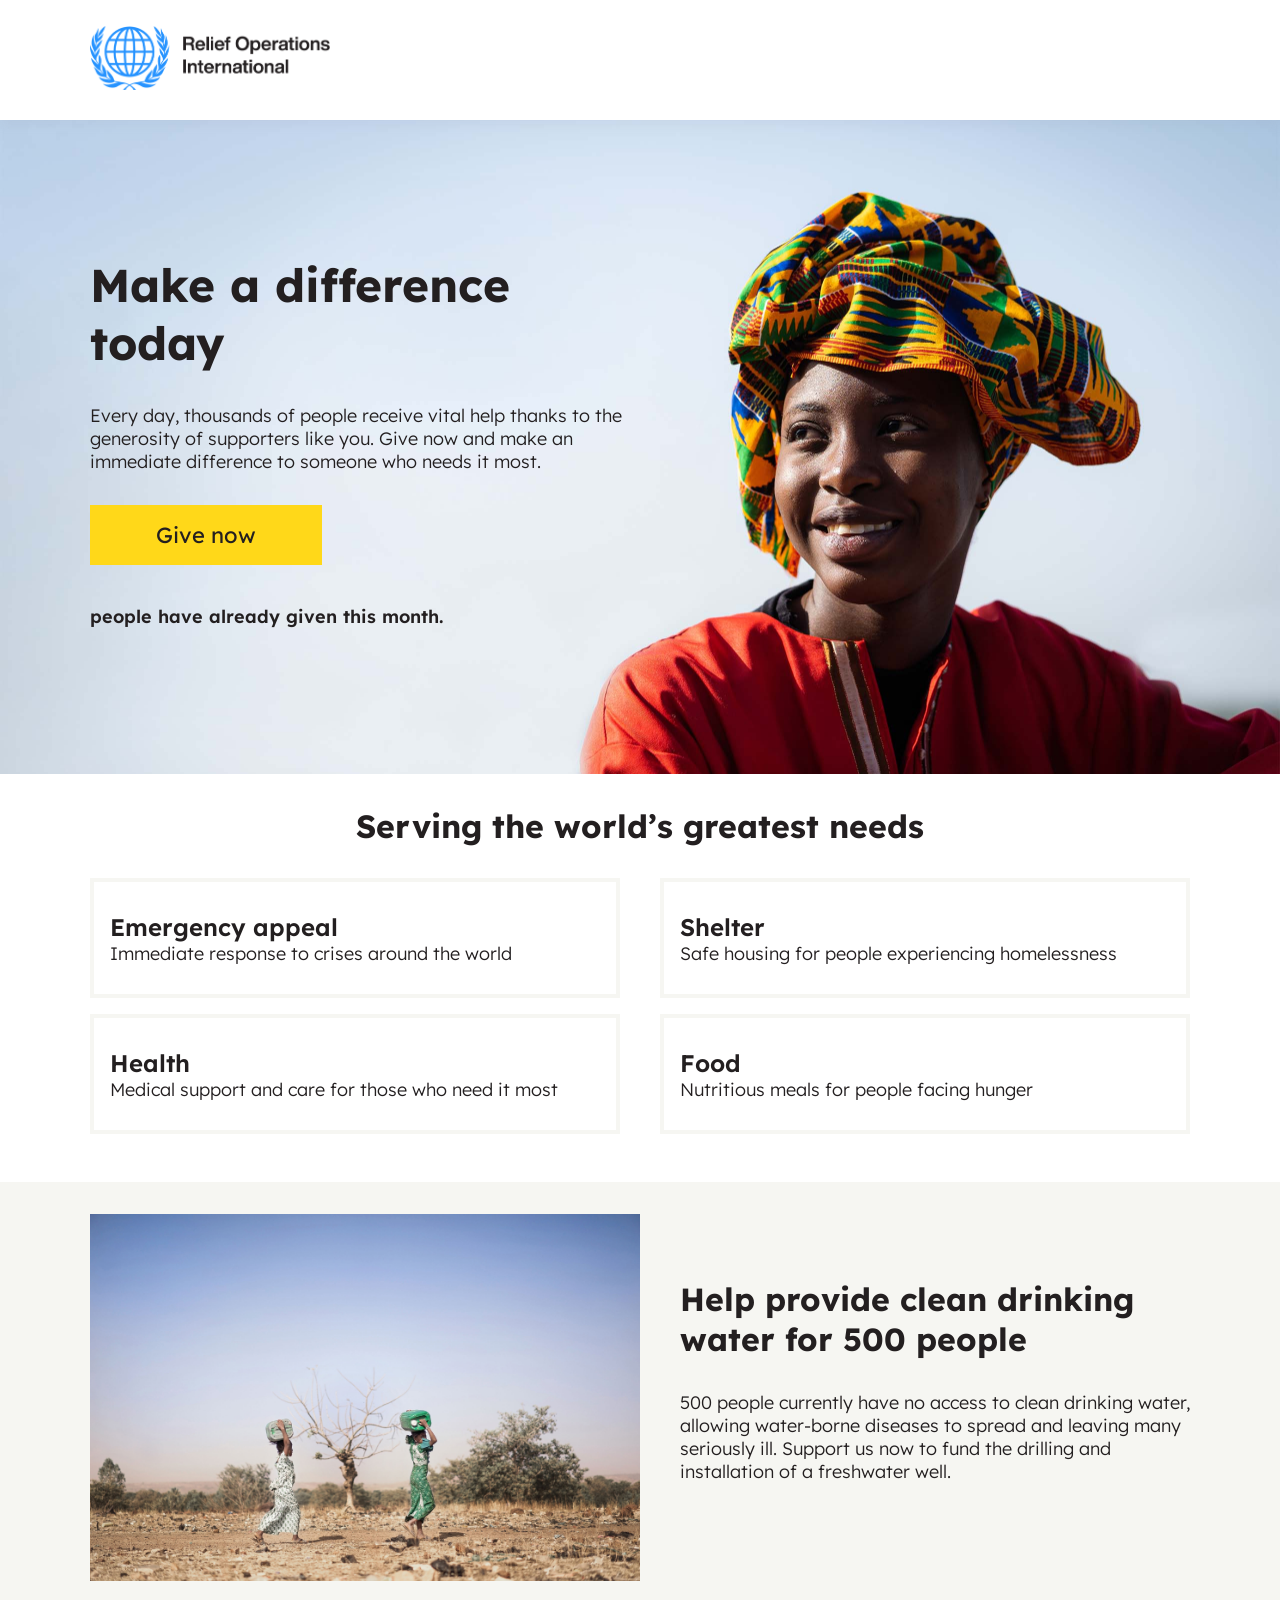
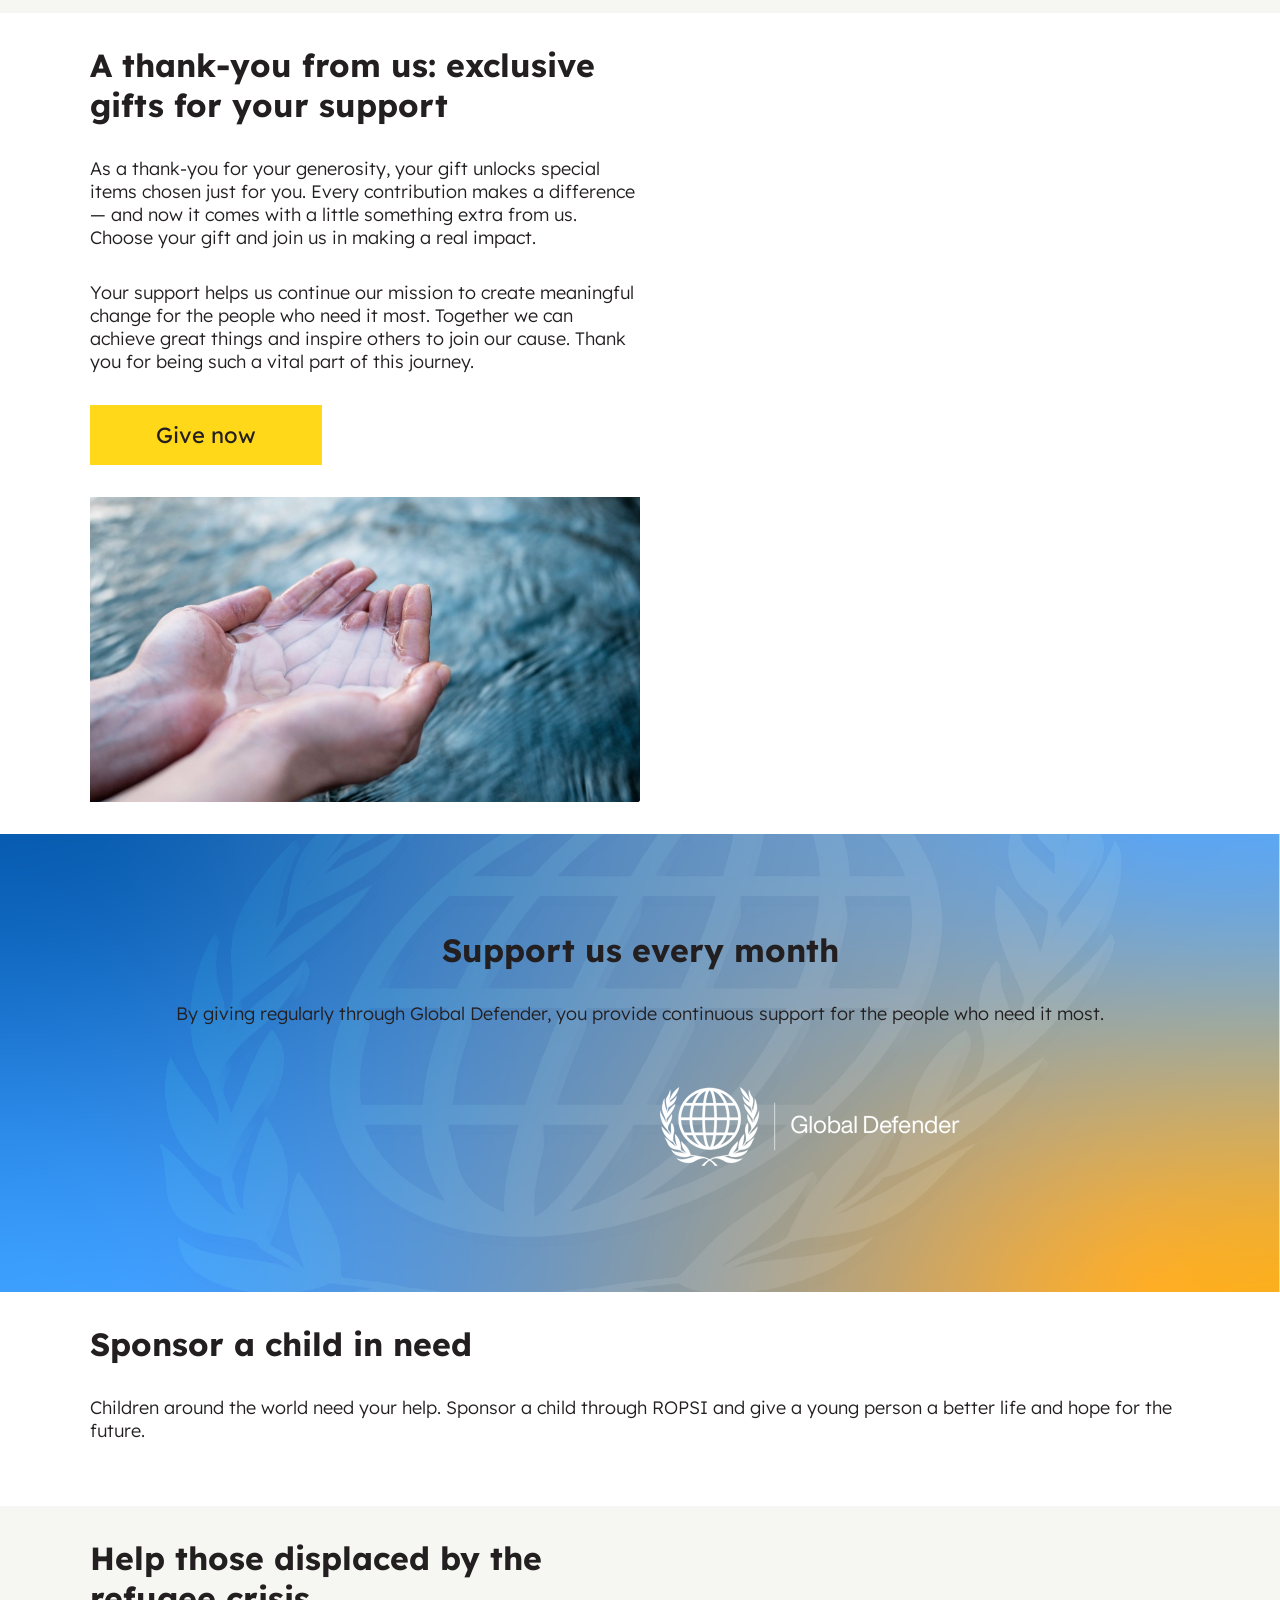
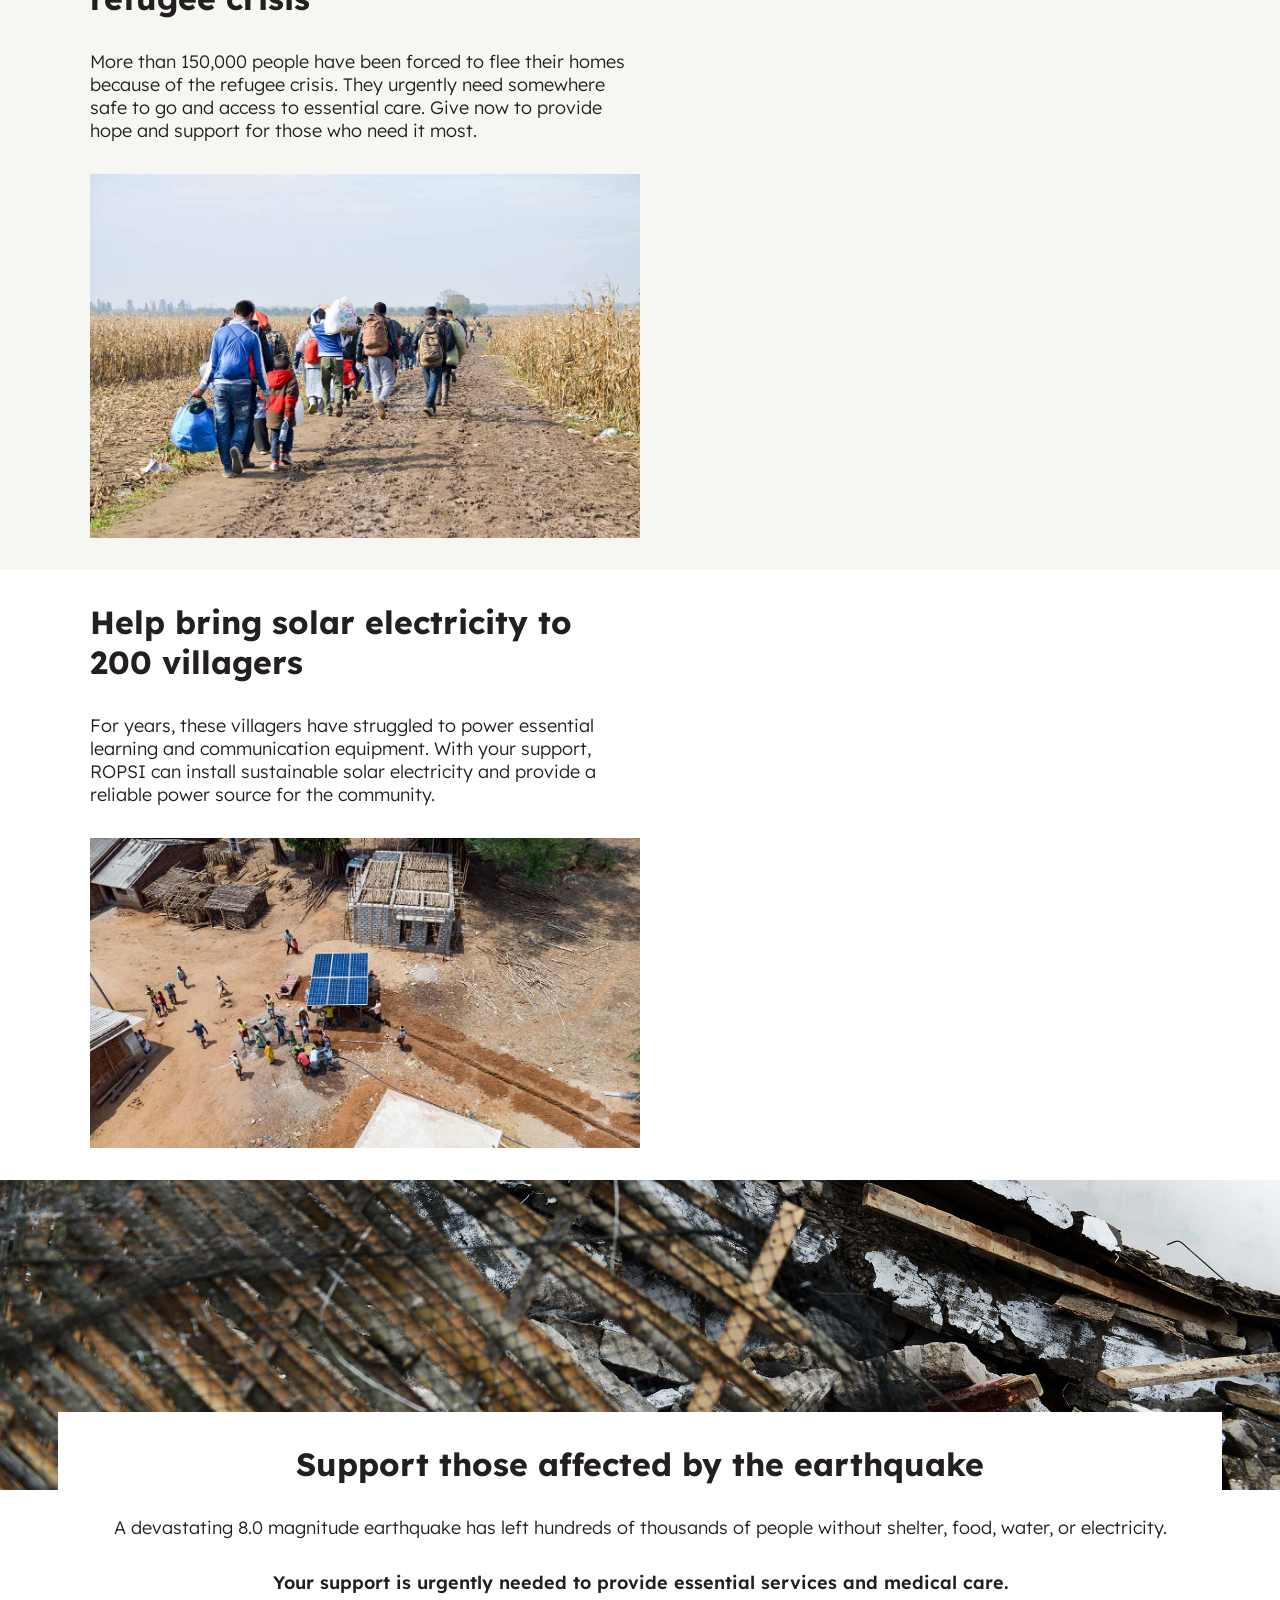
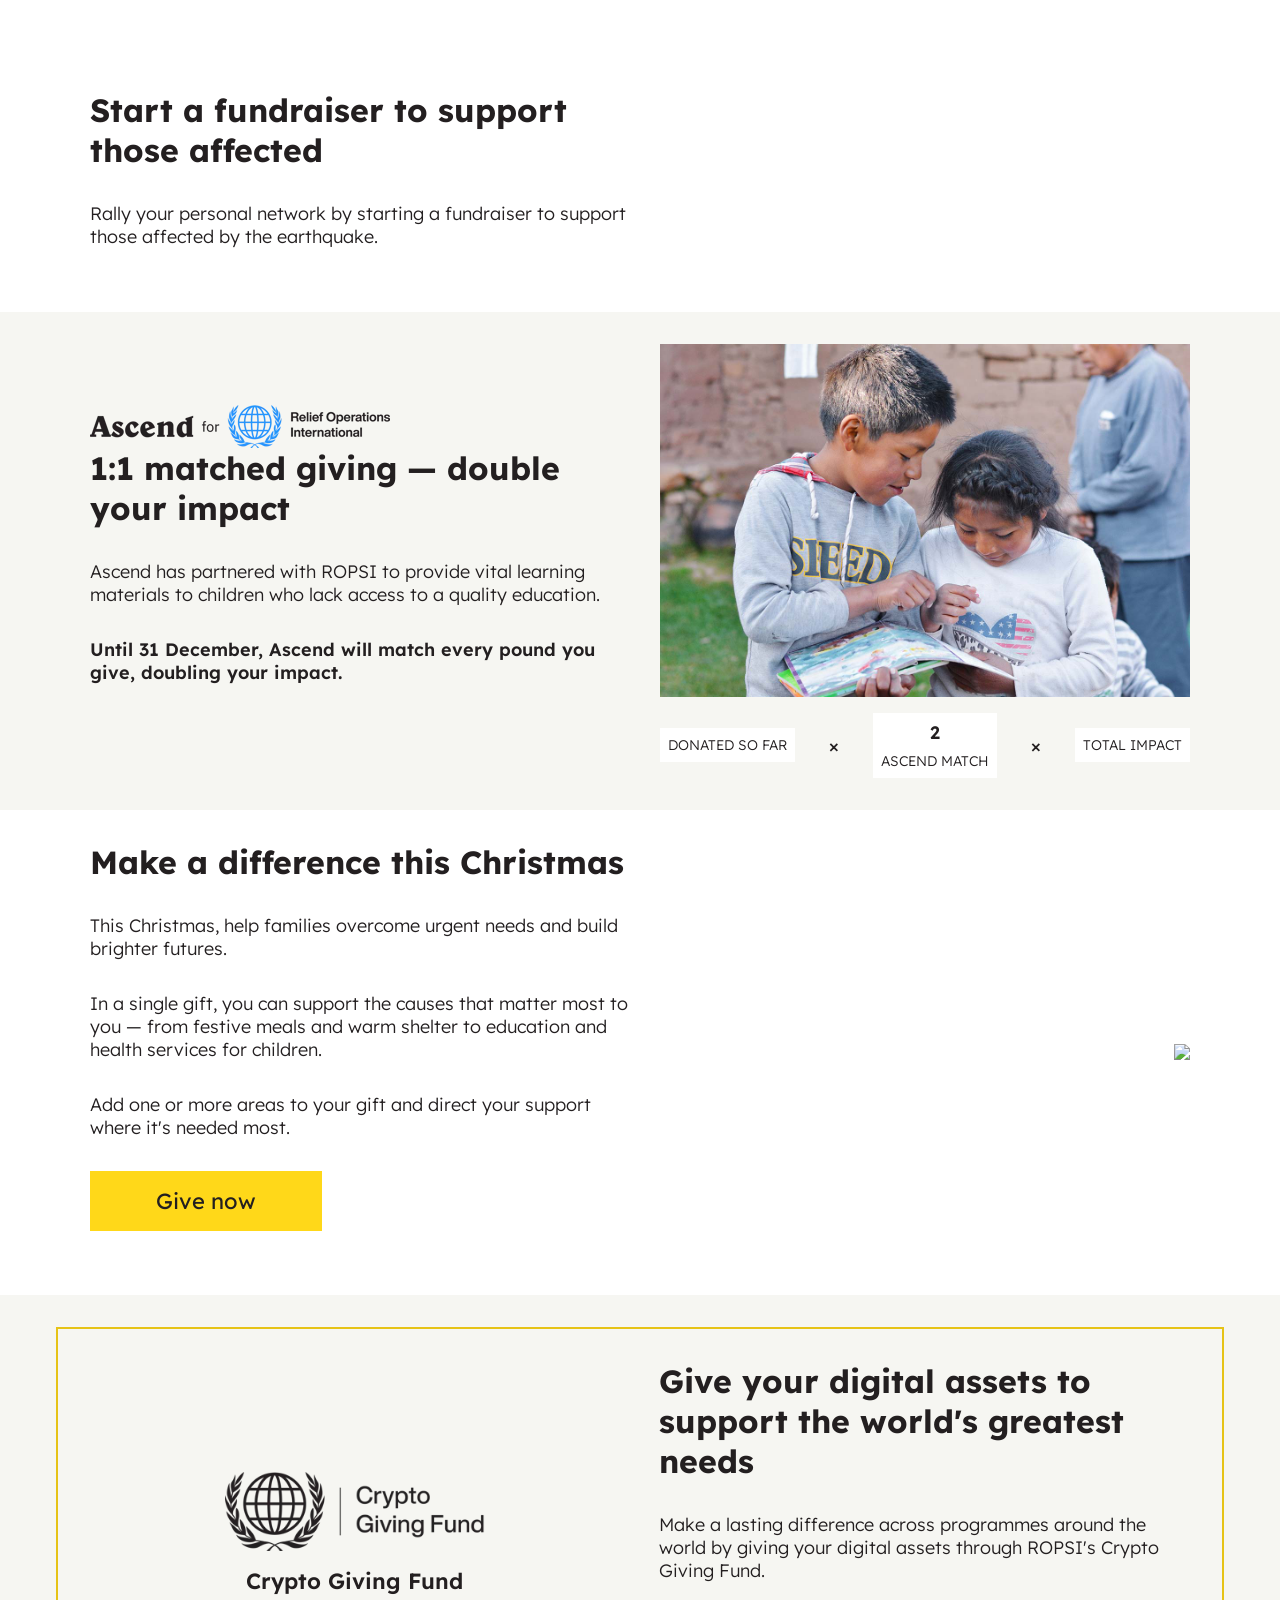
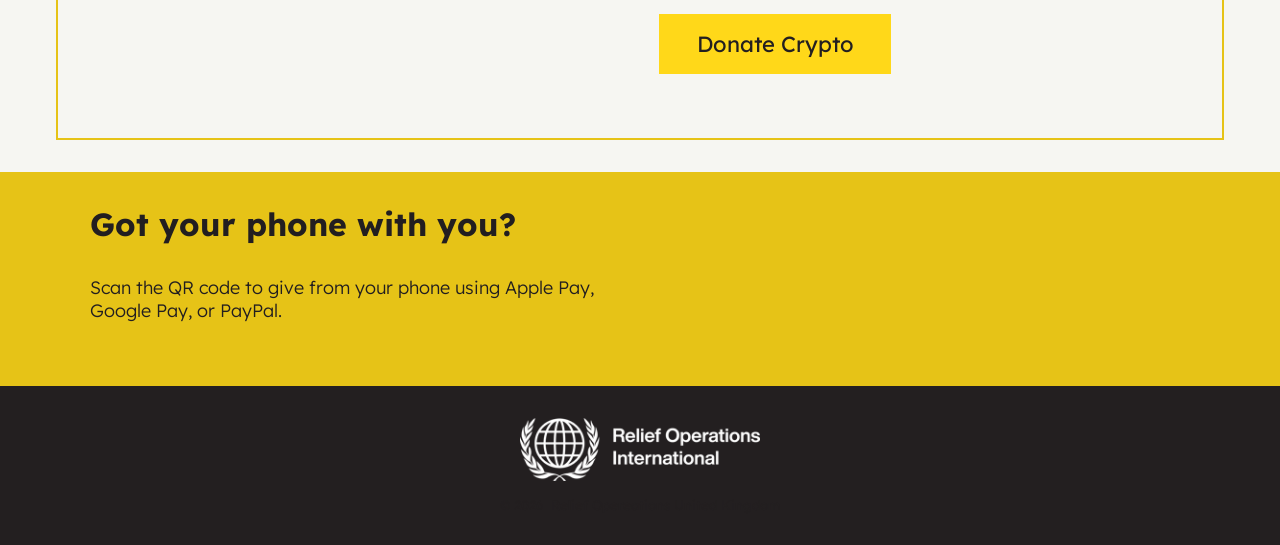
==== index.html @ fe958f26 "Update - changed links to UK" ====
<!DOCTYPE html>
<html lang="en">

<head>
    <meta charset="UTF-8">
    <meta name="viewport" content="width=device-width, initial-scale=1.0">
    <link rel="apple-touch-icon" sizes="180x180" href="assets/img/apple-touch-icon.png">
    <link rel="icon" type="image/png" sizes="32x32" href="assets/img/favicon-32x32.png">
    <link rel="icon" type="image/png" sizes="16x16" href="assets/img/favicon-16x16.png">
    <link rel="manifest" href="site.webmanifest">
    <!-- Fundraise Up: the new standard for online giving -->
    <script>
        (function (w, d, s, n, a) {
            if (!w[n]) {
                var l = 'call,catch,on,once,set,then,track,openCheckout'
                    .split(','), i, o = function (n) {
                        return 'function' == typeof n ? o.l.push([arguments]) && o
                            : function () { return o.l.push([n, arguments]) && o }
                    }, t = d.getElementsByTagName(s)[0],
                    j = d.createElement(s); j.async = !0; j.src = 'https://cdn.fundraiseup.com/widget/' + a + '';
                t.parentNode.insertBefore(j, t); o.s = Date.now(); o.v = 5; o.h = w.location.href; o.l = [];
                for (i = 0; i < 8; i++)o[l[i]] = o(l[i]); w[n] = o
            }
        })(window, document, 'script', 'FundraiseUp', 'ASHPENZB');
        window.fundraiseup_livemode = false;
    </script>
    <link rel="stylesheet" href="assets/css/style.css">
    <!-- End Fundraise Up -->
    <title>Relief Operations UK</title>
</head>

<body>
    <header>
        <div class="container">
            <nav>
                <a href="index.html">
                    <img src="assets/img/logo_ropsi_v2@2x.png" alt="Relief Operations UK">
                </a>
                <a href="#XBXUYYGQ" style="display: none"></a>
            </nav>
        </div>
    </header>
    <main>
        <section id="hero">
            <div class="container">
                <div class="two-columns">
                    <div class="column">
                        <h1>Make a difference today</h1>
                        <p>Every day, thousands of people receive vital help thanks to the generosity of supporters like
                            you. Give now and make an immediate difference to someone who needs it most.</p>
                        <div class="two-columns">
                            <div class="column">
                                <a href="https://ropsi-uk.donorsupport.co/page/Donate-UK?fundraiseupLivemode=no"
                                    class="button" id="hero-donate">Give now</a>
                            </div>
                            <div class="column">
                                <a href="#XHHETBQG" style="display: none"></a>
                            </div>
                        </div>
                        <br>
                        <br>
                        <strong>
                            <a href="#XLWZENLC" style="display: none"></a> people have already given this month.

                        </strong>
                    </div>
                    <div class="column">&nbsp;</div>
                </div>
            </div>
        </section>
        <section id="programs">
            <div class="container">
                <center>
                    <h1>Serving the world’s greatest needs</h1>
                </center>
                <div class="two-columns">
                    <div class="column full">
                        <div class="program-tile">
                            <a href="https://ropsi-uk.donorsupport.co/-/XXRBUQAJ">
                                <strong>Emergency appeal</strong>
                                <p>Immediate response to crises around the world</p>
                            </a>
                        </div>
                        <div class="program-tile">
                            <a href="https://ropsi-uk.donorsupport.co/-/XRPSVTBP">
                                <strong>Health</strong>
                                <p>Medical support and care for those who need it most</p>
                            </a>
                        </div>
                    </div>
                    <div class="column full">
                        <div class="program-tile">
                            <a href="https://ropsi-uk.donorsupport.co/-/XZAPGLJK">
                                <strong>Shelter</strong>
                                <p>Safe housing for people experiencing homelessness</p>
                            </a>
                        </div>
                        <div class="program-tile">
                            <a href="https://ropsi-uk.donorsupport.co/page/FUNUJDUELES?fundraiseupLivemode=no">
                                <strong>Food</strong>
                                <p>Nutritious meals for people facing hunger</p>
                            </a>
                        </div>
                    </div>
                </div>
            </div>
        </section>
        <section id="featured-program" class="gray-section">
            <div class="container">
                <div class="two-columns">
                    <div class="column">
                        <img src="assets/img/AdobeStock_321763942.jpeg" alt="">
                    </div>
                    <div class="column">
                        <h1>Help provide clean drinking water for 500 people</h1>
                        <p>500 people currently have no access to clean drinking water, allowing
                            water-borne diseases to spread and leaving many seriously ill. Support us now
                            to fund the drilling and installation of a freshwater well.</p>
                        <a href="#XWBSPHQD" style="display: none"></a>
                    </div>
                </div>
            </div>
        </section>
        <section id="premiums">
            <div class="container">
                <div class="two-columns">
                    <div class="column">
                        <h1>A thank-you from us: exclusive gifts for your support</h1>
                        <p>As a thank-you for your generosity, your gift unlocks special items chosen
                            just for you. Every contribution makes a difference — and now it comes with a
                            little something extra from us. Choose your gift and join us in making a real
                            impact.</p>
                        <p>Your support helps us continue our mission to create meaningful change for
                            the people who need it most. Together we can achieve great things and inspire
                            others to join our cause. Thank you for being such a vital part of this
                            journey.</p>
                        <a href="https://ropsi-uk.donorsupport.co/page/FUNHZWPEKZX?fundraiseupLivemode=no"
                            class="button">Give now</a>
                        <img src="assets/img/29070FA3-7C76-4D49-9300-60B43E67D48A.jpg" alt="">
                    </div>
                    <div class="column full end">
                        <a href="#XZTVSDKW" style="display: none"></a>
                    </div>
                </div>
            </div>
        </section>
        <section id="recurring" class="gray-section">
            <div class="container">
                <center>
                    <h1>Support us every month</h1>
                    <p>By giving regularly through Global Defender, you provide continuous
                        support for the people who need it most.</p>
                    <div class="two-columns">
                        <div class="column full end">
                            <a href="#XSEZQXHM" style="display: none"></a>
                        </div>
                        <div class="column full">
                            <img src="assets/img/logo_ropsi_global-defender@2x.webp" alt="">
                        </div>
                    </div>
                </center>
            </div>
            </div>
        </section>
        <section id="child-sponsorship">
            <div class="container">
                <h1>Sponsor a child in need</h1>
                <p>Children around the world need your help. Sponsor a child through ROPSI
                    and give a young person a better life and hope for the future.</p>
                <div class="list">
                    <div class="sponsor-item">
                        <a href="#XAULAFEZ" style="display: none"></a>
                    </div>
                    <div class="sponsor-item">
                        <a href="#XTBNJGBE" style="display: none"></a>
                    </div>
                    <div class="sponsor-item">
                        <a href="#XLRUDMSW" style="display: none"></a>
                    </div>
                </div>
            </div>
        </section>
        <section id="displaced" class="gray-section">
            <div class="container">
                <div class="two-columns">
                    <div class="column">
                        <h1>Help those displaced by the refugee crisis</h1>
                        <p>More than 150,000 people have been forced to flee their homes because of
                            the refugee crisis. They urgently need somewhere safe to go and access to
                            essential care. Give now to provide hope and support for those who need it
                            most.</p>
                        <img src="assets/img/AdobeStock_355273103.jpg" alt="">
                        <a href="#XRRHACKV" style="display: none"></a>
                    </div>
                    <div class="column full end">
                        <a href="#XKPYPJUG" style="display: none"></a>
                    </div>
                </div>

            </div>
        </section>
        <section id="illuminate">
            <div class="container">
                <div class="two-columns">
                    <div class="column">
                        <h1>Help bring solar electricity to 200 villagers</h1>

                        <p>For years, these villagers have struggled to power essential learning and
                            communication equipment. With your support, ROPSI can install sustainable
                            solar electricity and provide a reliable power source for the community.</p>
                        <img src="assets/img/AdobeStock_338657993.jpg" alt="">
                    </div>
                    <div class="column end">
                        <a href="#XMPEQCRZ" style="display: none"></a>
                    </div>
                </div>
            </div>
        </section>
        <section id="earthquake" class="gray-section">
            <div class="container">
                <center>
                    <h1>Support those affected by the earthquake</h1>
                    <p>A devastating 8.0 magnitude earthquake has left hundreds of thousands of
                        people without shelter, food, water, or electricity. </p>
                    <p><strong>Your support is urgently
                            needed to provide essential services and medical care.</strong>
                    </p>
                    <a href="#XLSKKCCR" style="display: none"></a>
                </center>
            </div>
        </section>
        <section id="fundraiser">
            <div class="container">
                <div class="two-columns">
                    <div class="column">
                        <h1>Start a fundraiser to support those affected</h1>
                        <p>
                            Rally your personal network by starting a fundraiser to support those
                            affected by the earthquake.
                        </p>
                        <a href="#XCHJQWPL" style="display: none"></a>
                    </div>
                    <div class="column">
                        <a href="#XHEAFMRX" style="display: none"></a>
                    </div>
                </div>
            </div>
        </section>
        <section id="match" class="gray-section">
            <div class="container">
                <div class="two-columns">
                    <div class="column full">
                        <img src="assets/img/logo_lockup_ropsi-ascend_v2@2x.webp" alt="">
                        <h1>1:1 matched giving &mdash; double your impact</h1>
                        <p>Ascend has partnered with ROPSI to provide vital learning materials to
                            children who lack access to a quality education. </p>
                        <p>
                            <strong>
                                Until 31 December, Ascend
                                will match every pound you give, doubling your impact.
                            </strong>
                        </p>
                        <a href="#XGTFJAZA" style="display: none"></a>
                    </div>
                    <div class="column full">
                        <img src="assets/img/AdobeStock_296883343.jpg" alt="">
                        <div class="matching-stats">
                            <div class="stat"><a href="#XALPWZZW" style="display: none"></a><small>DONATED SO FAR</small></div> &times; <div
                                class="stat"><span>2</span><small>ASCEND MATCH</small> </div> &times; <div class="stat"><a href="#XMGNRDQY"
                                    style="display: none"></a> <small>TOTAL IMPACT</small> </div>
                        </div>
                    </div>
                </div>
            </div>
        </section>
        <section id="multi-designation">
            <div class="container">
                <div class="two-columns">
                    <div class="column">
                        <h1>Make a difference this Christmas</h1>
                        <p>This Christmas, help families overcome urgent needs and build brighter
                            futures.</p>
                        <p>In a single gift, you can support the causes that matter most to you
                            — from festive meals and warm shelter to education and health services for
                            children.</p>
                        <p>Add one or more areas to your gift and direct your support where
                            it's needed most.</p>
                        <a href="https://ropsi-uk.donorsupport.co/page/FUNRVYWACGF?fundraiseupLivemode=no"
                            class="button">Give now</a>
                    </div>
                    <div class="column">
                        <img src="assets/img/giving-season.png">
                    </div>
                </div>
            </div>
        </section>
        <section id="crypto" class="gray-section">
            <div class="container">
                <div class="two-columns">
                    <div class="column crypto">
                        <img src="assets/img/logo_ropsi_crypto-giving-fund_dark_1@4x.webp" alt="">
                        <strong>Crypto Giving Fund</strong>
                    </div>
                    <div class="column">
                        <h1>Give your digital assets to support the world's greatest needs</h1>
                        <p>Make a lasting difference across programmes around the world by giving
                            your digital assets through ROPSI's Crypto Giving Fund.</p>
                        <a href="https://donate.ropsi.org/page/CRYPTO-UK?fundraiseupLivemode=no" class="button">Donate
                            Crypto</a>
                    </div>
                </div>
            </div>
        </section>
        <section id="qr">
            <div class="container">
                <div class="two-columns">
                    <div class="column">
                        <h1>Got your phone with you?</h1>
                        <p>Scan the QR code to give from your phone using Apple Pay, Google Pay, or
                            PayPal.</p>
                    </div>
                    <div class="column">
                        <a href="#XUMSXPPW" style="display: none"></a>
                    </div>
                </div>
            </div>
        </section>
    </main>
    <footer>
        <img src="assets/img/logo_ropsi_white_1@2x.webp" alt="Relief Operations United Kingdom">
        <small>&copy; <span id="year"></span>&nbsp; Relief Opereations United Kingdom</small>
    </footer>
    <script src="assets/js/script.js"></script>
</body>

</html>
---- assets/css/style.css ----
@import url('https://fonts.googleapis.com/css2?family=Lexend:wght@100..900&display=swap');

:root {
    --uk-yellow: #ffd819;
    --uk-dark-yellow: #e6c317;
    --ramadan-gold: #D3AF37;
}

* {
    font-family: "Lexend", sans-serif;
    color: #231f20;
}

img {
    max-width: 100%;
}

body {
    margin: 0;
    min-height: 100vh;
}

header {
    box-shadow: rgba(154, 161, 177, 0.1) 0px 5px 10px;
    width: 100%;
    background-color: #fff;
    position: fixed;
}

nav {
    display: flex;
    height: 120px;
    justify-content: space-between;
    align-items: center;
}

nav img {
    max-width: 240px;
}

main {
    padding-top: 110px;
}

h1 {
    font-size: 32px;
    margin: 0;
    margin-bottom: 2rem;
}

p {
    font-size: 18px;
    font-weight: 300;
    margin: 0;
    margin-bottom: 2rem;
}

strong {
    font-size: 18px;
    font-weight: 600;
}

.container {
    max-width: 1100px;
    margin: 0 auto;
}

section {
    padding: 2rem;
}

.gray-section {
    background: linear-gradient(rgba(246, 246, 242, 1), rgba(246, 246, 242, 1));
}

.button {
    background-color: var(--uk-yellow);
    color: #231f20;
    min-width: 200px;
    text-align: center;
    text-decoration: none;
    padding: 1rem;
    margin-bottom: 2rem;
    font-size: 22px;
}

.button:hover {
    background-color: var(--uk-dark-yellow);
}

.two-columns {
    display: flex;
    flex-direction: row;
    justify-content: space-between;
    gap: 2.5rem;
}

.column {
    display: flex;
    flex-direction: column;
    justify-content: center;
    align-items: start;
    max-width: 50%;
}

.column.full {
    width: 100%;
}

.column.end {
    align-items: end;
}

#hero {
    background: url(../img/AdobeStock_499103072v2.jpg);
    background-repeat: no-repeat;
    background-size: cover;
    min-height: 600px;
    background-position-y: center;
    background-position-x: right;
    display: flex;
    flex-direction: column;
    justify-content: center;
    align-items: start;
}

#hero h1 {
    font-size: 46px;
}

#hero-donate {
    margin-bottom: 0;
}

/* Programs */
.program-tile {
    border: 4px solid #f6f6f2;
    width: 100%;
    display: flex;
    flex-direction: column;
    justify-content: center;
    align-items: start;
    margin-bottom: 1rem;
    min-height: 120px;
    padding: 1rem;
    box-sizing: border-box;
}

.program-tile:hover {
    border-color: var(--uk-yellow);
}

.program-tile a {
    text-decoration: none;
}

.program-tile a strong {
    font-size: 24px;
}

.program-tile a p {
    margin: 0;
}

#recurring {
    background: url(../img/ropsi_donor-portal_light_1@2x.png);
    background-repeat: no-repeat;
    background-size: cover;
    background-position: center;
}

#recurring .container {
    padding: 4rem 0;
}

#recurring img {
    margin: 30px 0;
}

/* Sponsor a child */
.list {
    display: flex;
    flex-direction: row;
    justify-content: space-between;
    align-items: start;
}

/* Earthquake */
#earthquake {
    background-image: url(../img/AdobeStock_74107816.jpg) !important;
    background-size: cover;
    background-repeat: no-repeat;
    background-position-x: center;
    background-position-y: 100%;
}

#earthquake .container {
    background-color: #fff;
    padding: 2rem;
    position: relative;
    top: 200px;
}

/* Fundraiser */
#fundraiser {
    padding-top: 200px;
}

/*  Matching  */
.matching-stats {
    margin-top: 1rem;
    width: 100%;
    display: flex;
    flex-direction: row;
    flex-wrap: nowrap;
    justify-content: space-between;
    align-items: center;
    font-size: 20px;
}

.stat {
    background-color: #ffffff;
    display: flex;    
    flex-direction: column;
    justify-content: center;
    align-items: center;
    padding: 0.5rem;
    text-align: center;    
    font-weight: 600;
    font-size: 18px;
    gap: 0.5rem;
}

.matching-stats small {
    font-weight: 300;
    font-size: 14px;
}

/* Crypto */
#crypto .container {
    padding: 2rem;
    border: 2px solid var(--uk-dark-yellow);
}


.crypto {
    display: flex;
    flex-direction: column;
    justify-content: center;
    align-items: center;
    width: 100%;
}

.crypto img {
    max-width: 260px;
    margin: 0 auto;
    margin-bottom: 1rem;
}

.crypto strong {
    font-size: 22px;
}

#qr {
    background-color: var(--uk-dark-yellow);
}

#qr h1,
#qr p {
    color: #221e20;
}

footer {
    padding: 2rem;    
    display: flex;
    flex-direction: column;
    justify-content: center;
    align-items: center;  
    background-image: linear-gradient(rgba(35, 31, 32, 1), rgba(35, 31, 32, 1)) !important;
    background-position: left top !important;
    background-size: auto !important;
    background-repeat: no-repeat !important;

}

footer img {
    max-width: 240px;
    margin-bottom: 1rem;
}

@media(max-width:767px) {
    section {
        padding: 2rem 1rem;
    }

    .two-columns {
        flex-direction: column;
    }

    .list {
        flex-direction: column;
    }

    .column {
        width: 100%;
        max-width: 100%;
    }
}
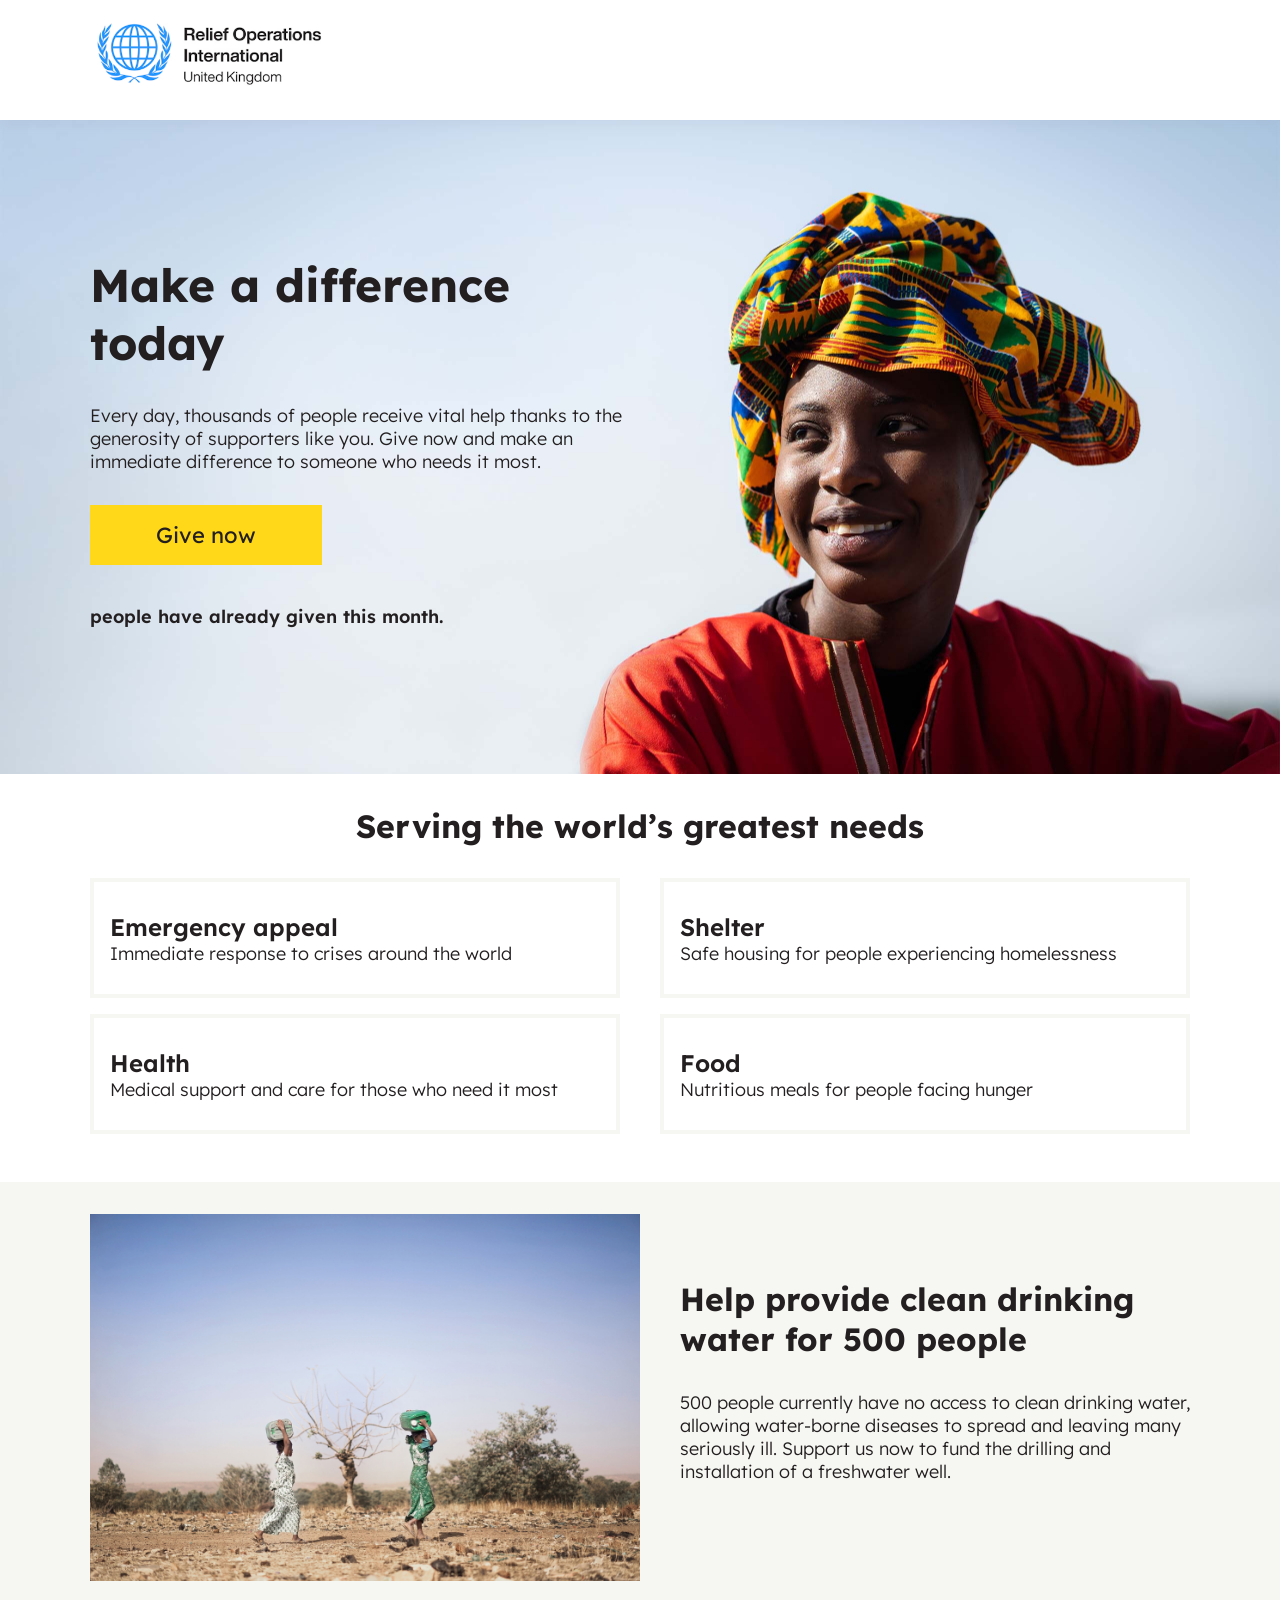
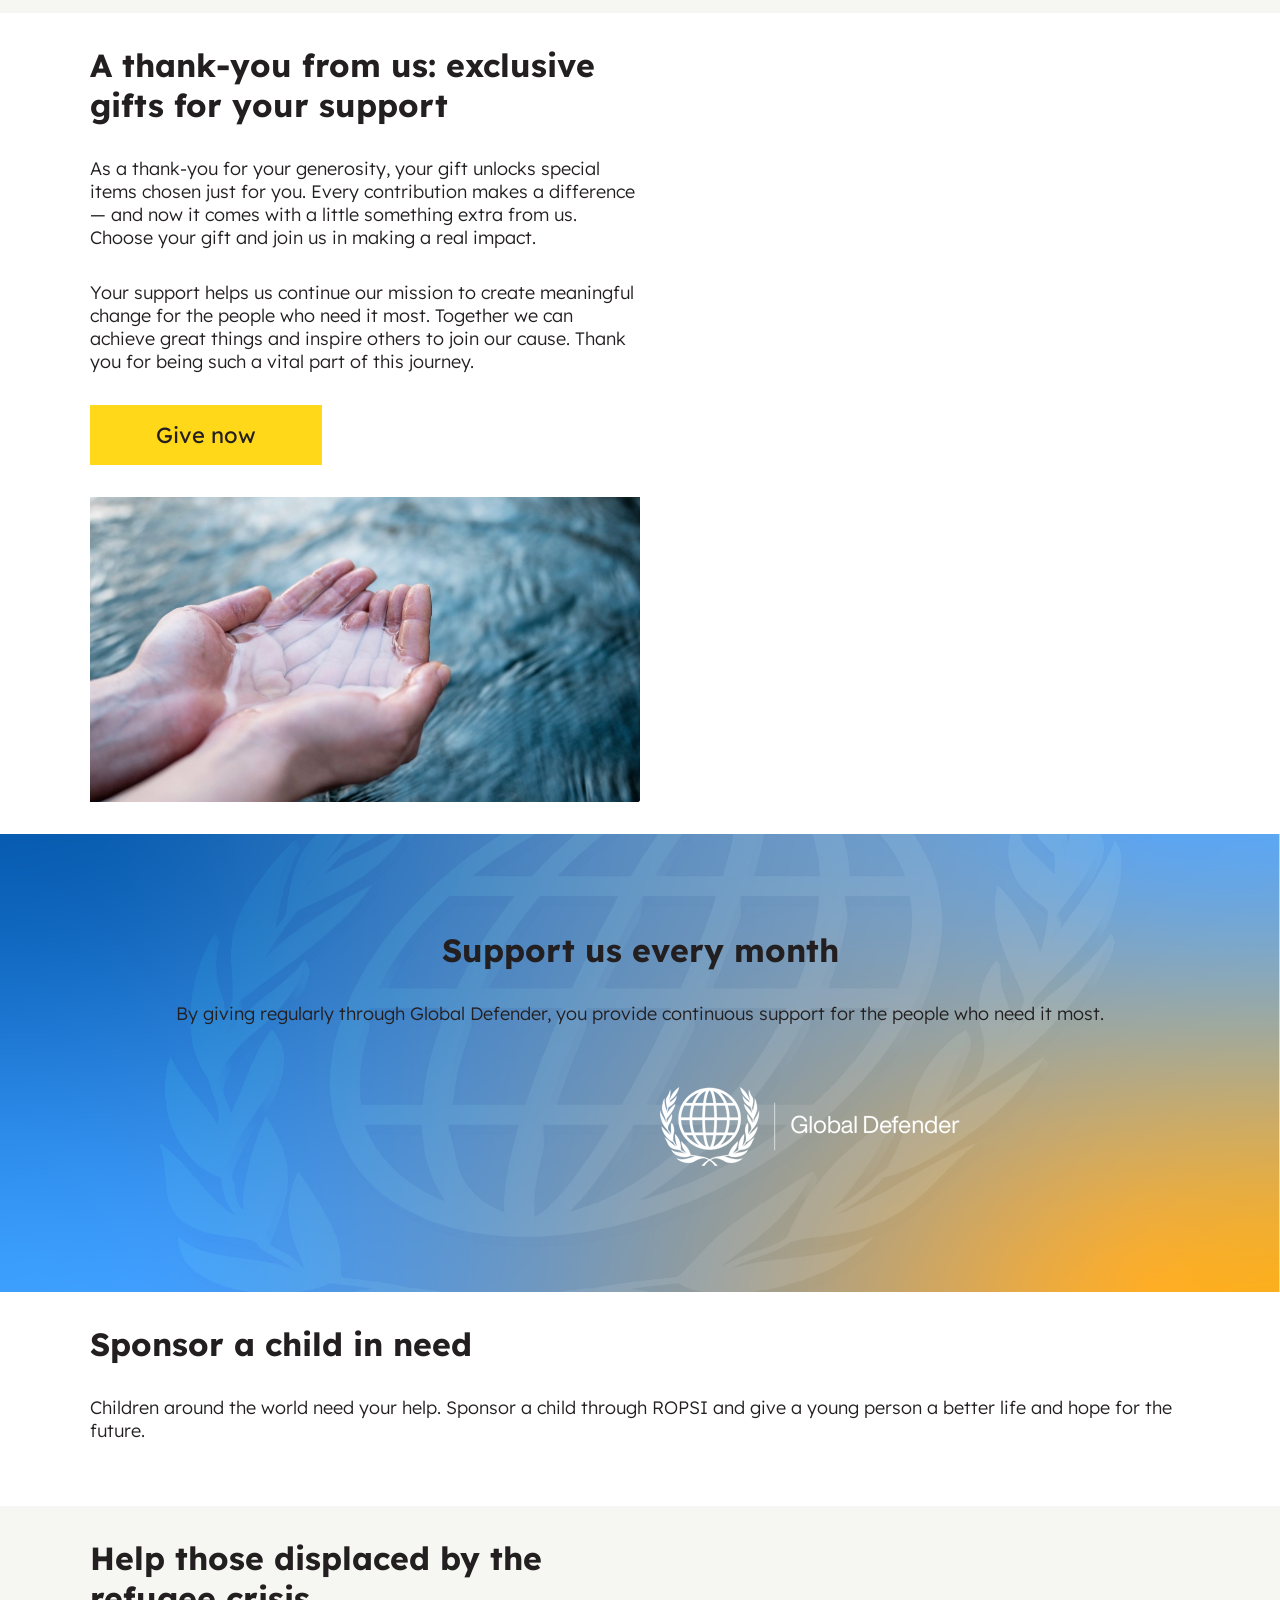
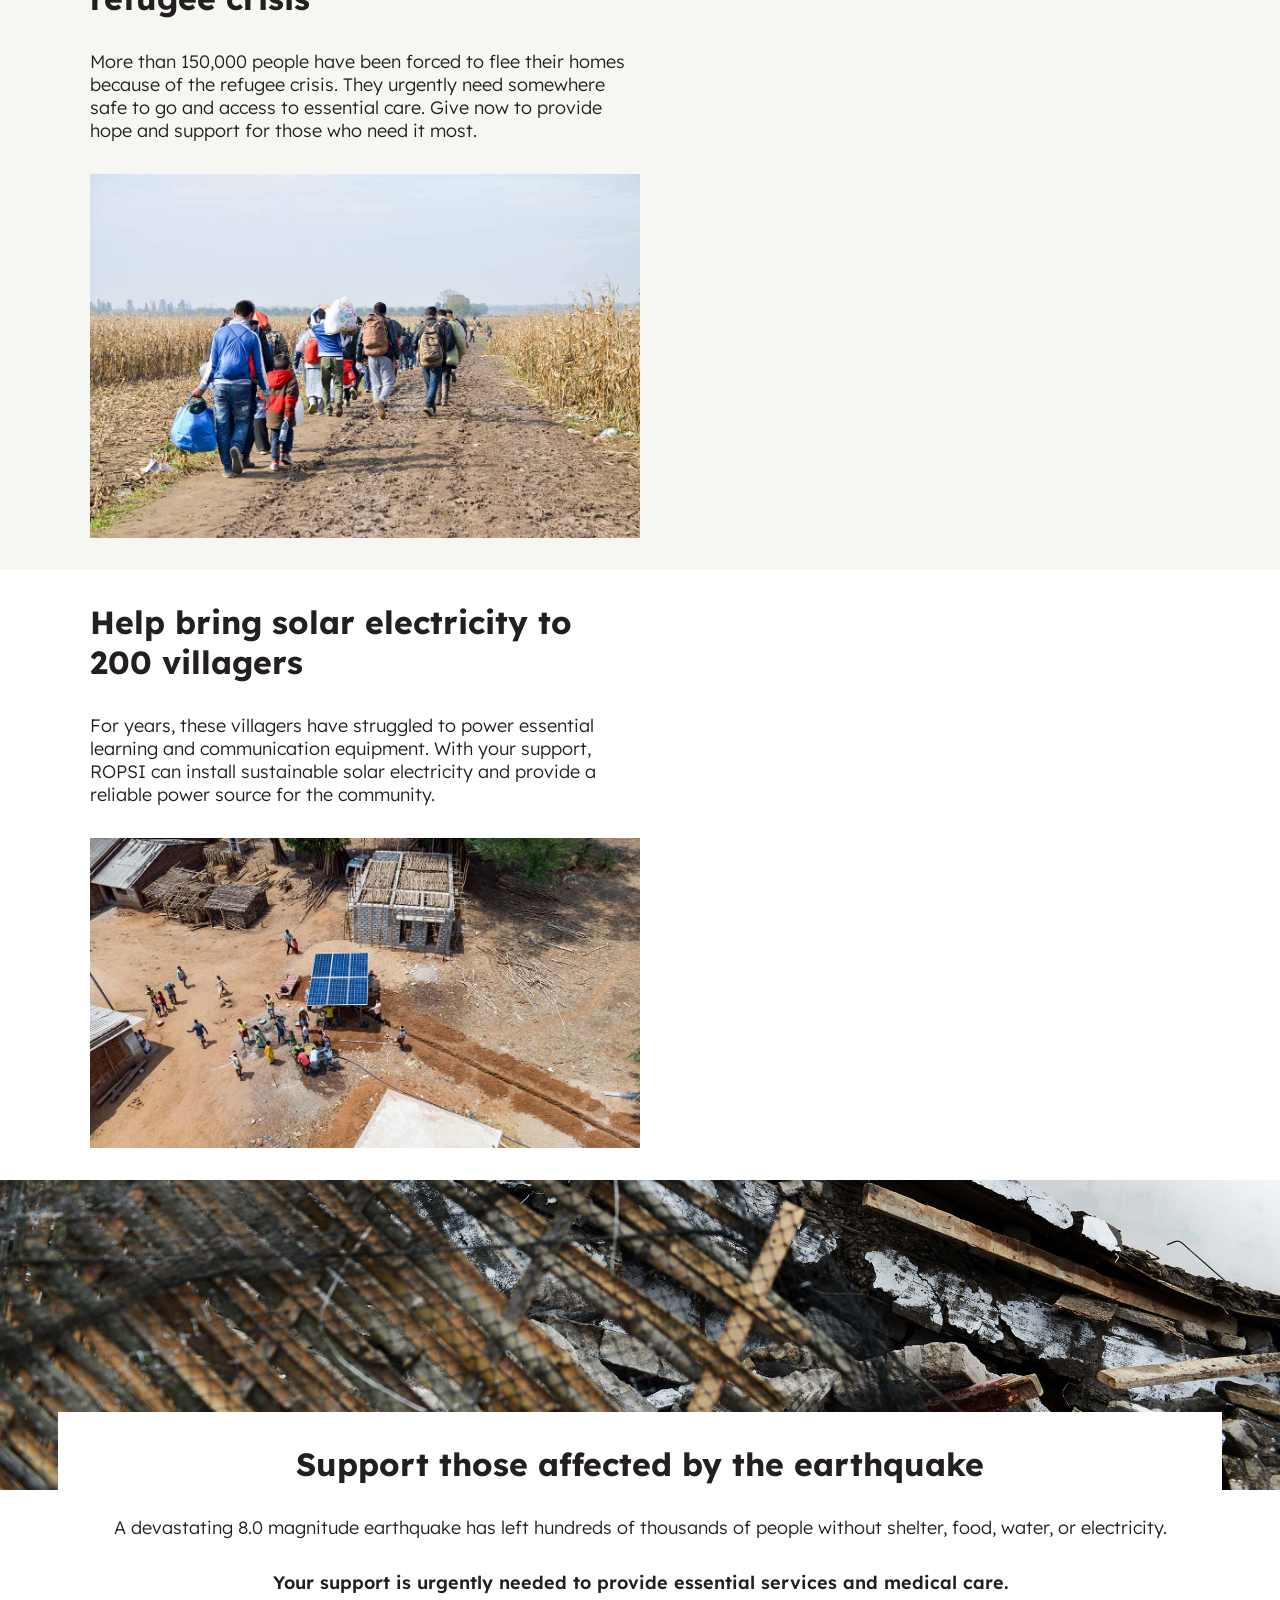
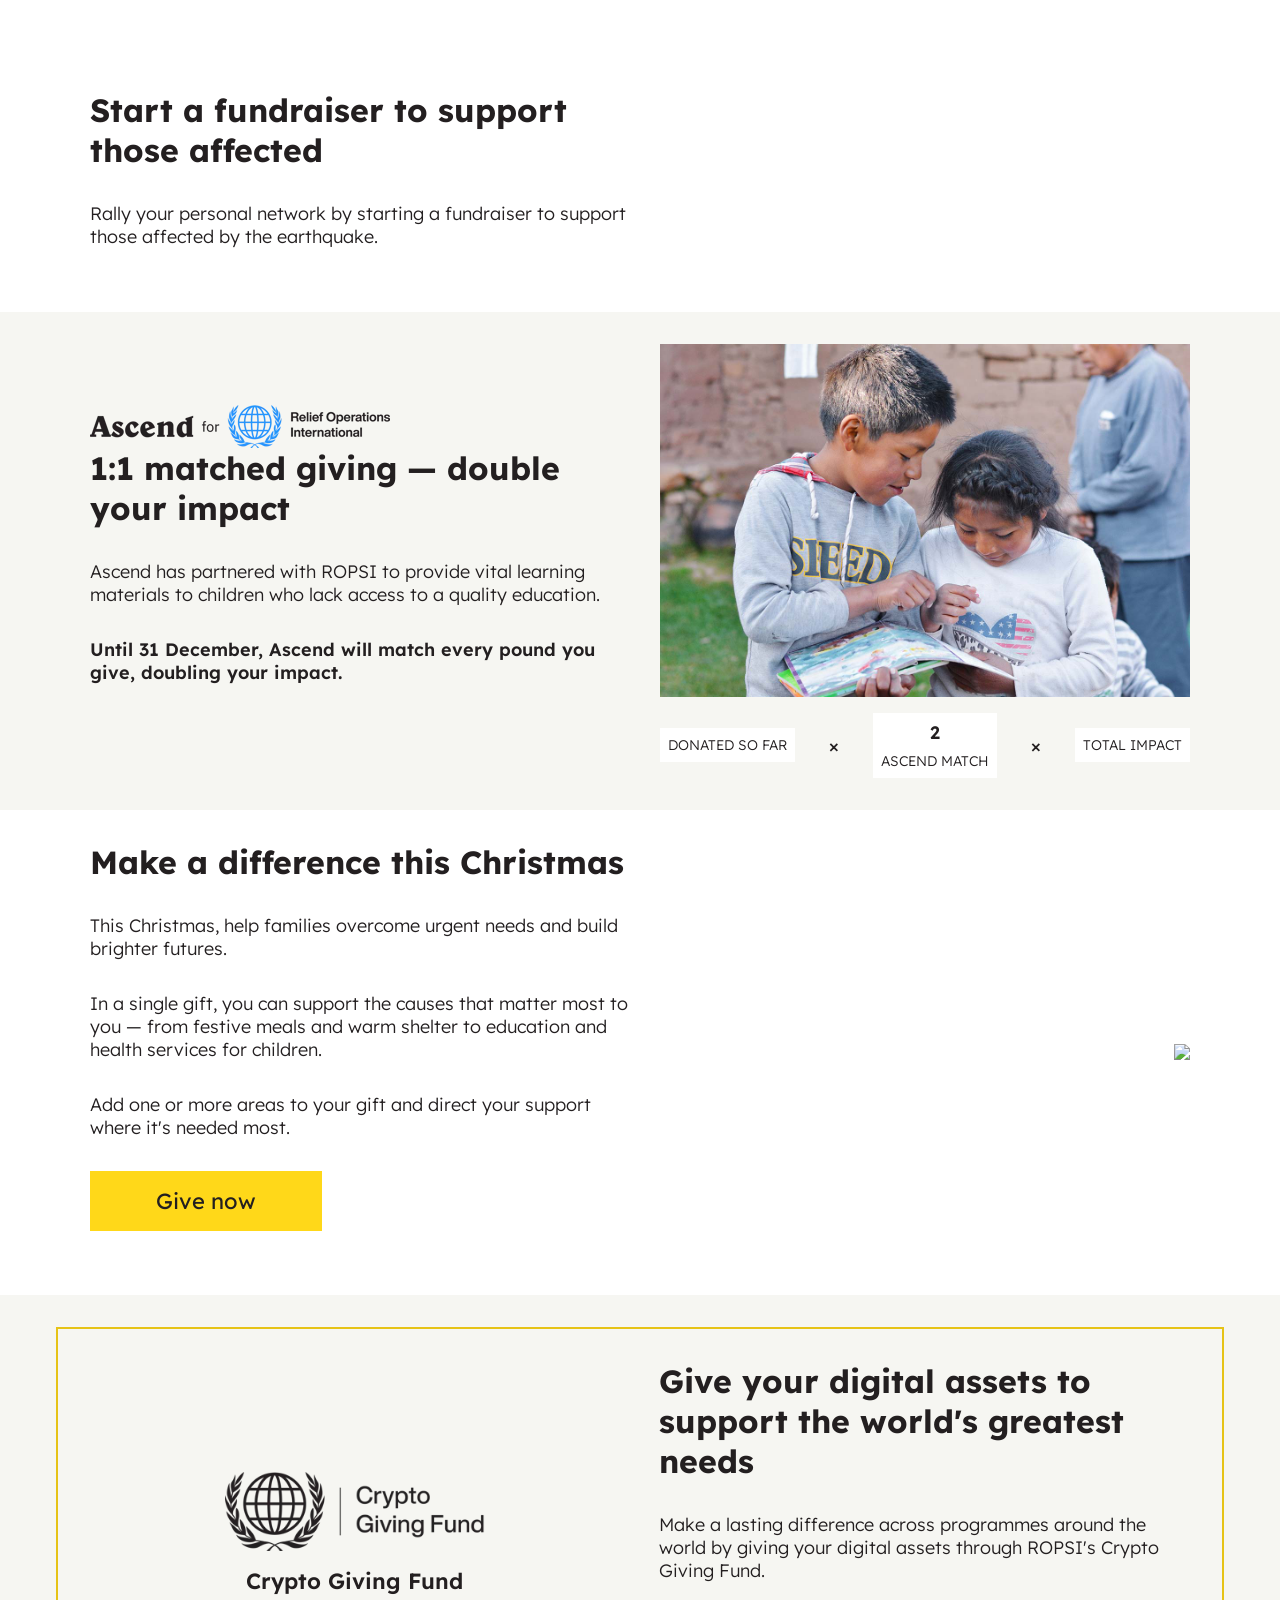
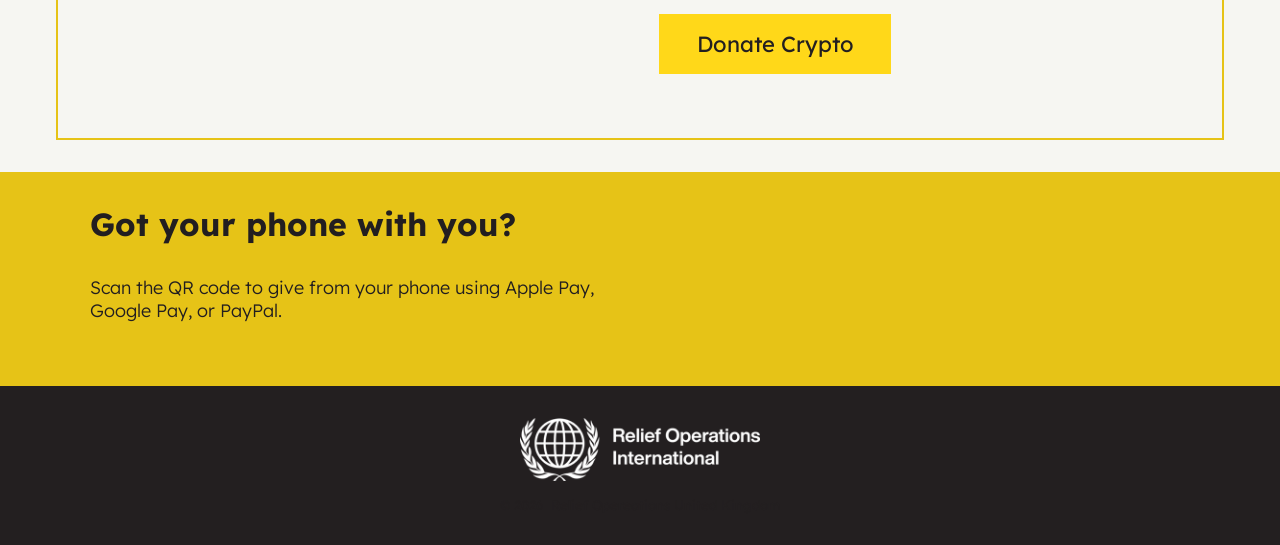
==== commit 6f81e209: "updated logo" ====
--- a/index.html
+++ b/index.html
@@ -34,7 +34,7 @@
         <div class="container">
             <nav>
                 <a href="index.html">
-                    <img src="assets/img/logo_ropsi_v2@2x.png" alt="Relief Operations UK">
+                    <img src="assets/img/logo_ropsiUK.png" alt="Relief Operations UK">
                 </a>
                 <a href="#XBXUYYGQ" style="display: none"></a>
             </nav>
@@ -50,7 +50,7 @@
                             you. Give now and make an immediate difference to someone who needs it most.</p>
                         <div class="two-columns">
                             <div class="column">
-                                <a href="https://ropsi-uk.donorsupport.co/page/Donate-UK?fundraiseupLivemode=no"
+                                <a href="https://ropsi-uk.donorsupport.co/-/XGFBLYLC"
                                     class="button" id="hero-donate">Give now</a>
                             </div>
                             <div class="column">
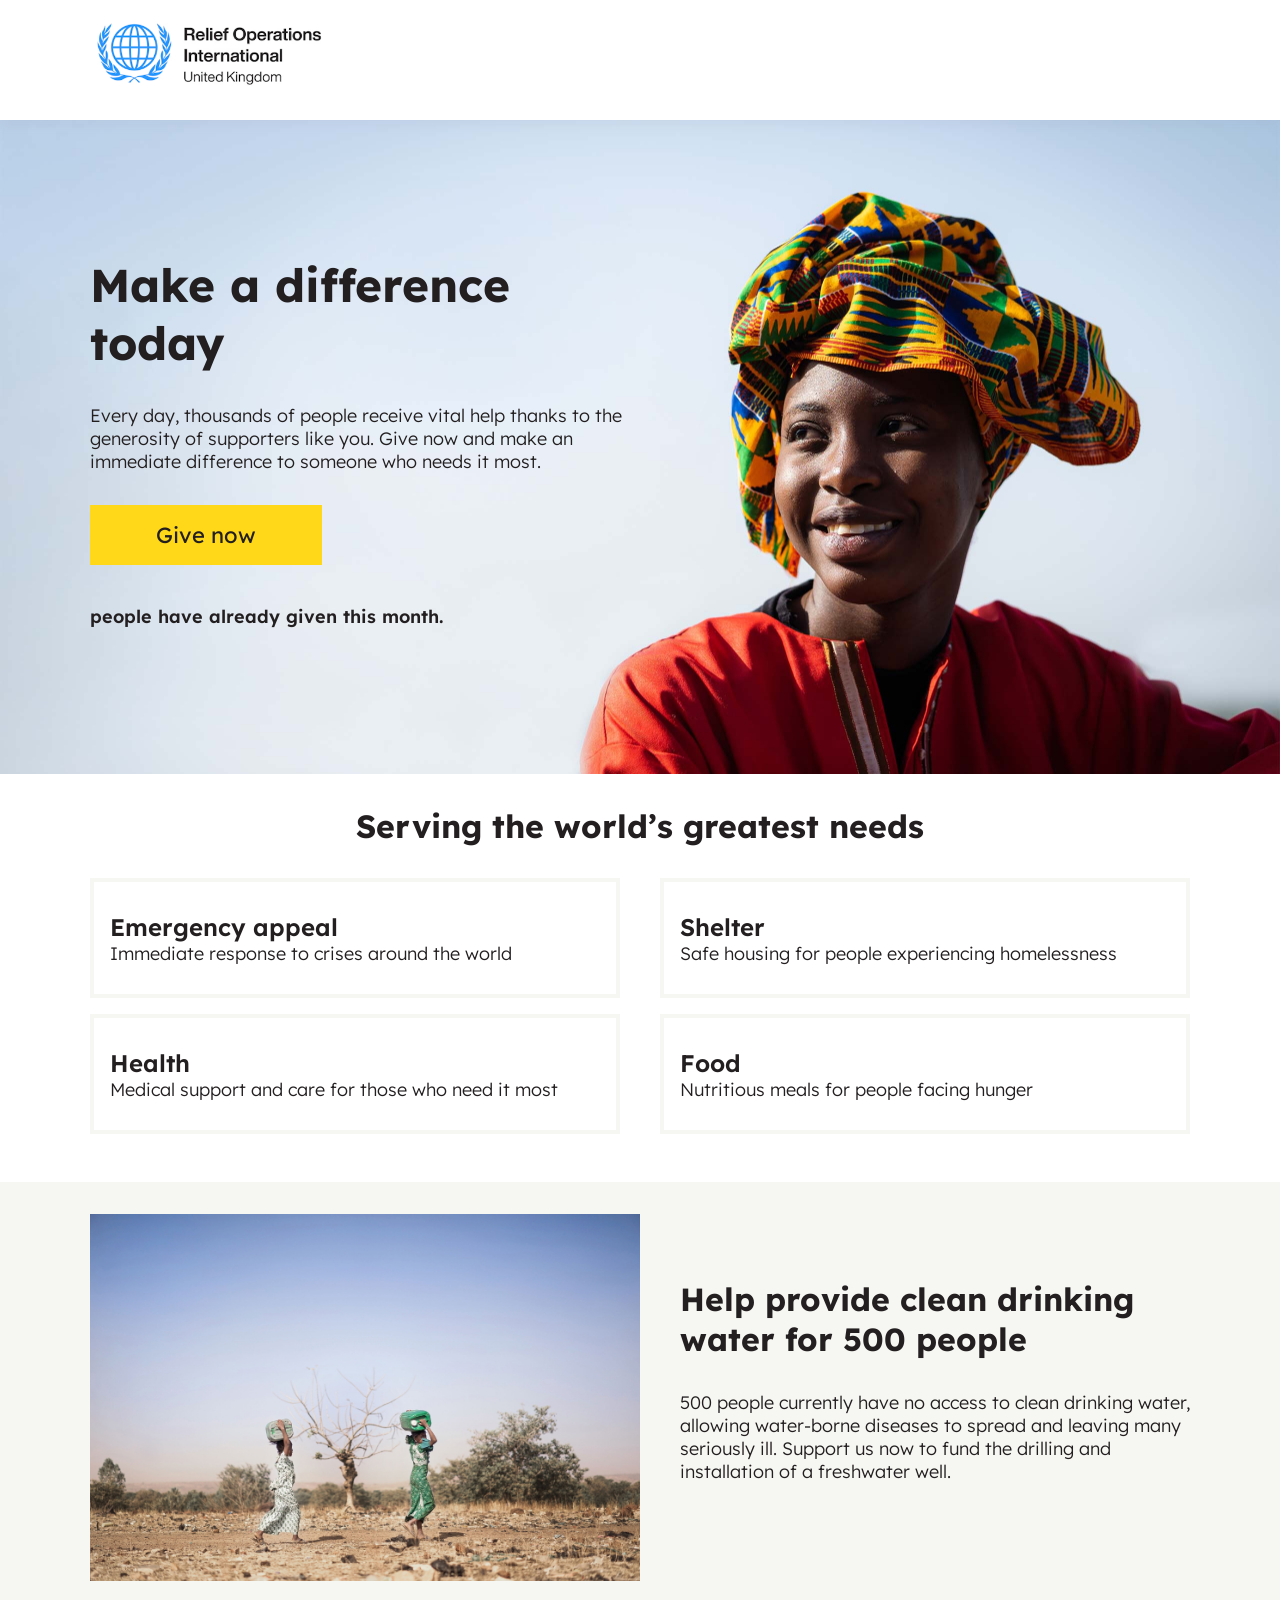
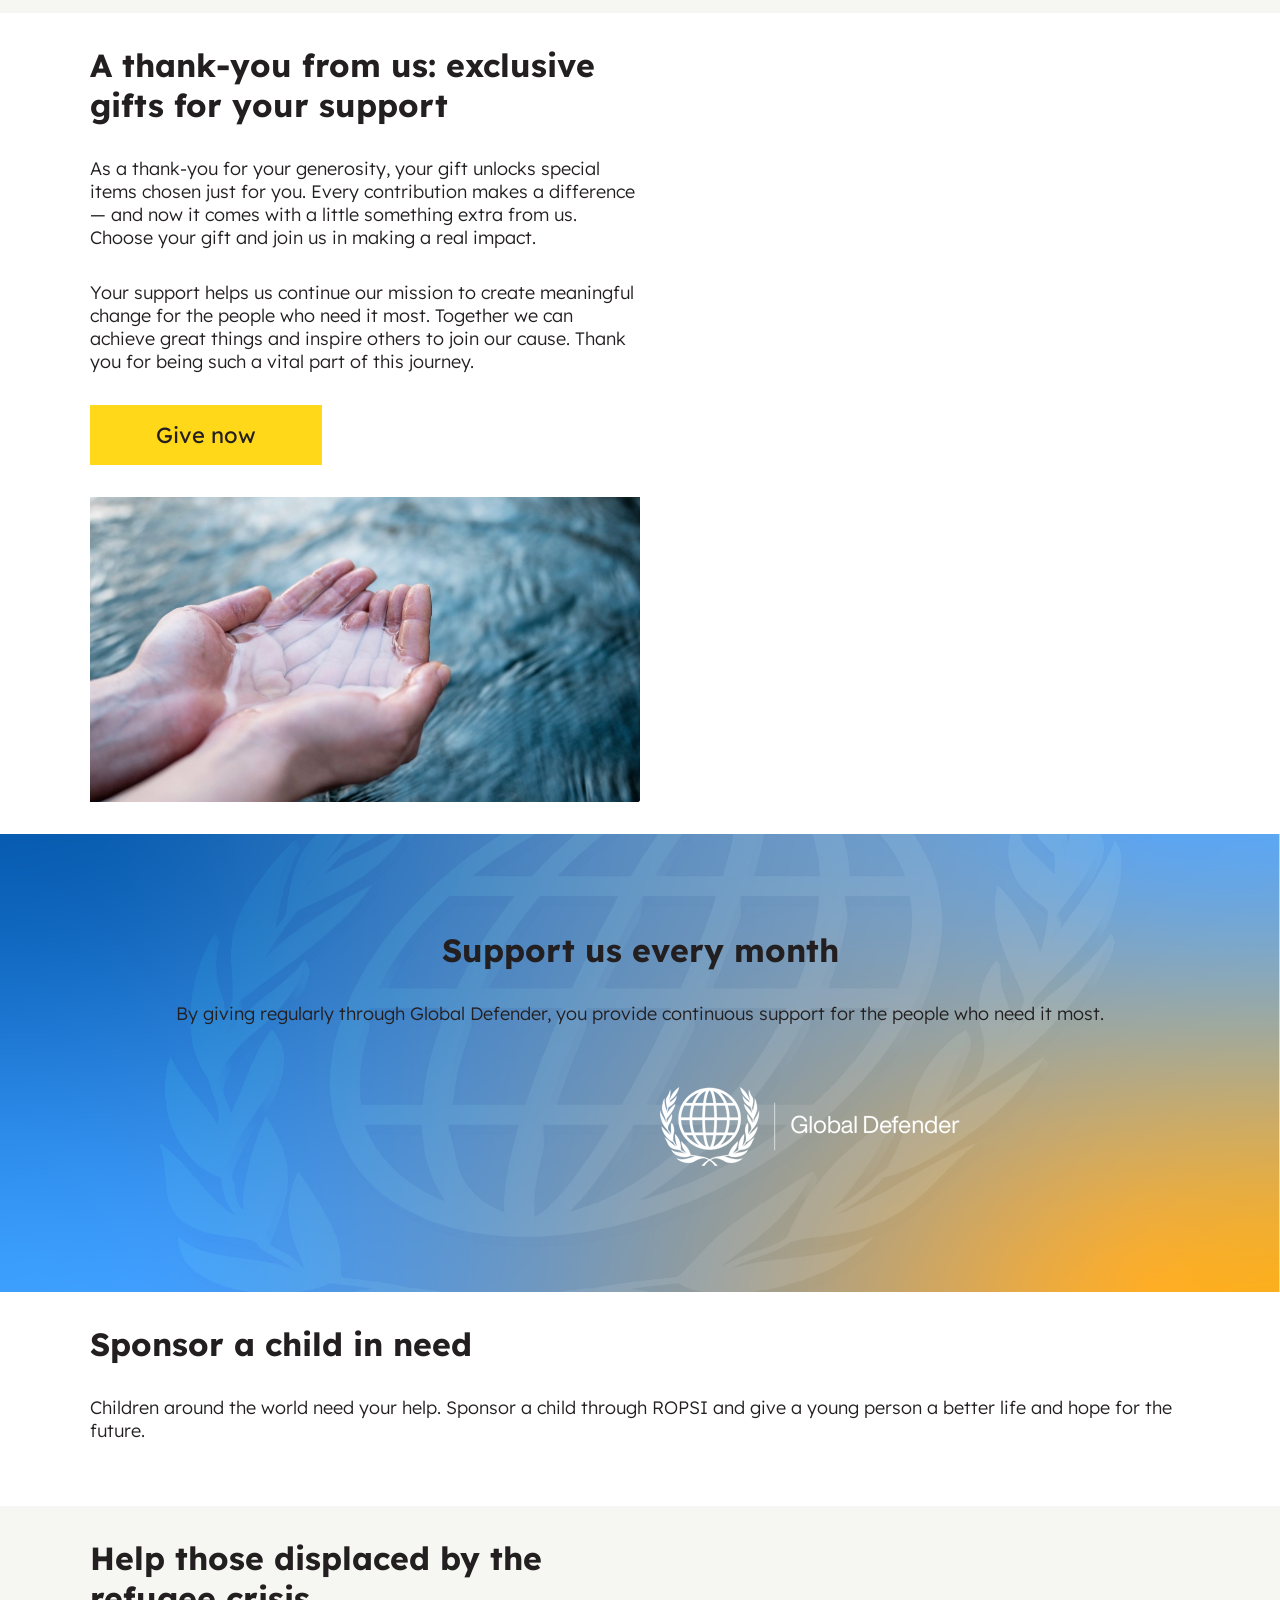
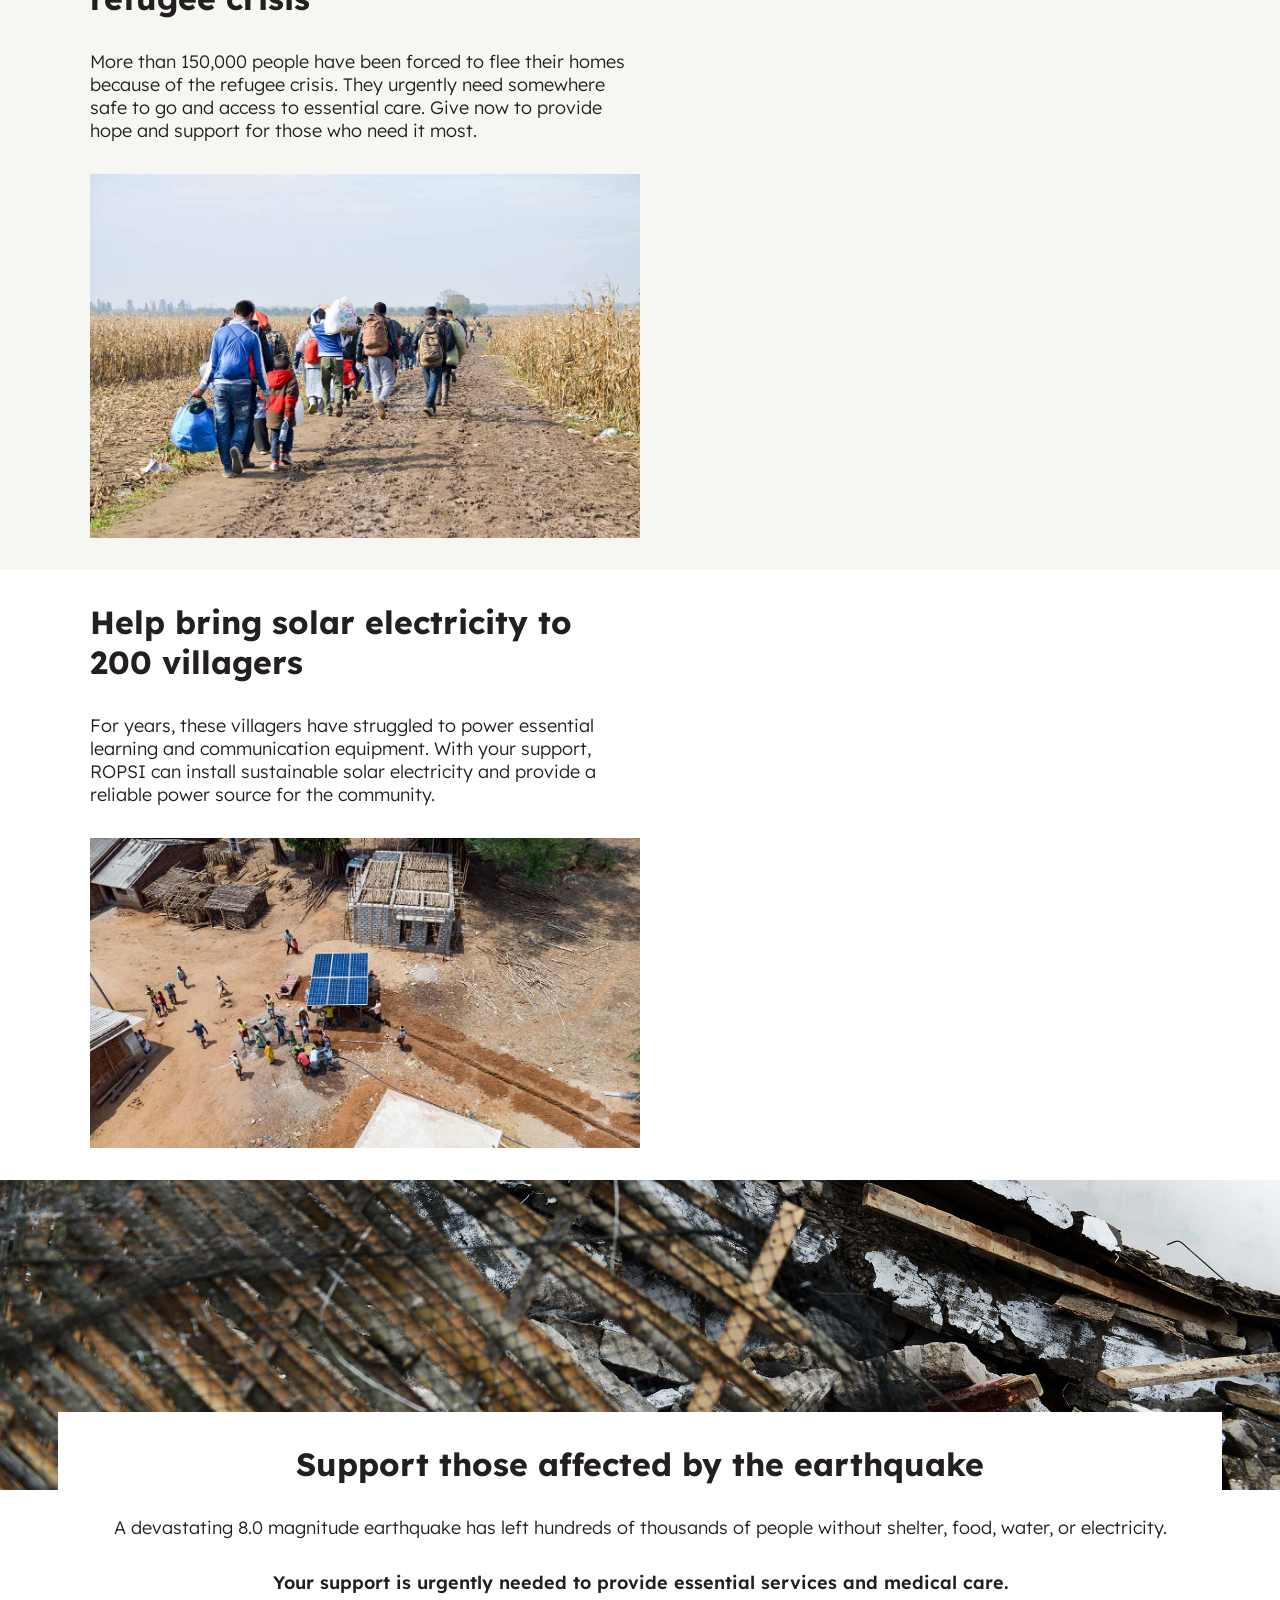
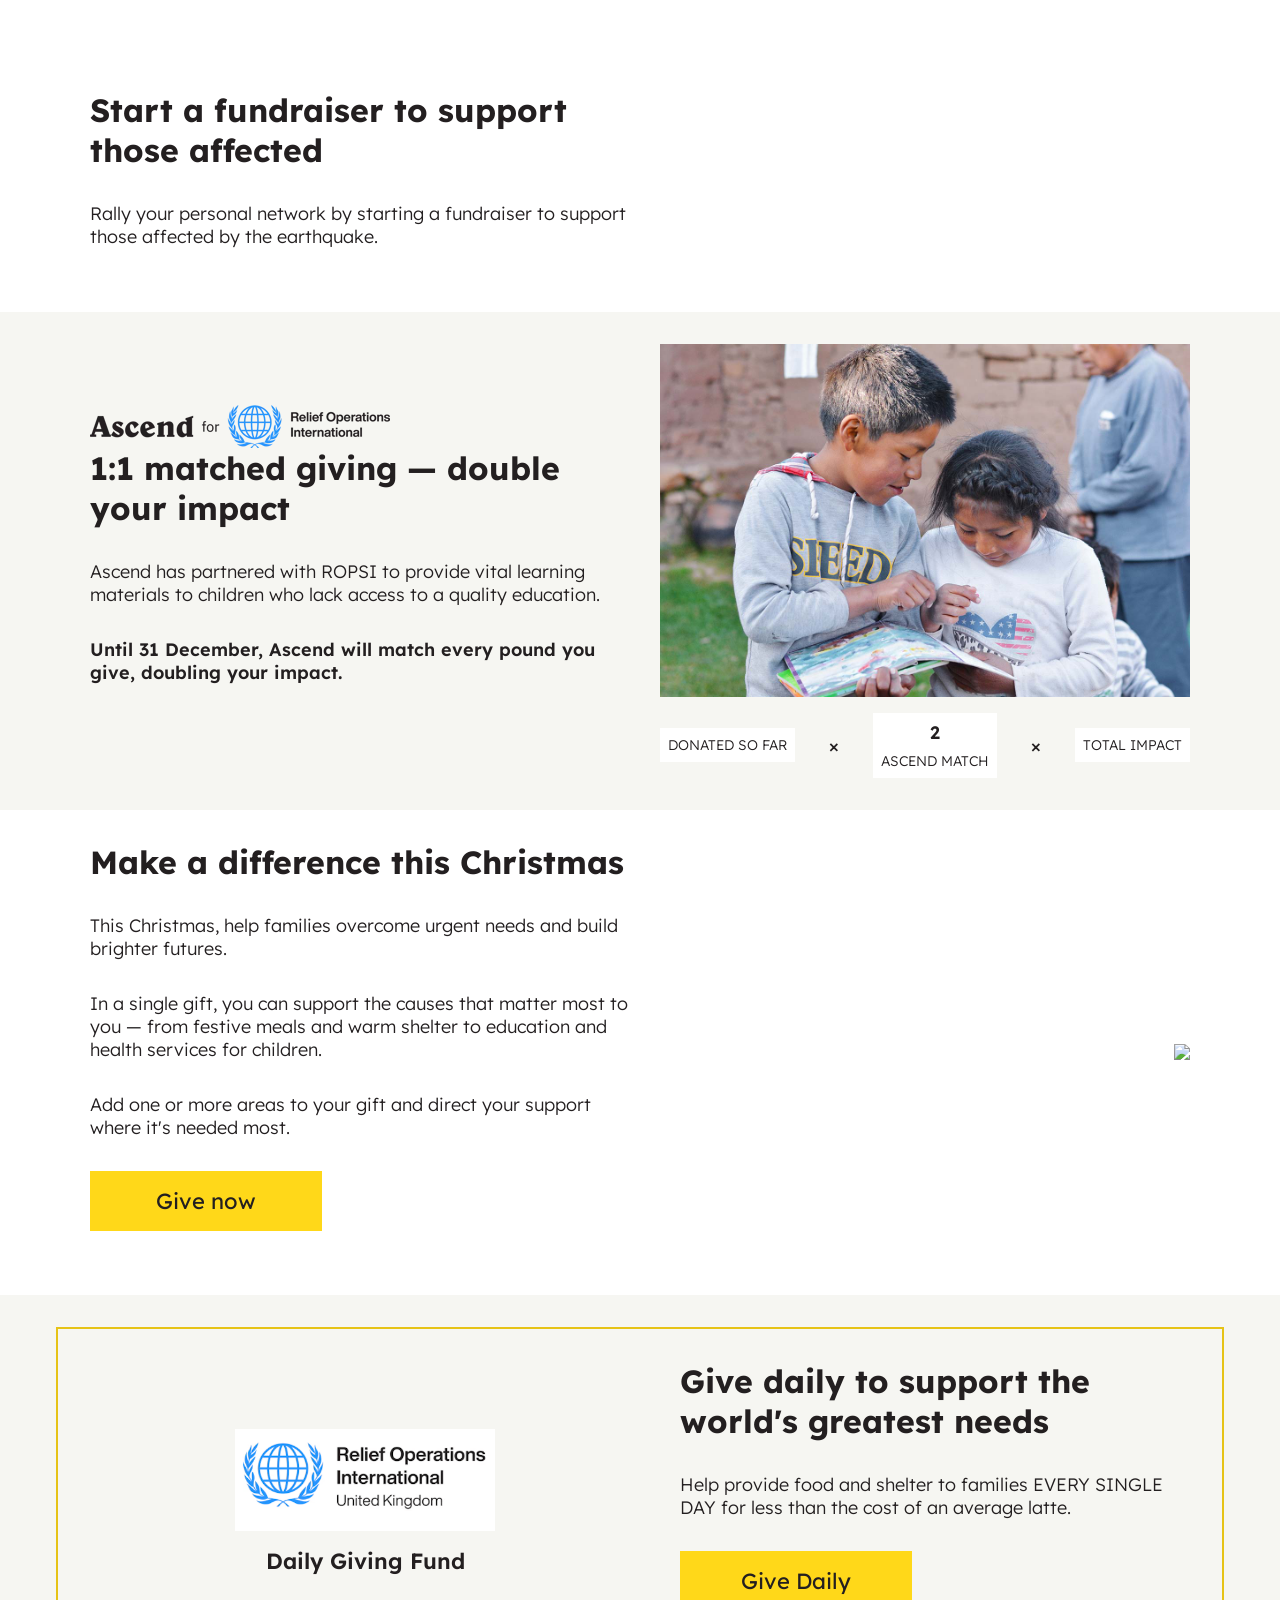
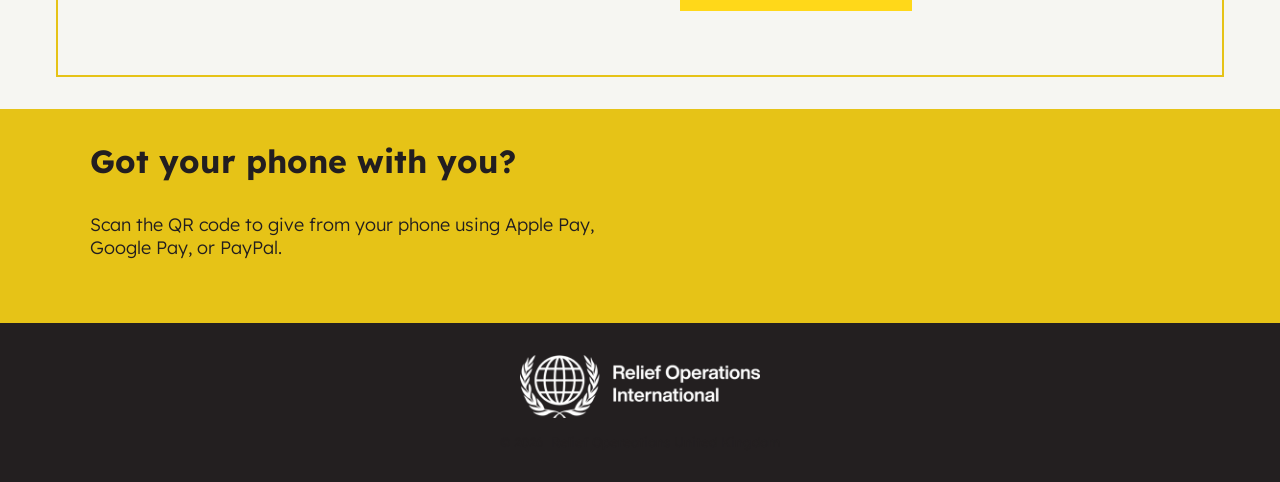
==== commit 6fec7ad0: "Removed Crypto from Rospi UK" ====
--- a/index.html
+++ b/index.html
@@ -298,15 +298,14 @@
             <div class="container">
                 <div class="two-columns">
                     <div class="column crypto">
-                        <img src="assets/img/logo_ropsi_crypto-giving-fund_dark_1@4x.webp" alt="">
-                        <strong>Crypto Giving Fund</strong>
-                    </div>
-                    <div class="column">
-                        <h1>Give your digital assets to support the world's greatest needs</h1>
-                        <p>Make a lasting difference across programmes around the world by giving
-                            your digital assets through ROPSI's Crypto Giving Fund.</p>
-                        <a href="https://donate.ropsi.org/page/CRYPTO-UK?fundraiseupLivemode=no" class="button">Donate
-                            Crypto</a>
+                        <img src="assets/img/logo_ropsiUK.png" alt="">
+                        <strong>Daily Giving Fund</strong>
+                    </div>
+                    <div class="column">
+                        <h1>Give daily to support the world's greatest needs</h1>
+                        <p>Help provide food and shelter to families EVERY SINGLE DAY for less than the cost of an average latte. </p>
+                        <a href="https://ropsi-uk.pages.dev/?form=daily_giving&fundraiseupLivemode=no" class="button">Give
+                            Daily</a>
                     </div>
                 </div>
             </div>
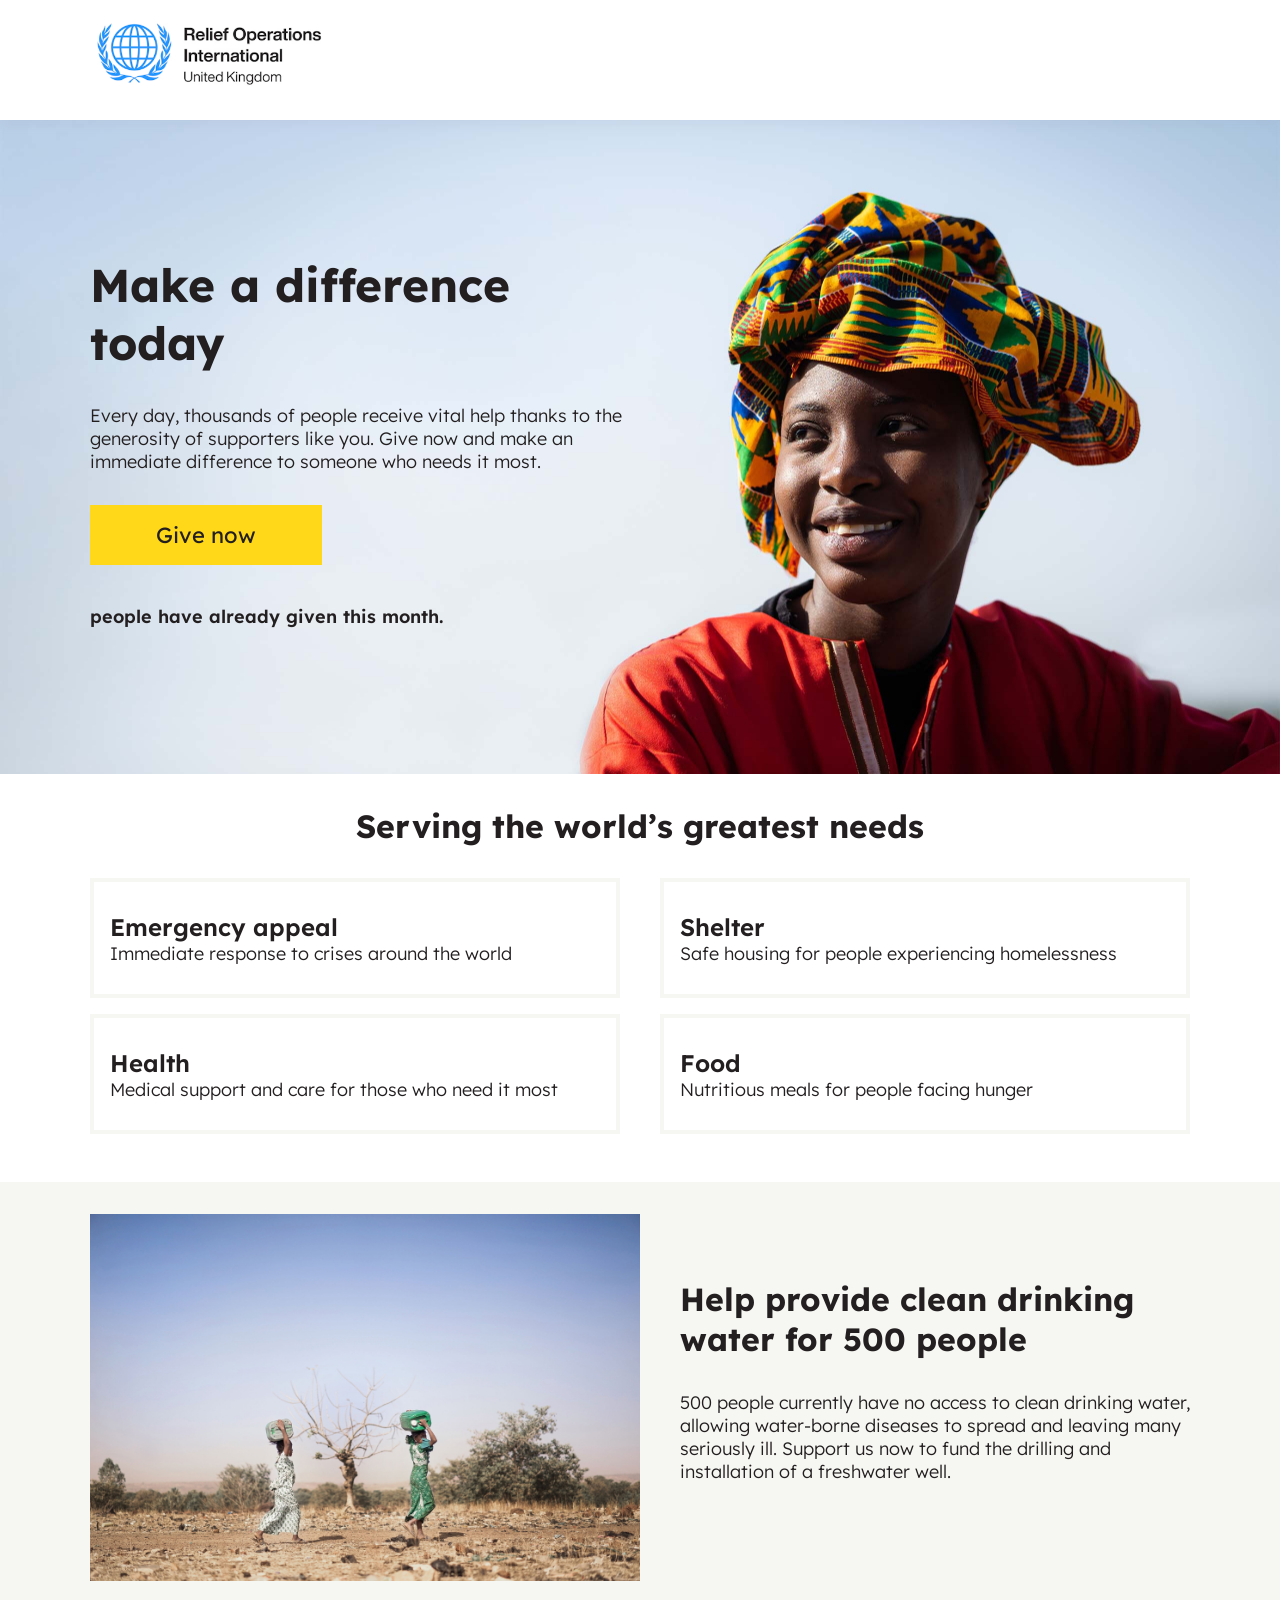
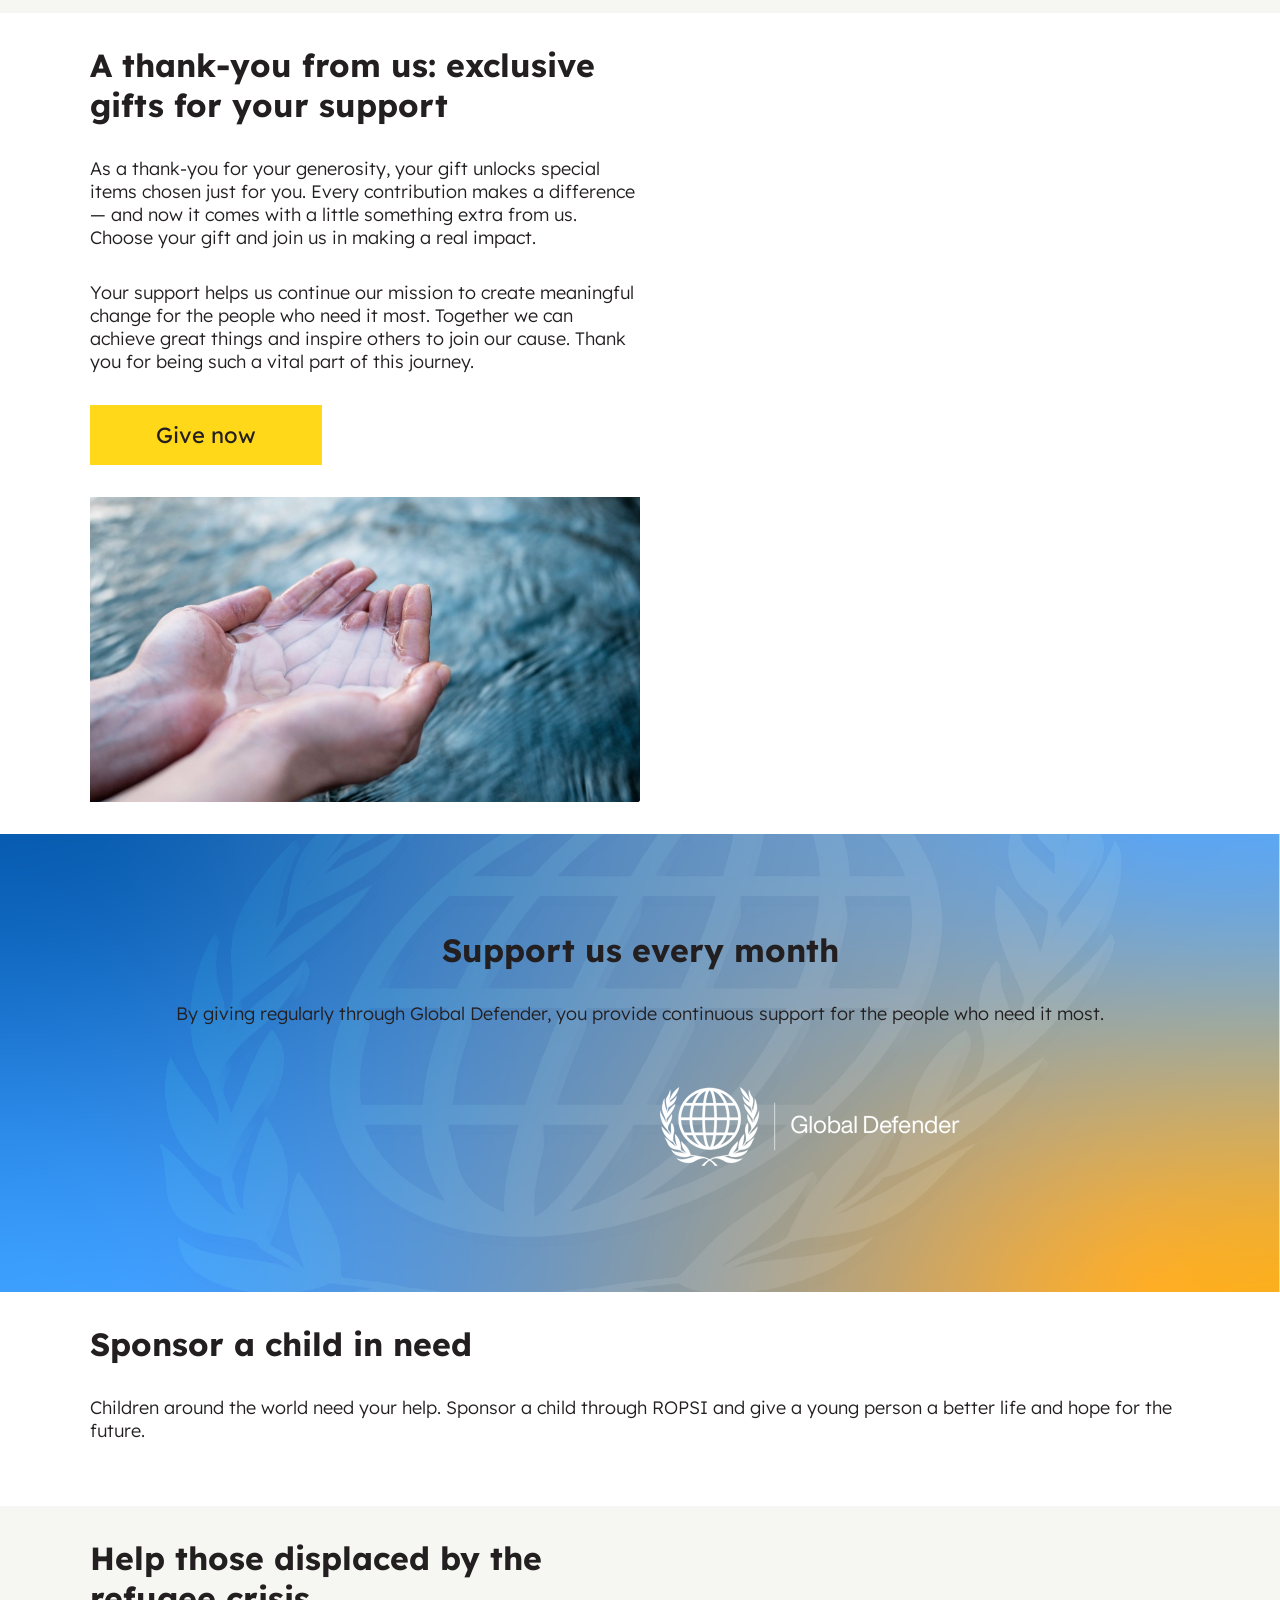
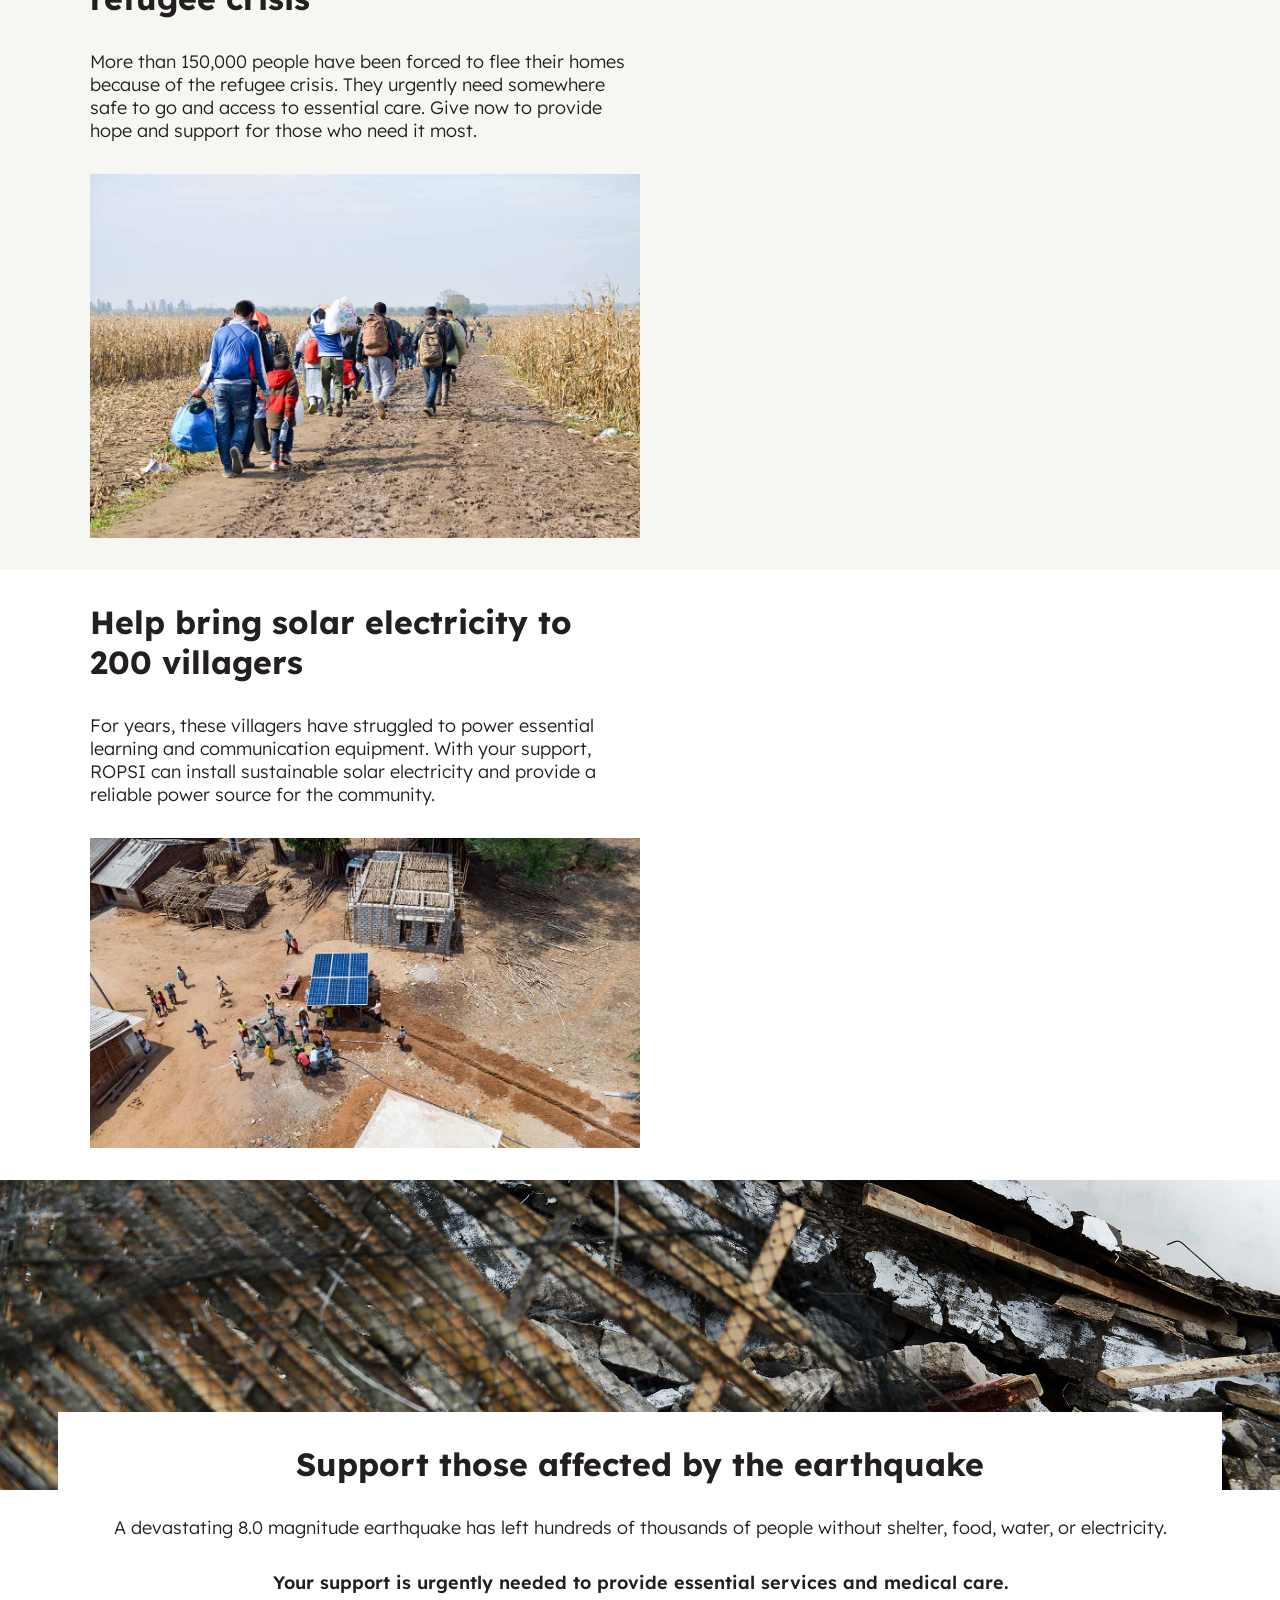
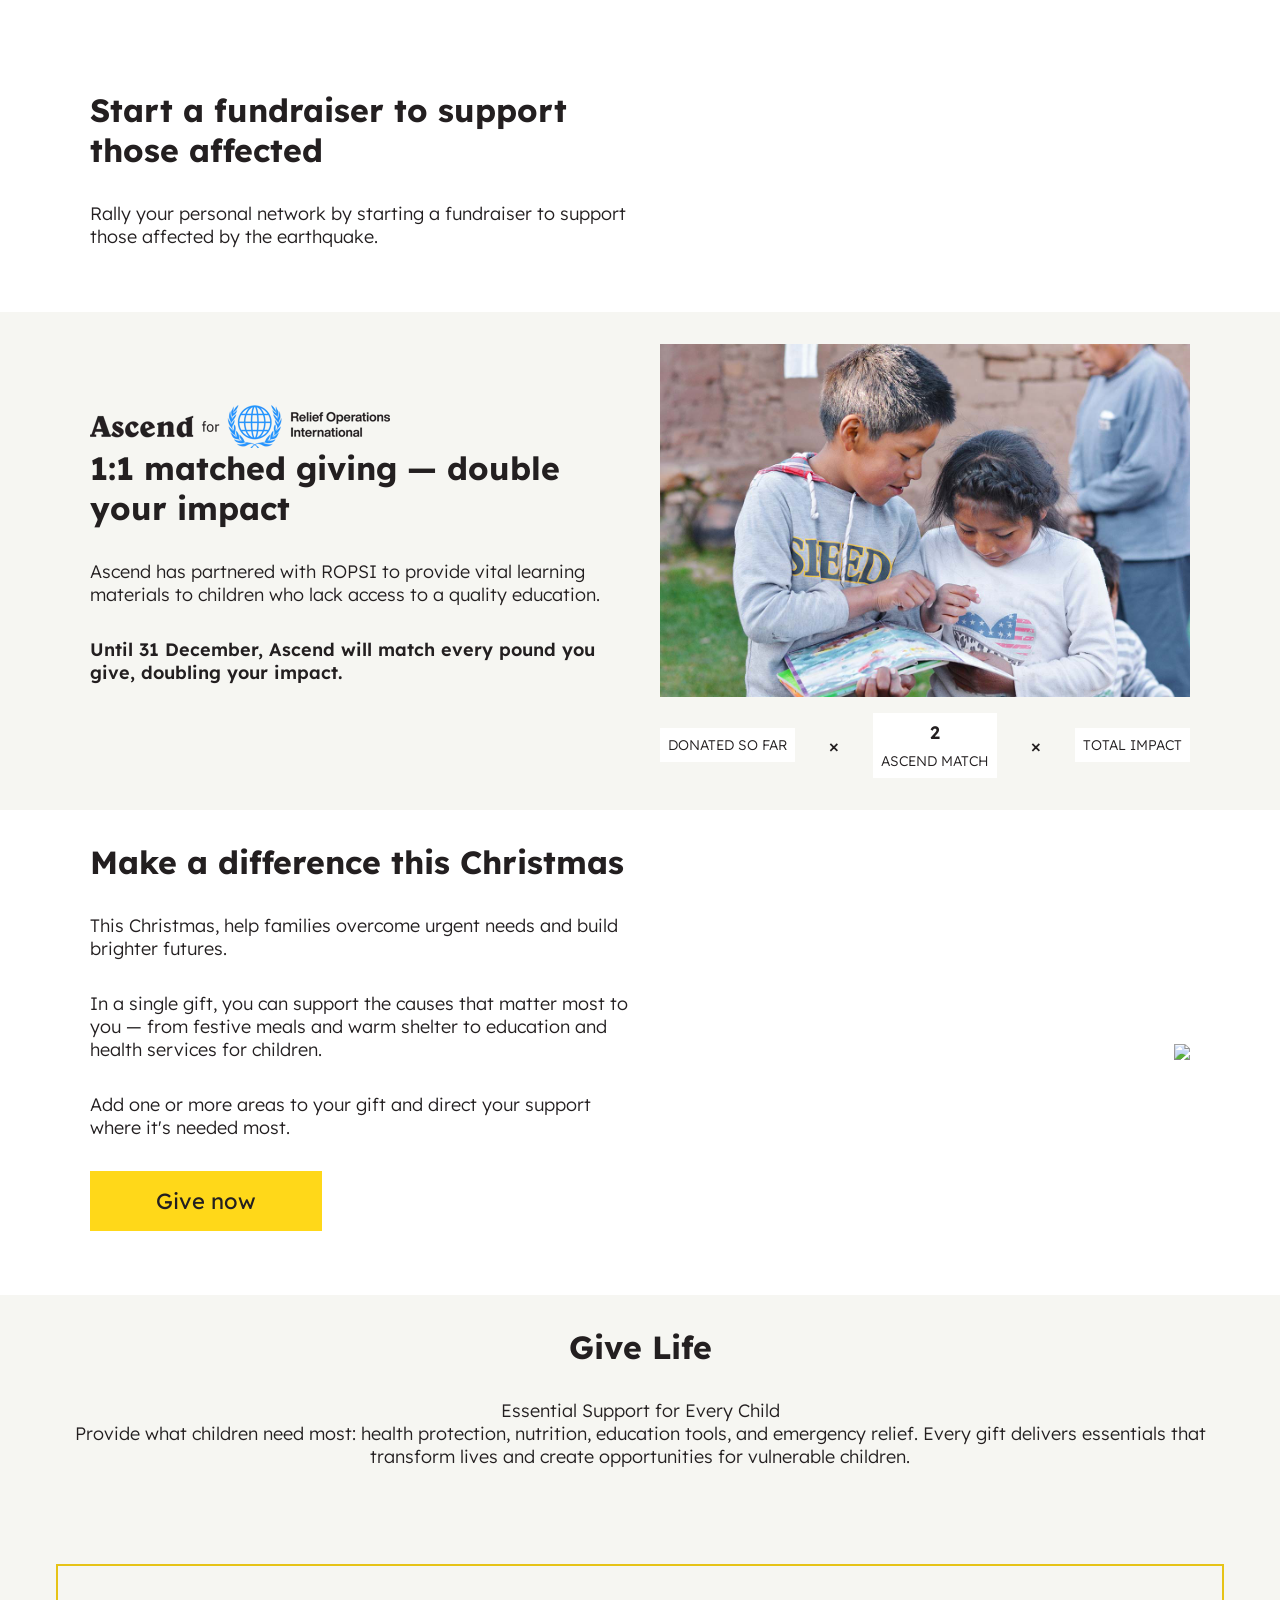
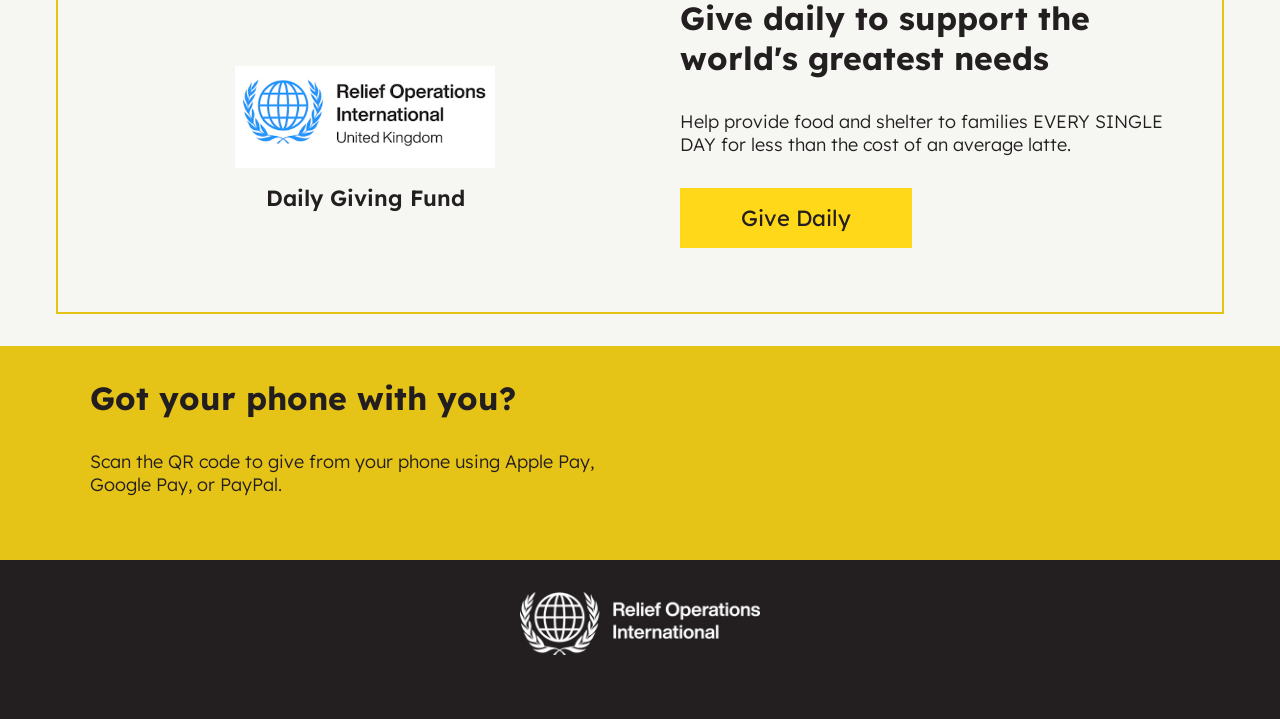
==== commit 2855357b: "updating giving cart" ====
--- a/index.html
+++ b/index.html
@@ -294,6 +294,12 @@
                 </div>
             </div>
         </section>
+        <section id="giving-cart" class="gray-section">
+            <h1 style="text-align:center;">Give Life</h1>
+            <p style="text-align:center; margin:0;">Essential Support for Every Child</p>
+            <p style="text-align:center; margin-top:0px;">Provide what children need most: health protection, nutrition, education tools, and emergency relief. Every gift delivers essentials that transform lives and create opportunities for vulnerable children.</p>
+            <a href="#FUNPGVYPGRZ" style="display: none"></a>
+        </section>
         <section id="crypto" class="gray-section">
             <div class="container">
                 <div class="two-columns">
--- a/assets/css/style.css
+++ b/assets/css/style.css
@@ -220,12 +220,12 @@
 
 .stat {
     background-color: #ffffff;
-    display: flex;    
+    display: flex;
     flex-direction: column;
     justify-content: center;
     align-items: center;
     padding: 0.5rem;
-    text-align: center;    
+    text-align: center;
     font-weight: 600;
     font-size: 18px;
     gap: 0.5rem;
@@ -271,11 +271,11 @@
 }
 
 footer {
-    padding: 2rem;    
-    display: flex;
-    flex-direction: column;
-    justify-content: center;
-    align-items: center;  
+    padding: 2rem;
+    display: flex;
+    flex-direction: column;
+    justify-content: center;
+    align-items: center;
     background-image: linear-gradient(rgba(35, 31, 32, 1), rgba(35, 31, 32, 1)) !important;
     background-position: left top !important;
     background-size: auto !important;
@@ -289,6 +289,10 @@
 }
 
 @media(max-width:767px) {
+    #hero {
+        background-position: left center
+    }
+
     section {
         padding: 2rem 1rem;
     }
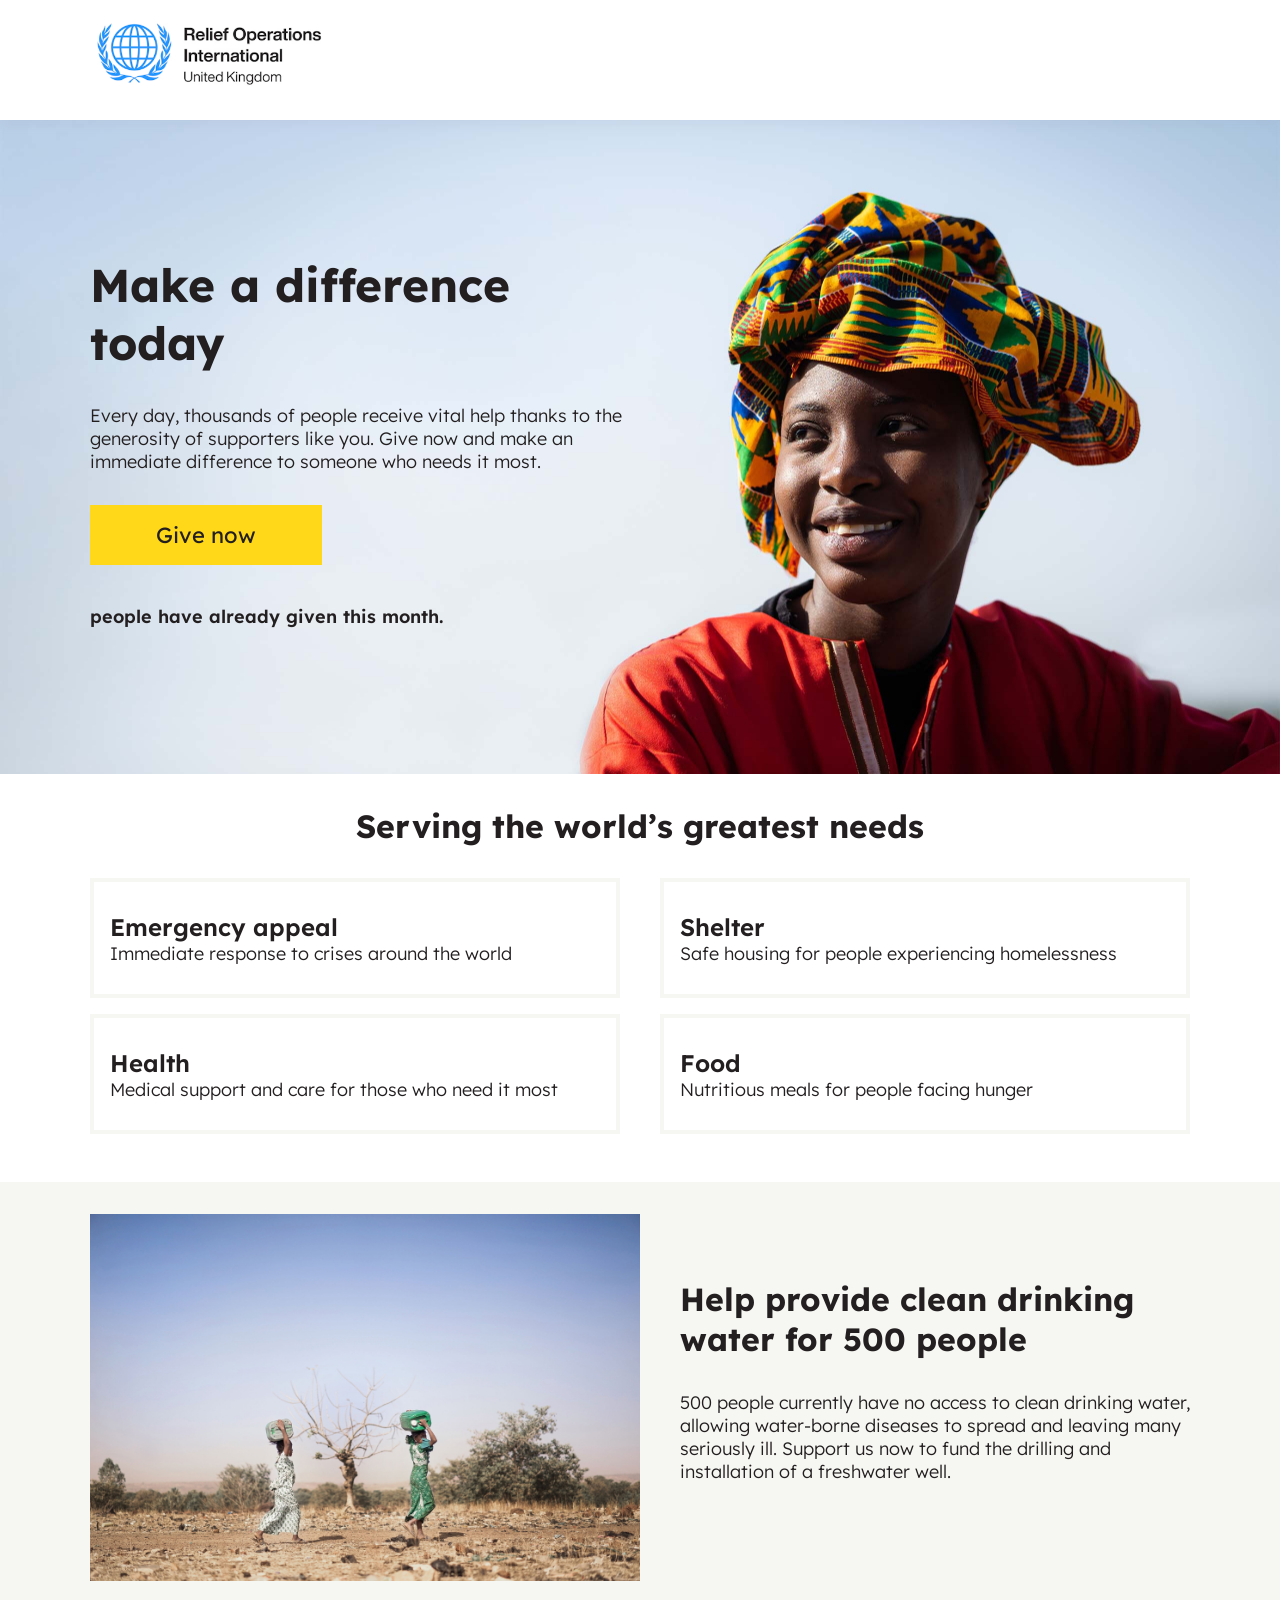
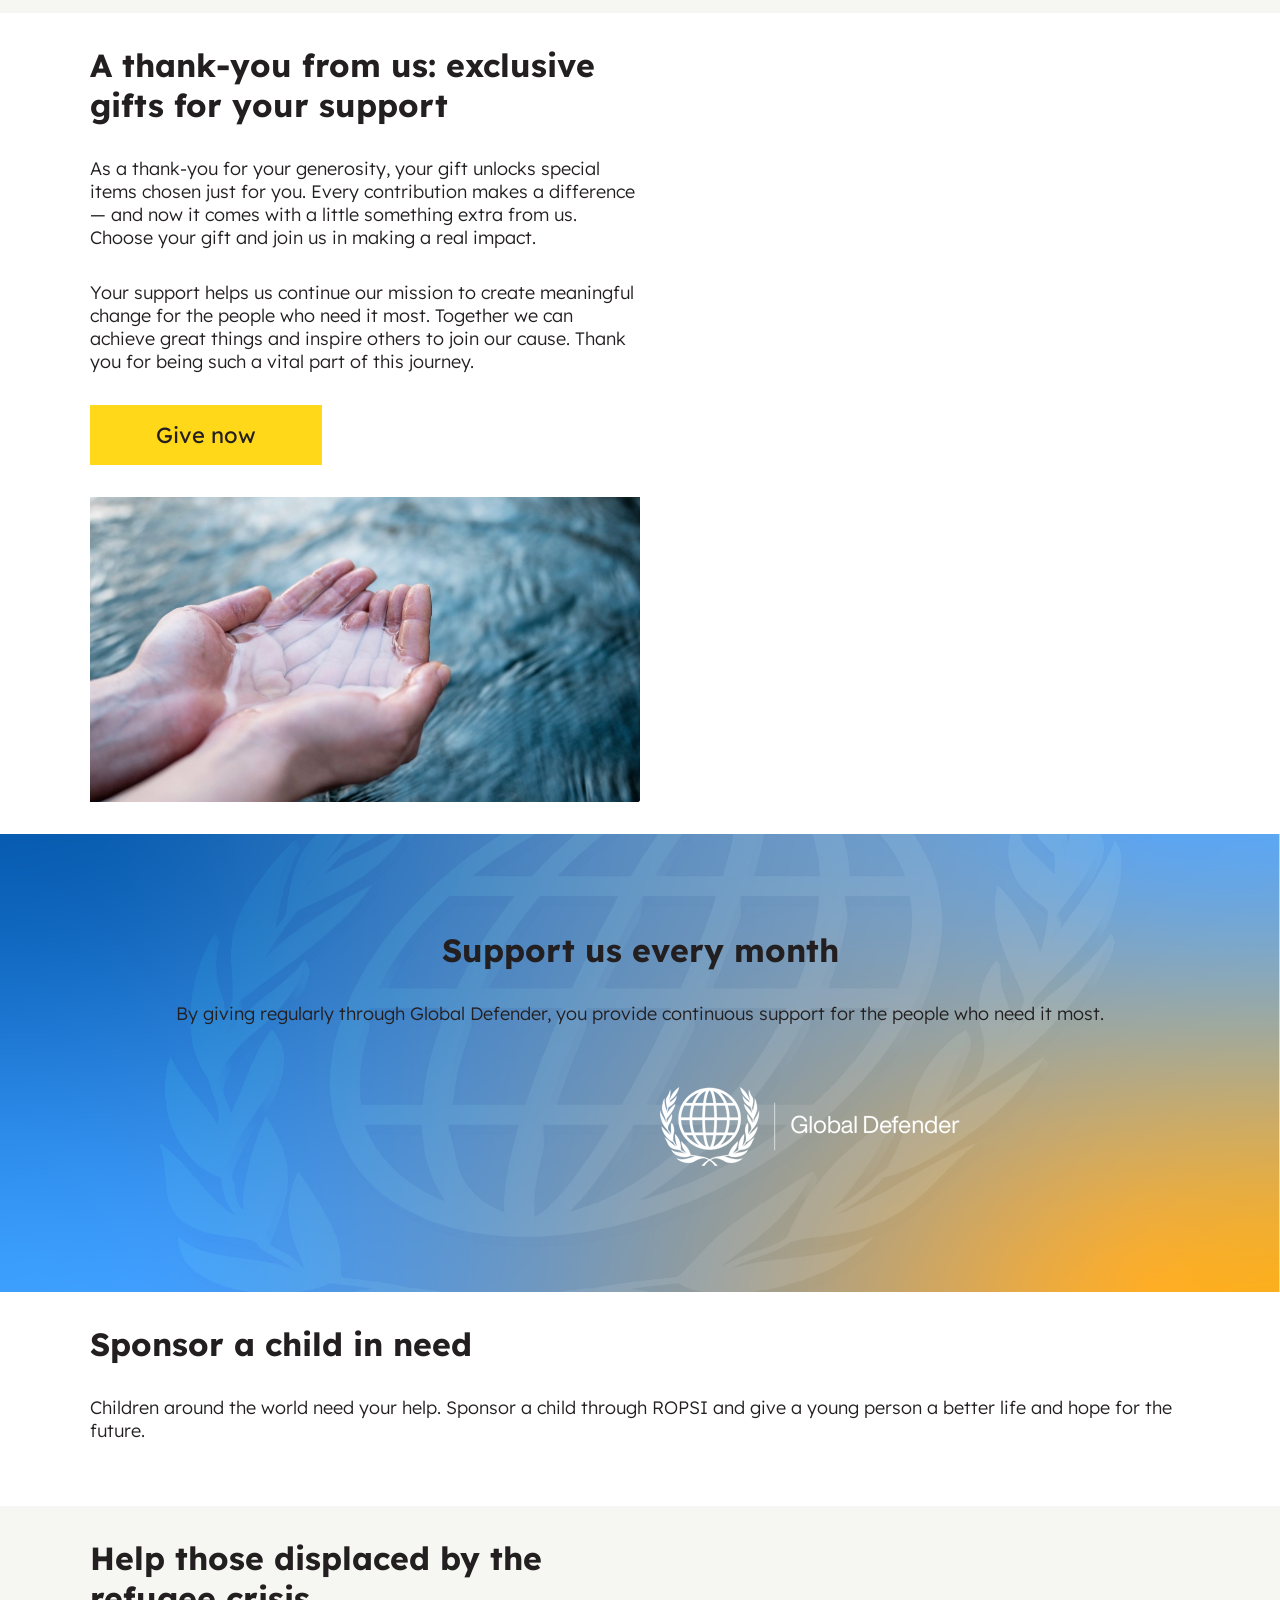
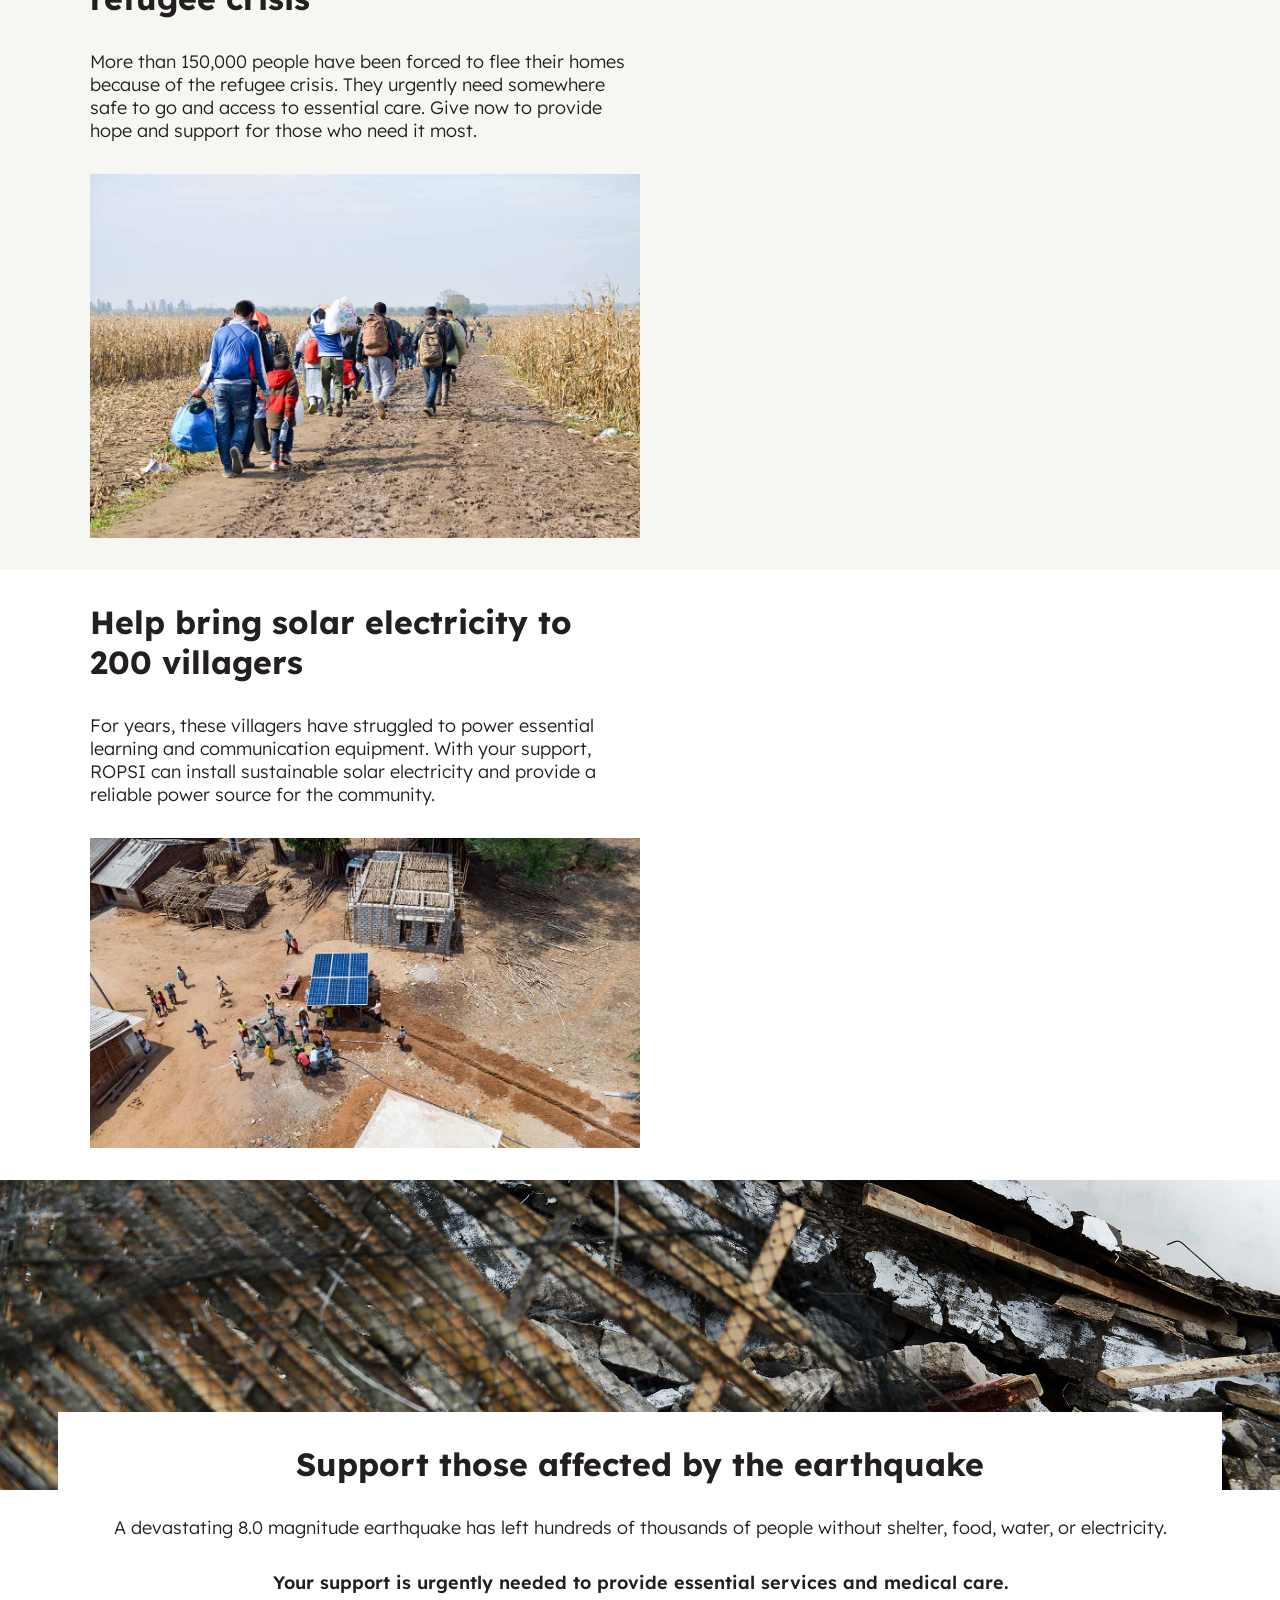
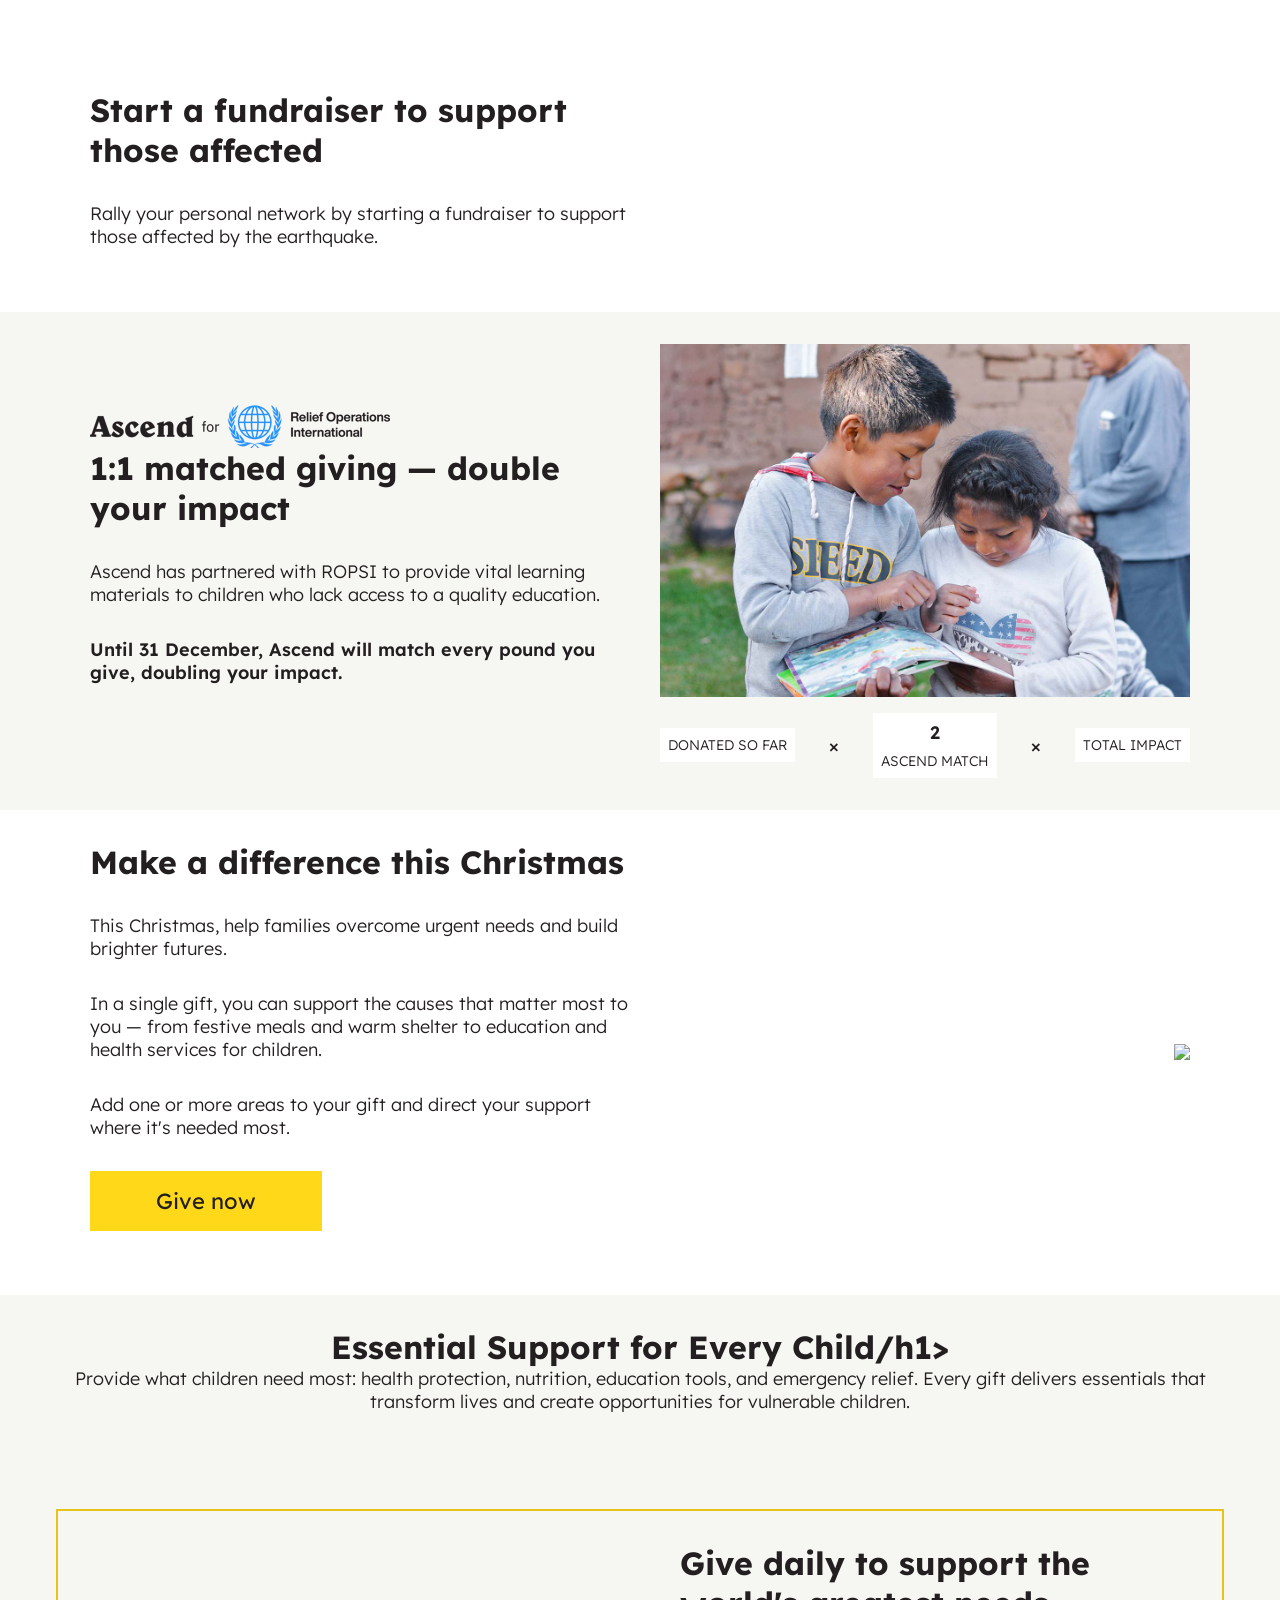
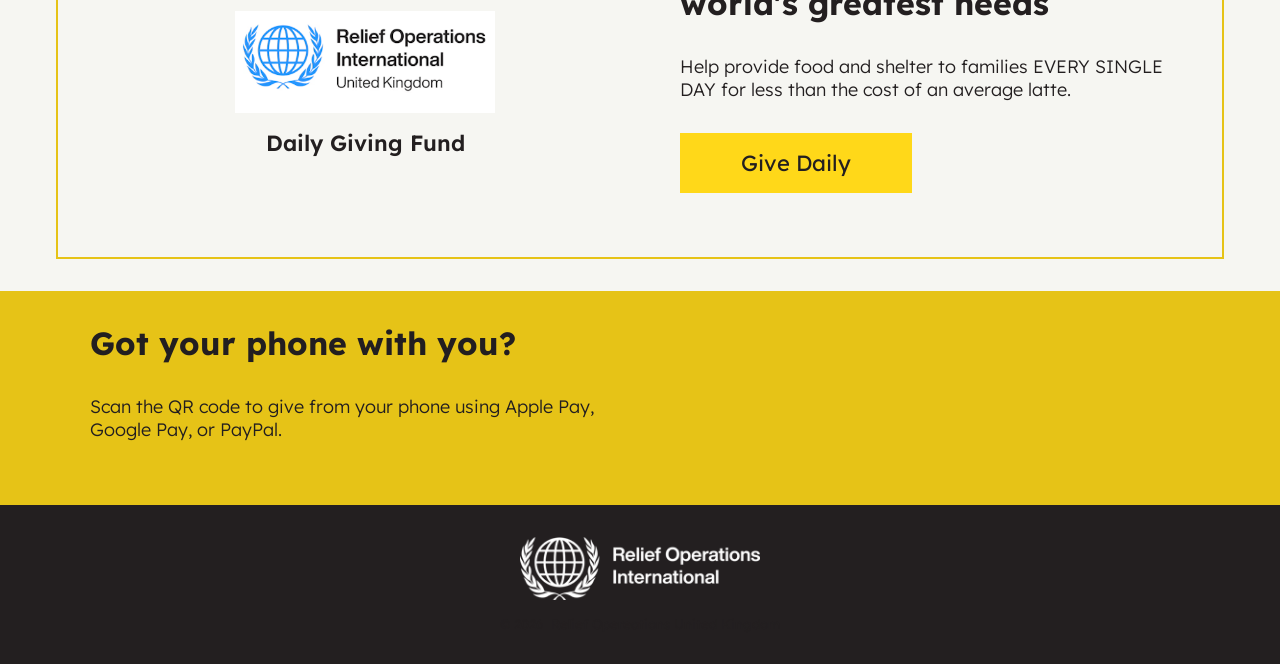
==== commit 91997826: "update gift cart" ====
--- a/index.html
+++ b/index.html
@@ -295,8 +295,8 @@
             </div>
         </section>
         <section id="giving-cart" class="gray-section">
-            <h1 style="text-align:center;">Give Life</h1>
-            <p style="text-align:center; margin:0;">Essential Support for Every Child</p>
+            <h1 style="text-align:center;">Essential Support for Every Child/h1>
+            
             <p style="text-align:center; margin-top:0px;">Provide what children need most: health protection, nutrition, education tools, and emergency relief. Every gift delivers essentials that transform lives and create opportunities for vulnerable children.</p>
             <a href="#FUNPGVYPGRZ" style="display: none"></a>
         </section>
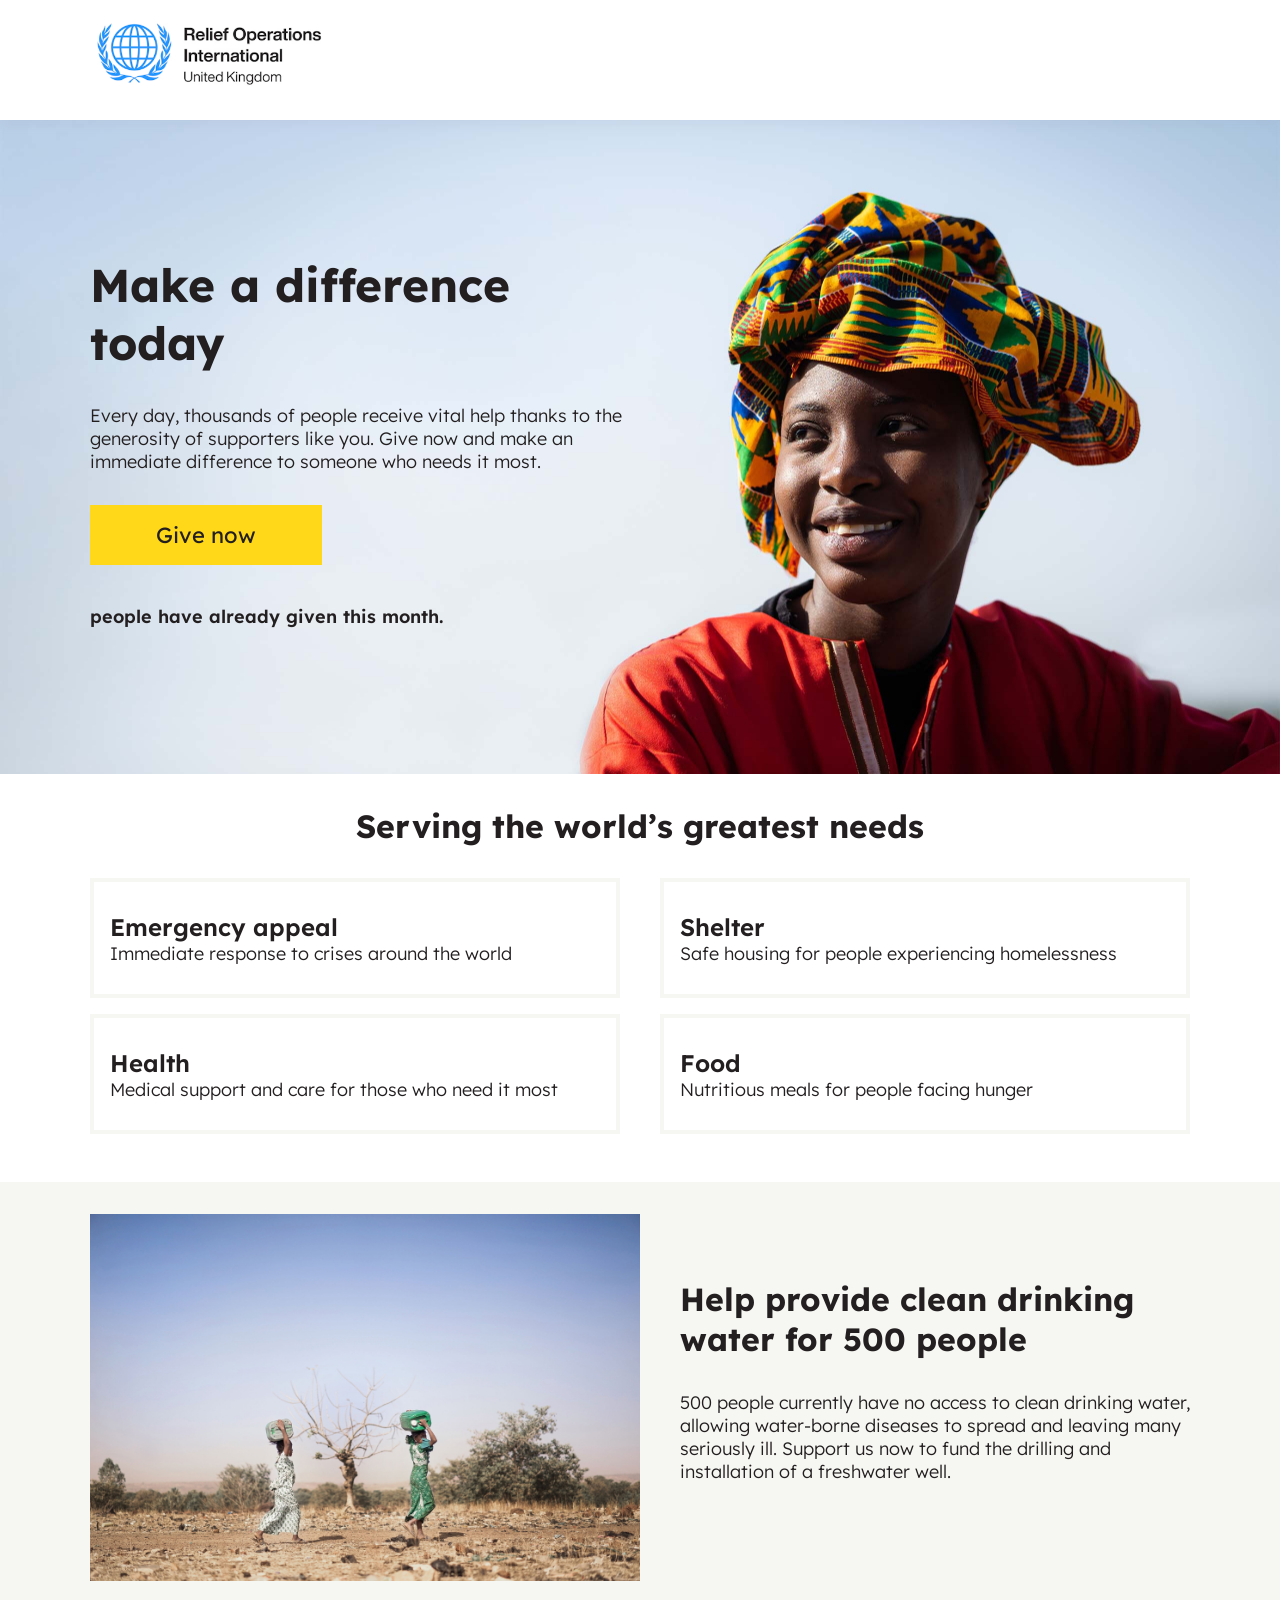
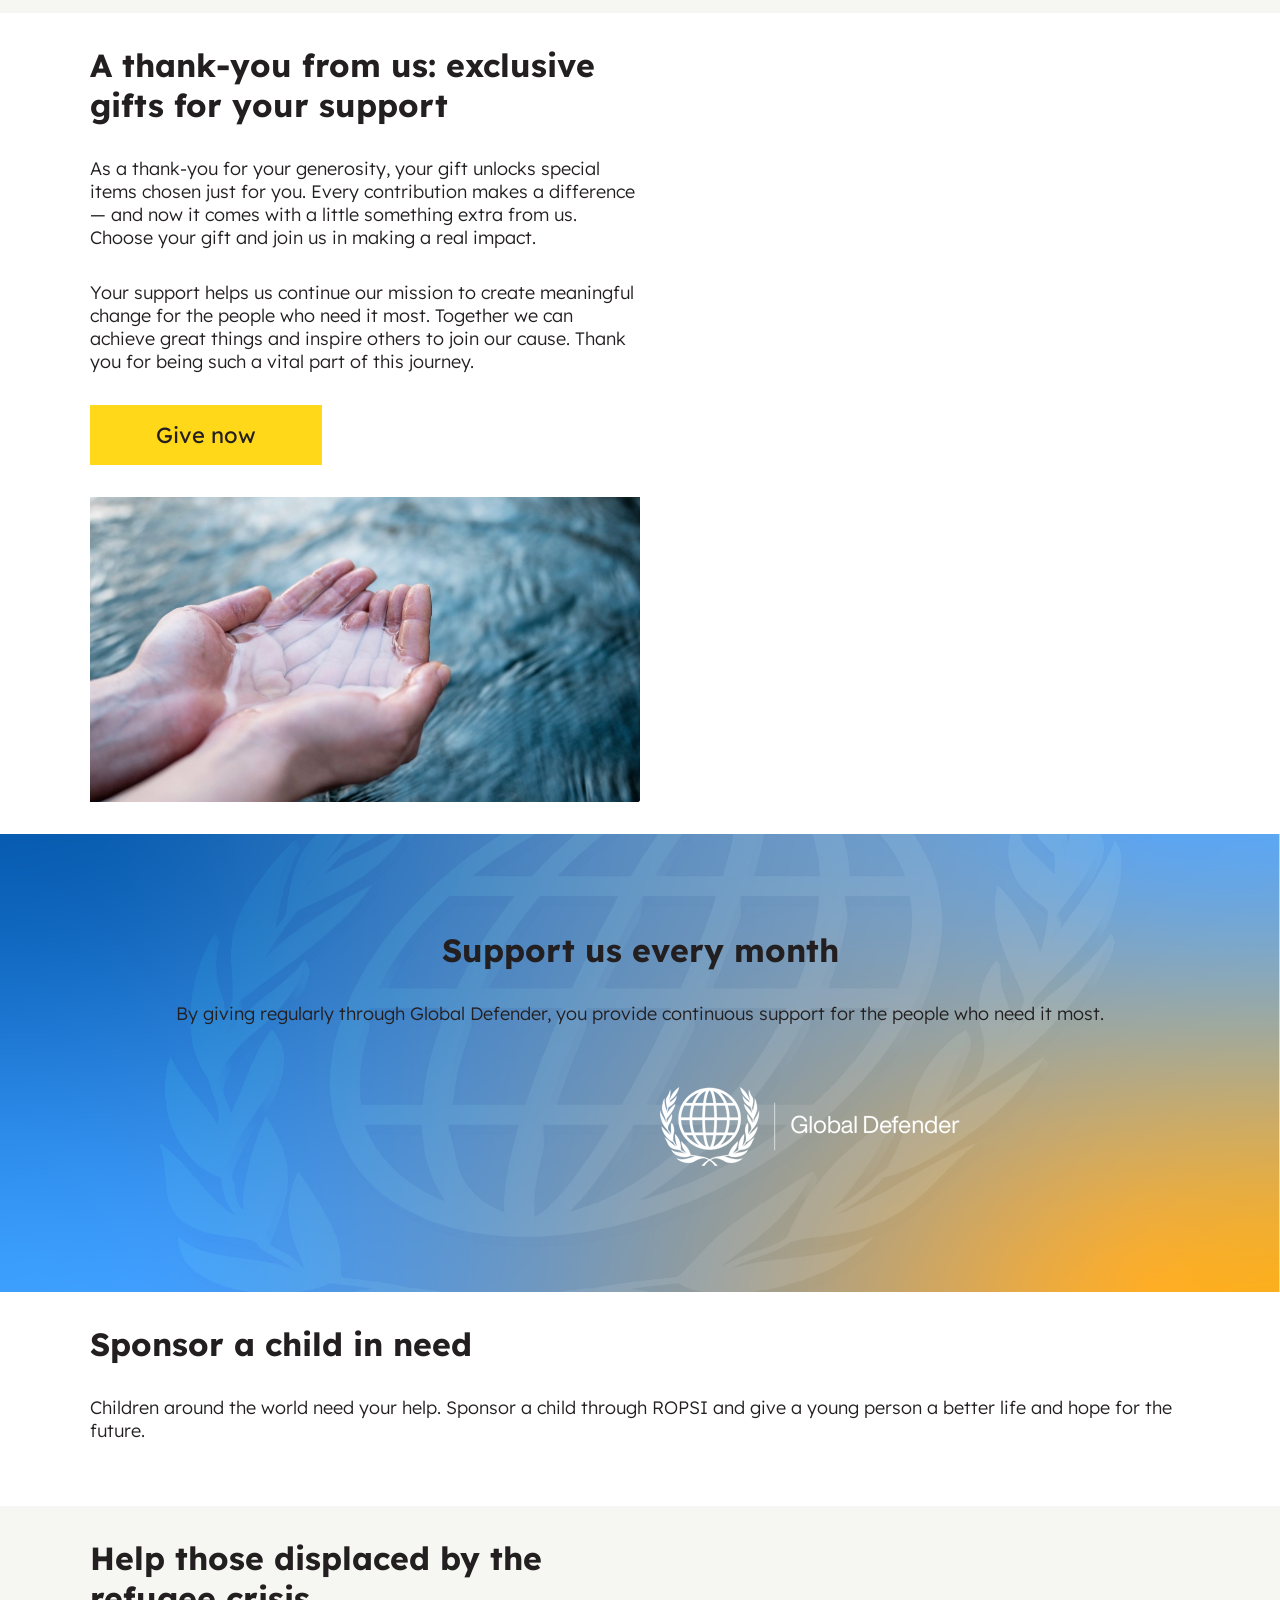
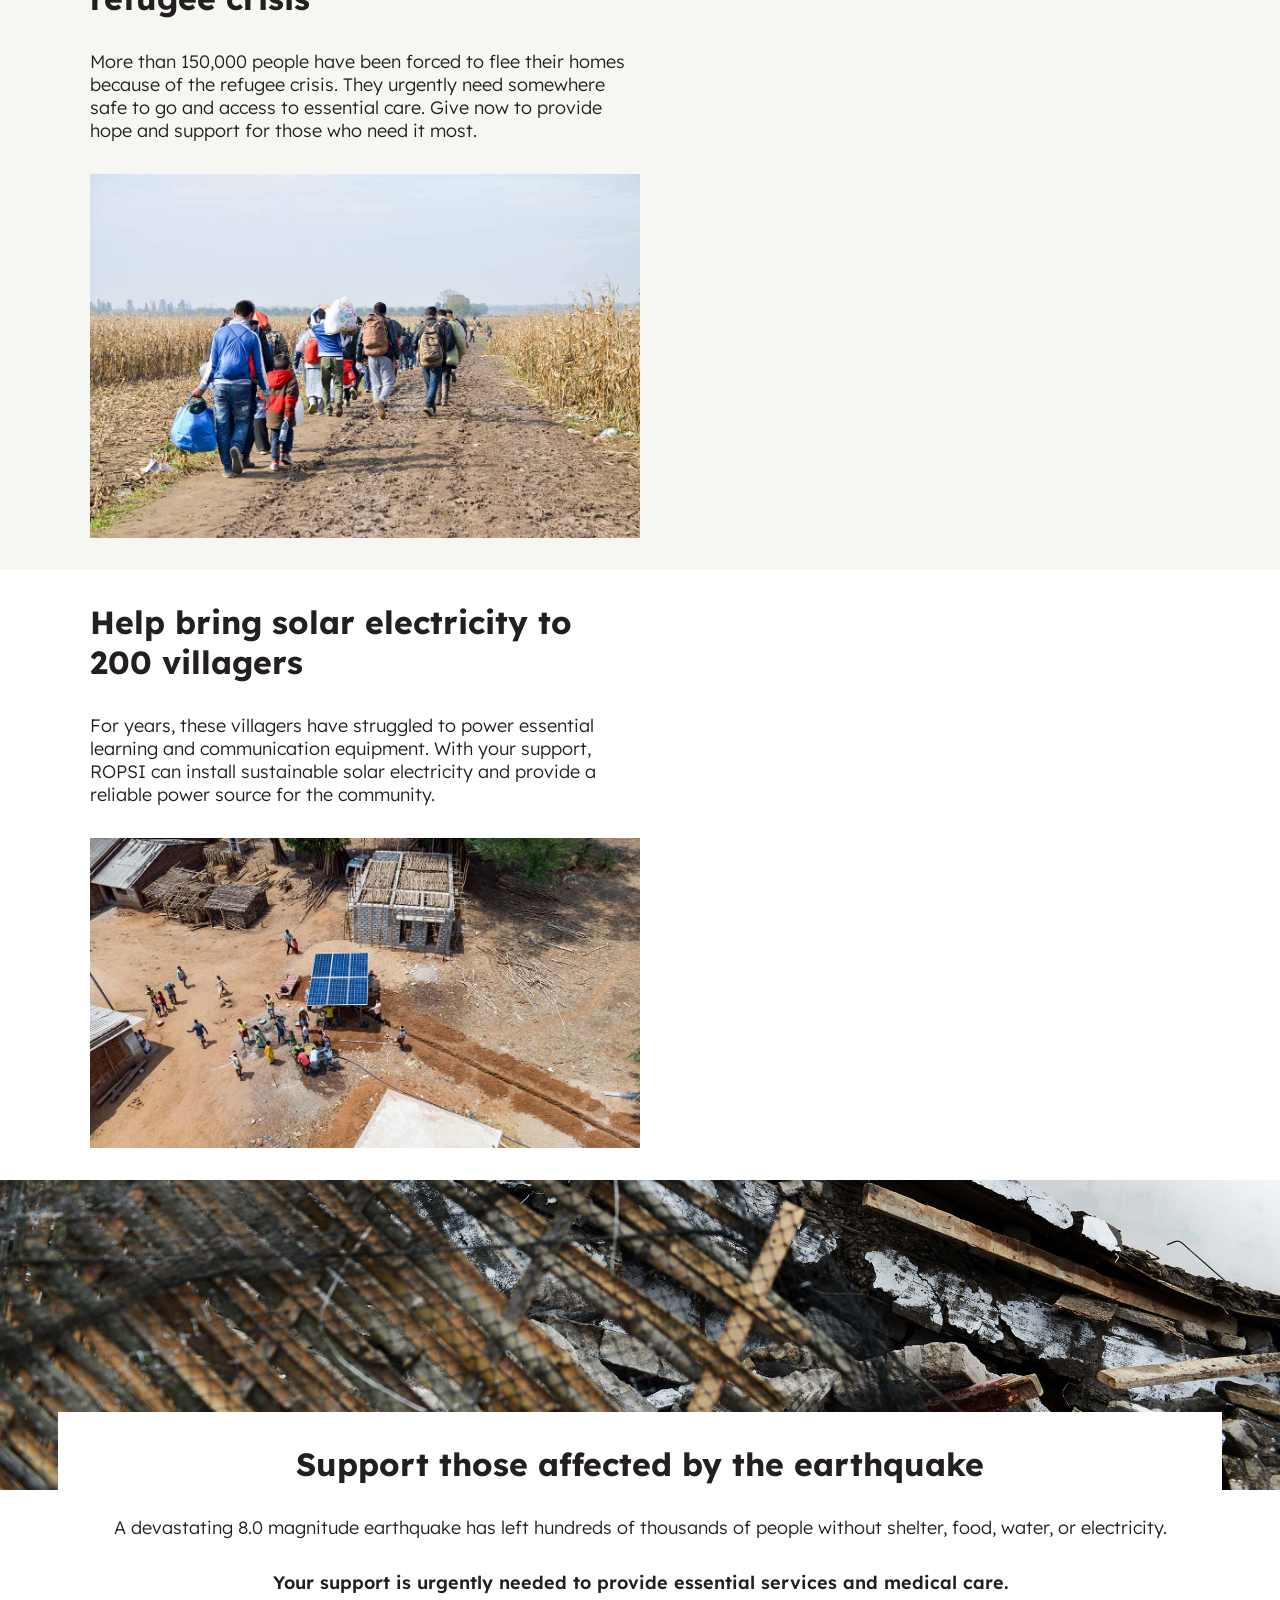
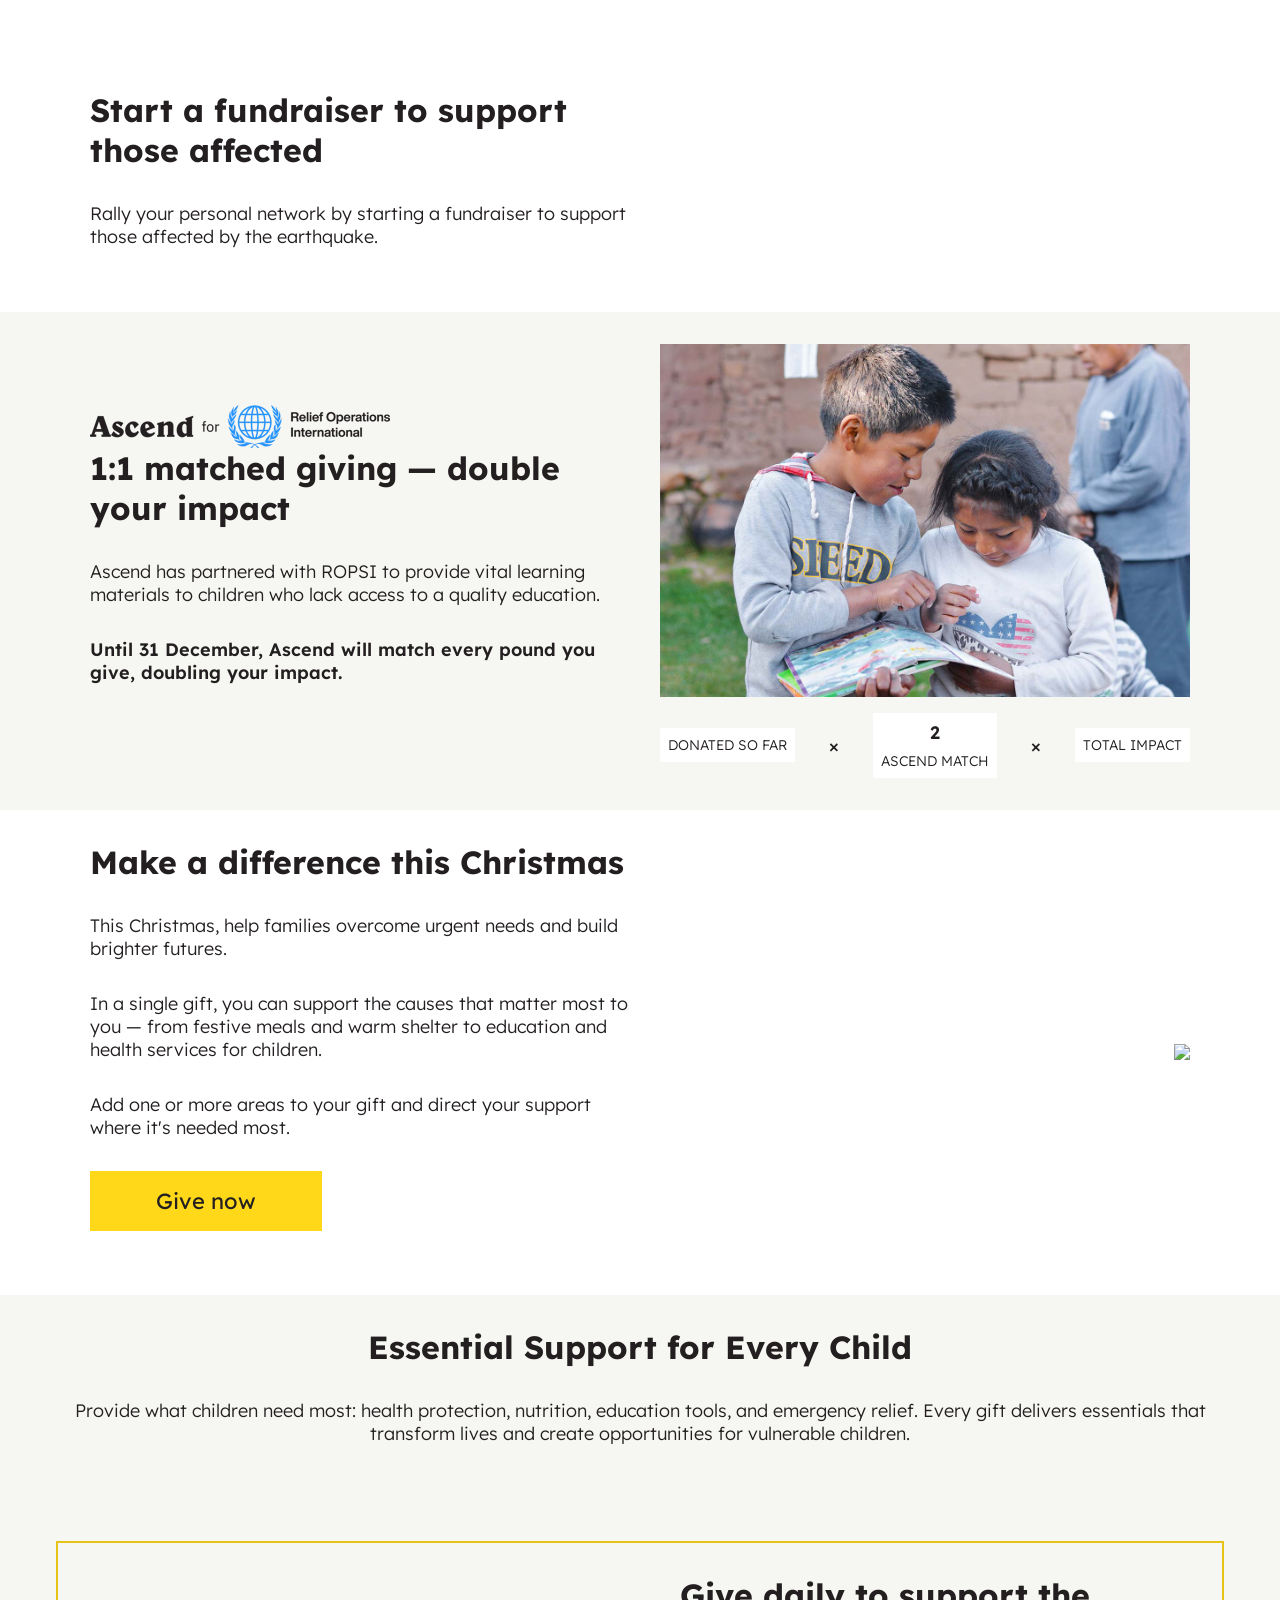
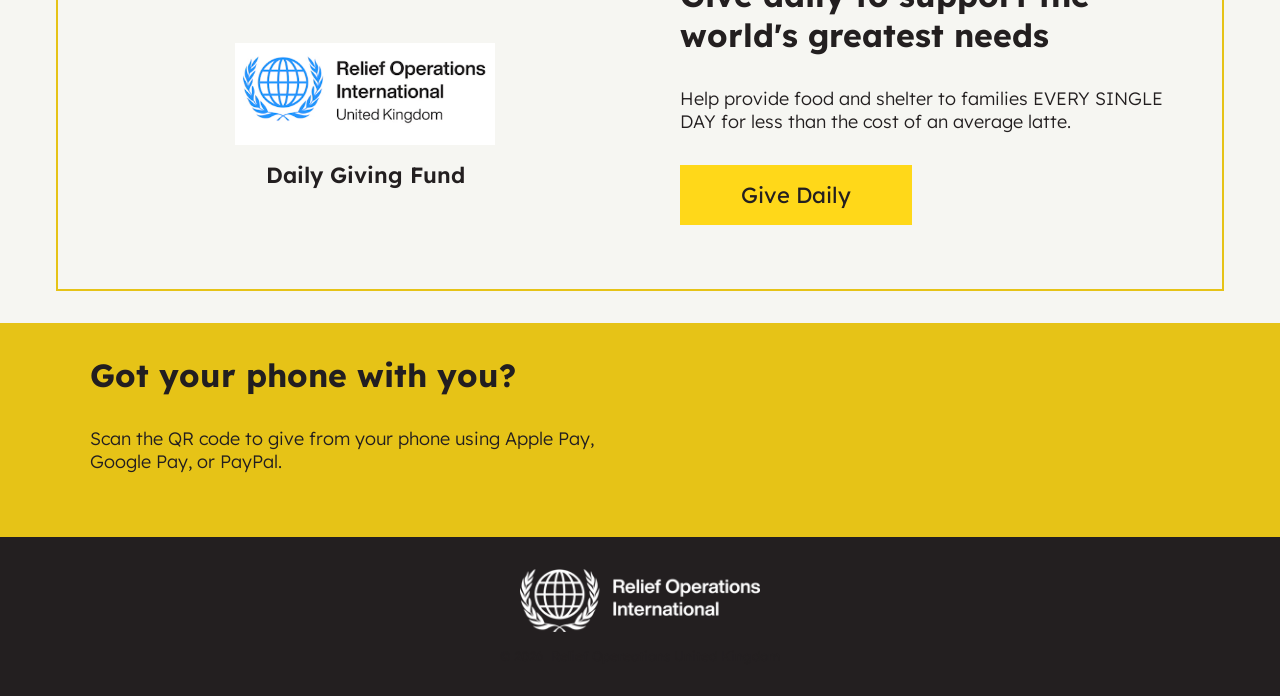
==== commit 7a316a38: "update h1 tag" ====
--- a/index.html
+++ b/index.html
@@ -295,7 +295,7 @@
             </div>
         </section>
         <section id="giving-cart" class="gray-section">
-            <h1 style="text-align:center;">Essential Support for Every Child/h1>
+            <h1 style="text-align:center;">Essential Support for Every Child </h1>
             
             <p style="text-align:center; margin-top:0px;">Provide what children need most: health protection, nutrition, education tools, and emergency relief. Every gift delivers essentials that transform lives and create opportunities for vulnerable children.</p>
             <a href="#FUNPGVYPGRZ" style="display: none"></a>
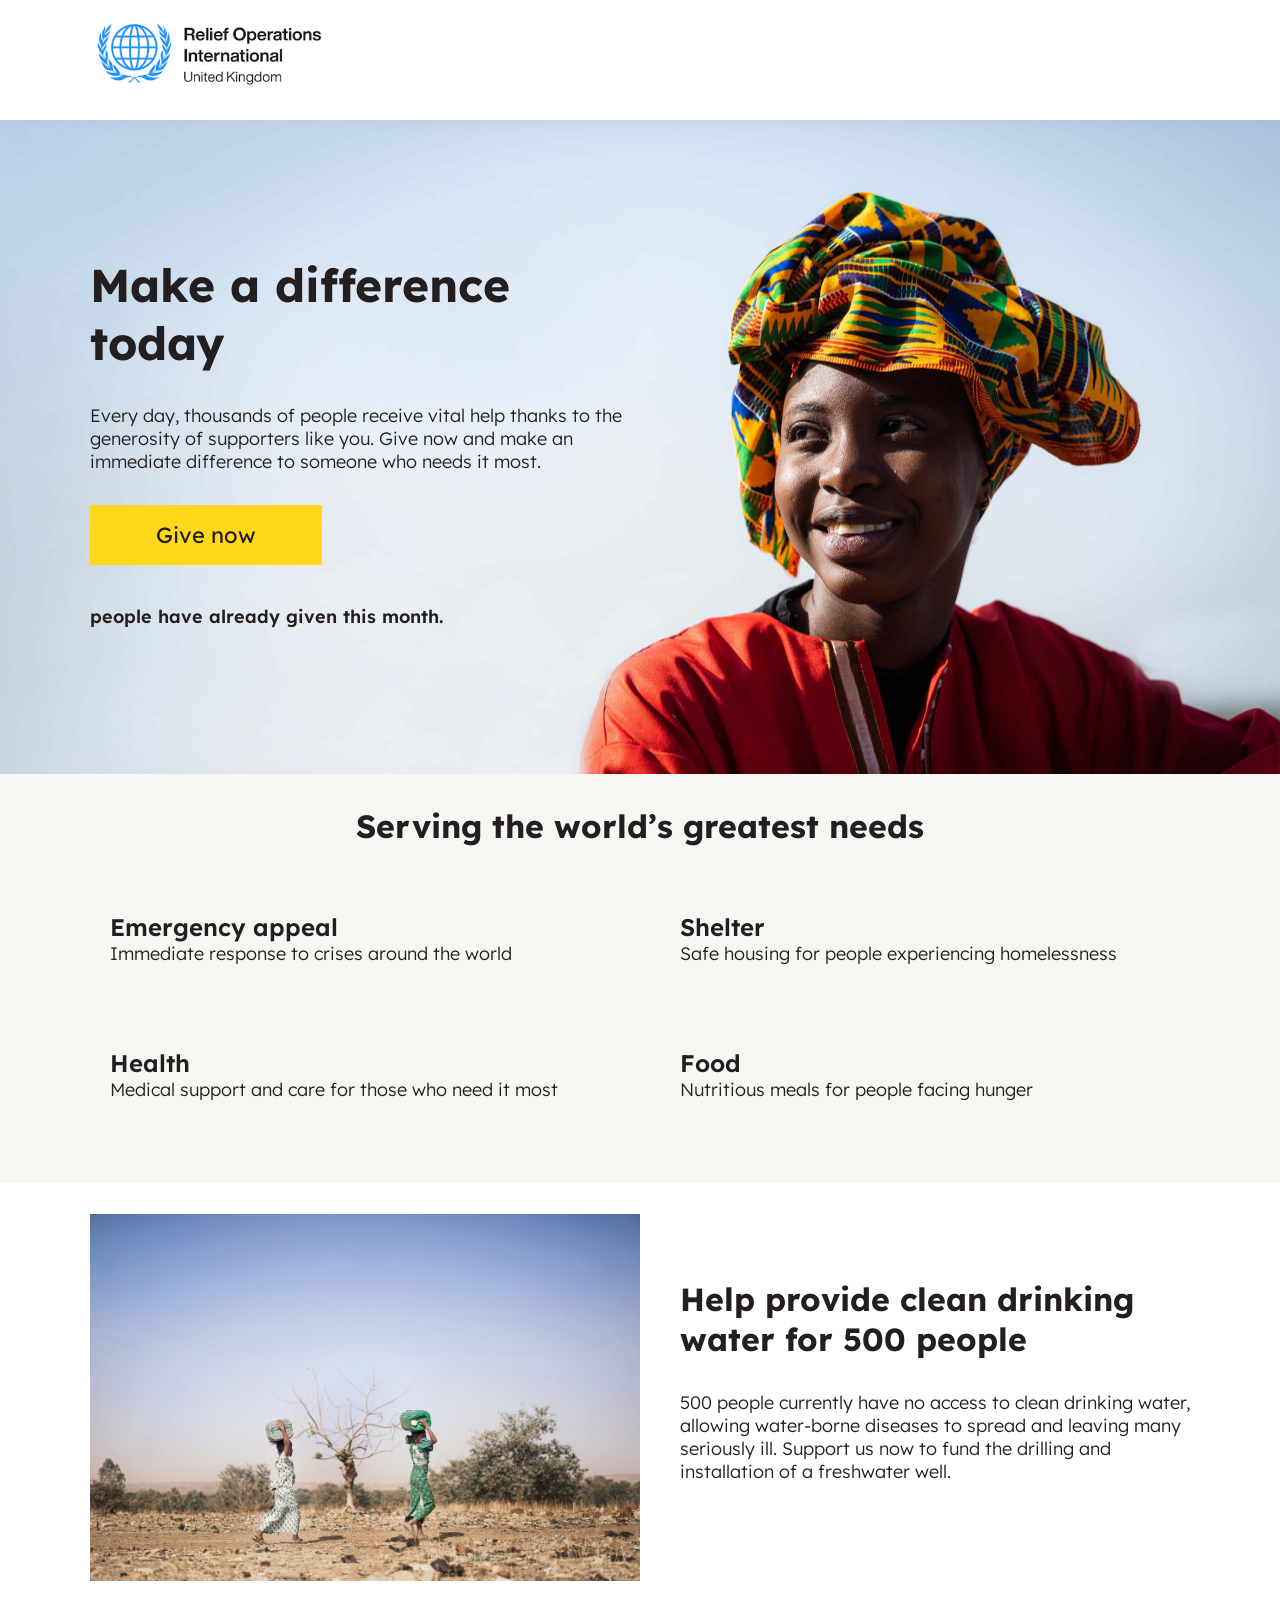
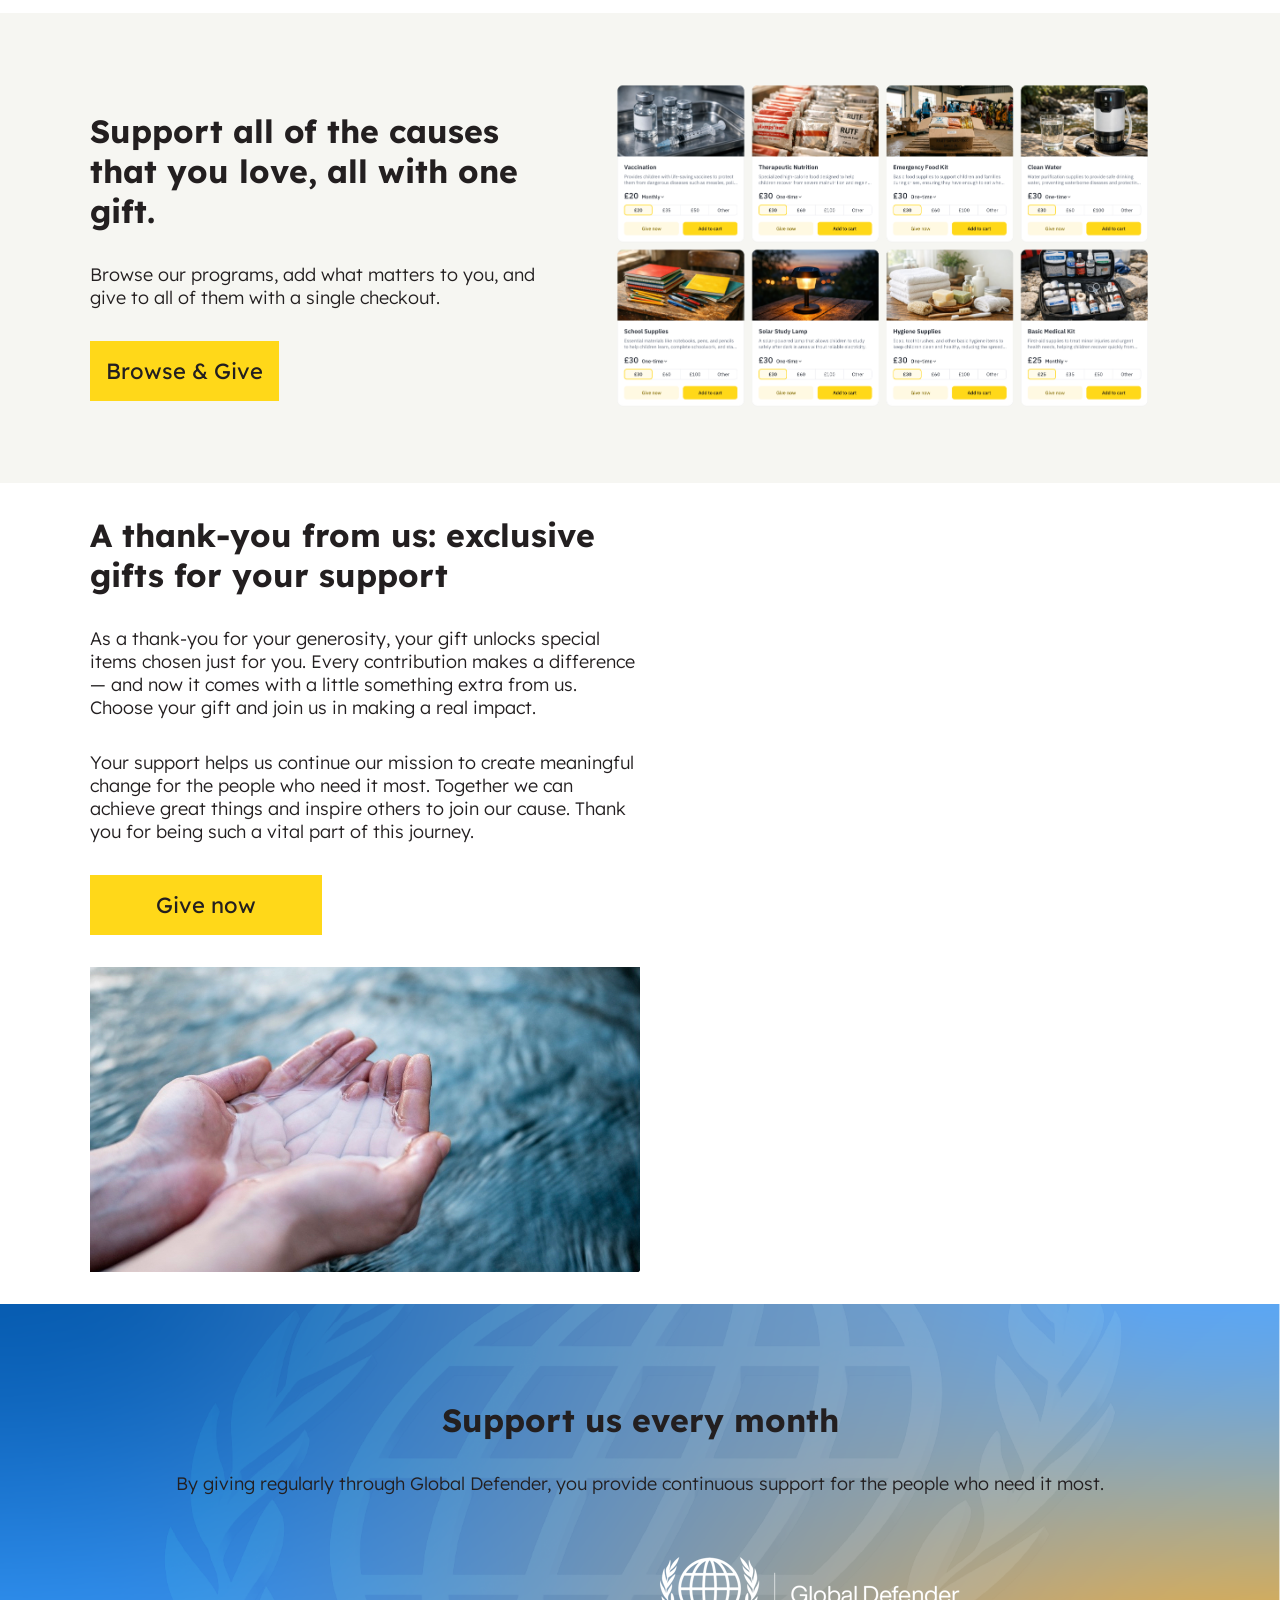
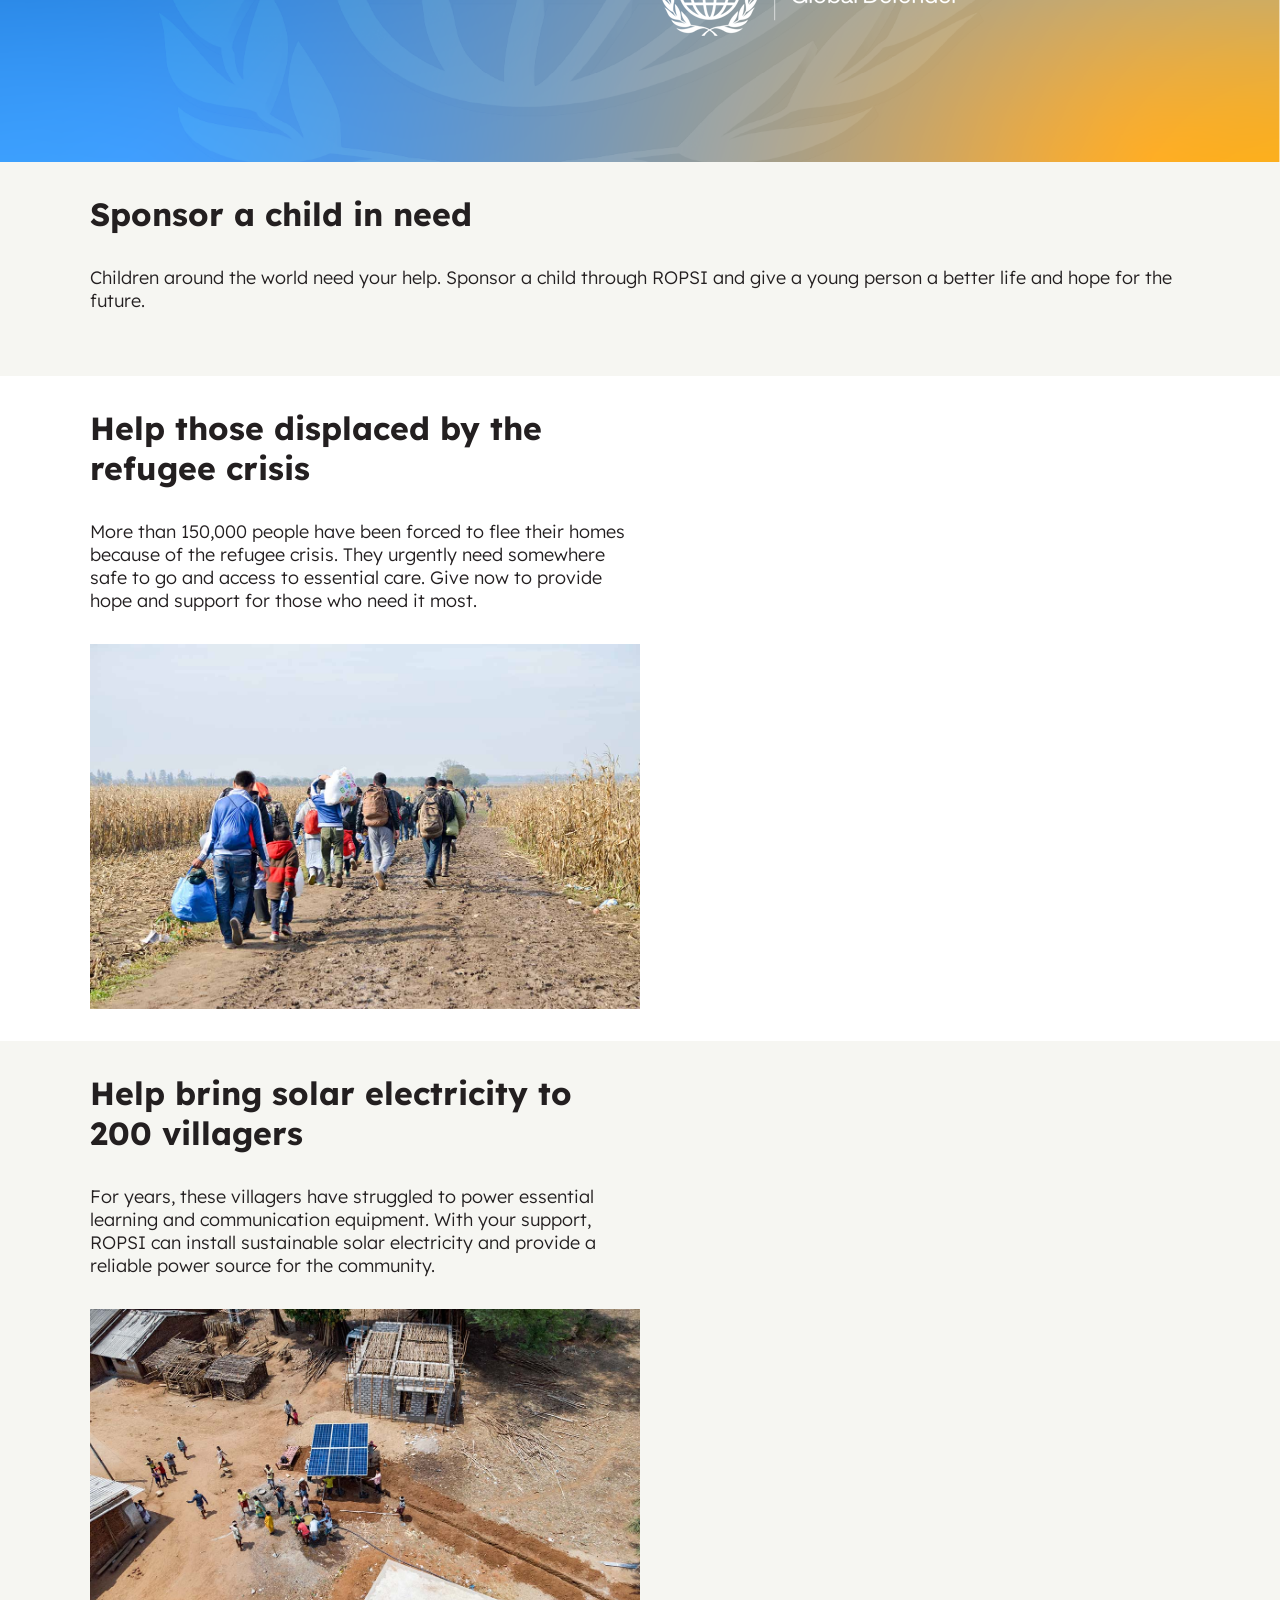
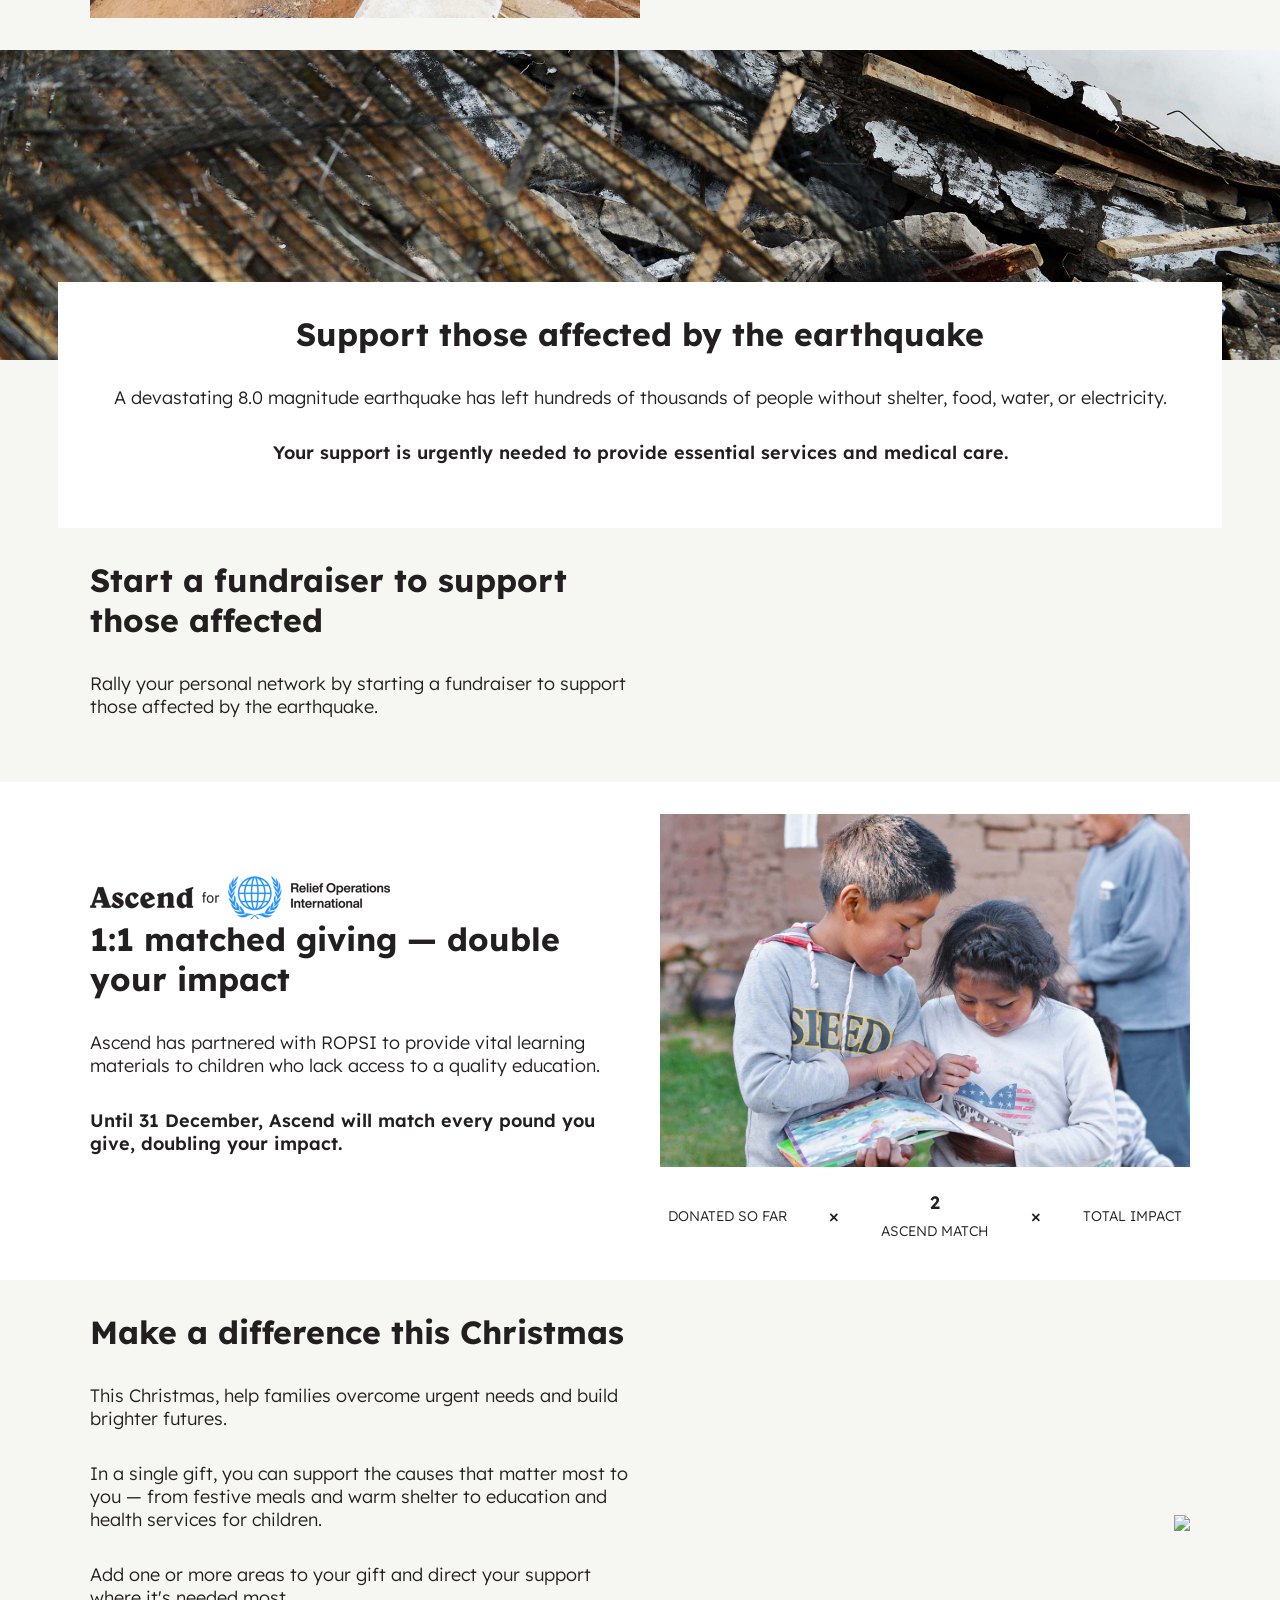
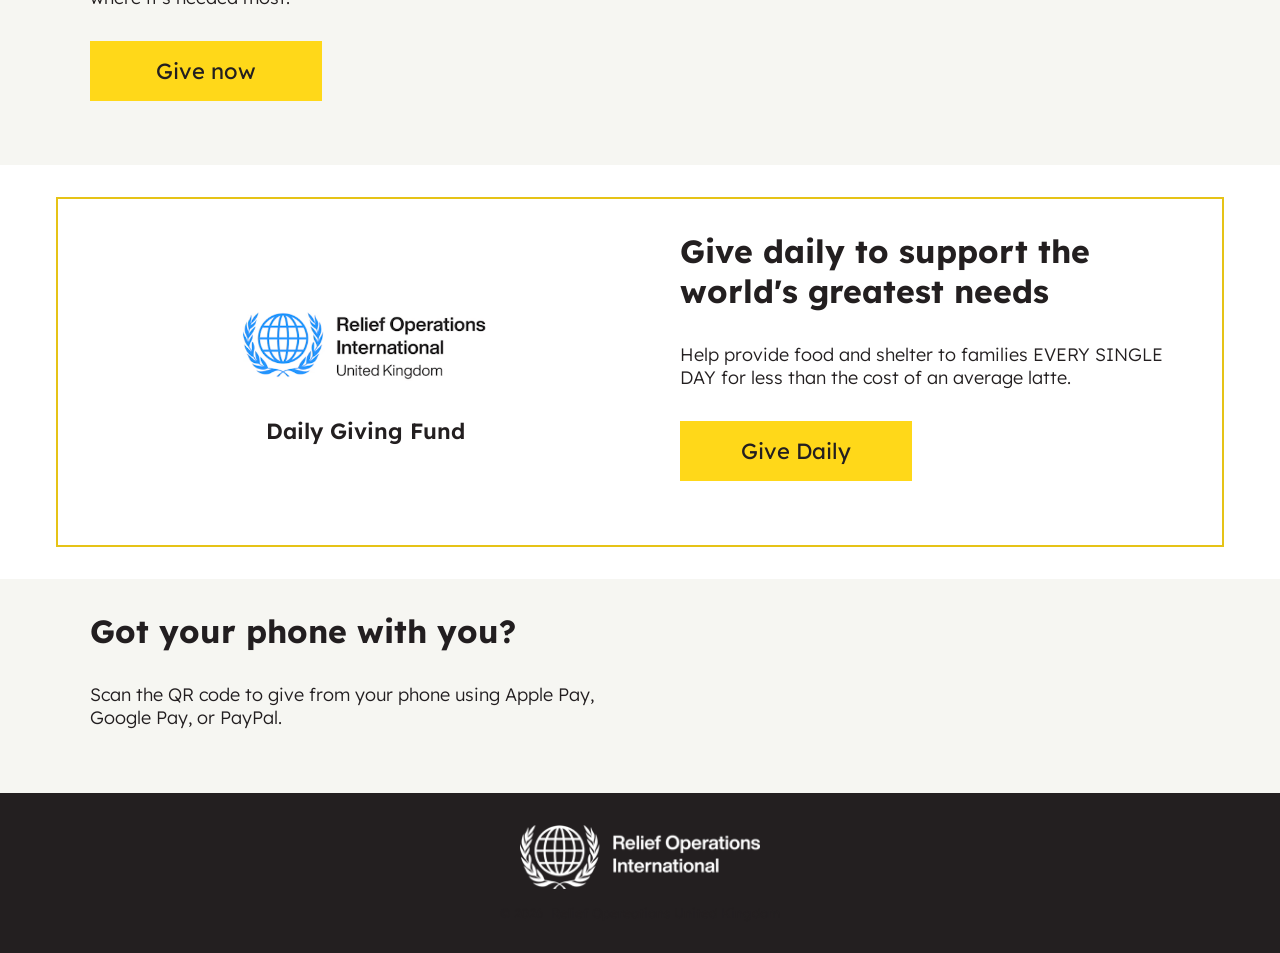
==== commit 8a9c40f9: "Updated new gift cart page" ====
--- a/index.html
+++ b/index.html
@@ -68,7 +68,7 @@
                 </div>
             </div>
         </section>
-        <section id="programs">
+        <section id="programs" class="gray-section">
             <div class="container">
                 <center>
                     <h1>Serving the world’s greatest needs</h1>
@@ -105,7 +105,7 @@
                 </div>
             </div>
         </section>
-        <section id="featured-program" class="gray-section">
+        <section id="featured-program">
             <div class="container">
                 <div class="two-columns">
                     <div class="column">
@@ -121,6 +121,25 @@
                 </div>
             </div>
         </section>
+        <section id="gift-cart" class="gray-section">
+            <div class="container">
+                <div class="two-columns">
+                    <div class="column">
+                        <h1>Support all of the causes that you love, all with one gift.</h1>
+                        <p>Browse our programs, add what matters to you, and give to all of them with a single checkout.</p>
+                        <div style="text-align: center; margin-top: 1rem;">
+                            <a href="giftcart.html" class="button">Browse &amp; Give</a>
+                        </div>
+                    </div>
+                    <div class="column" style="align-items: center; padding: 2rem;">
+                        <a href="giftcart.html">
+                            <img src="assets/img/gift_cart_image.png" alt="Gift Cart" style="max-width: 100%; padding: 0.25rem; box-sizing: border-box; border-radius: 12px;">
+                        </a>
+                    </div>
+                </div>
+            </div>
+        </section>
+
         <section id="premiums">
             <div class="container">
                 <div class="two-columns">
@@ -144,7 +163,7 @@
                 </div>
             </div>
         </section>
-        <section id="recurring" class="gray-section">
+        <section id="recurring">
             <div class="container">
                 <center>
                     <h1>Support us every month</h1>
@@ -162,7 +181,7 @@
             </div>
             </div>
         </section>
-        <section id="child-sponsorship">
+        <section id="child-sponsorship" class="gray-section">
             <div class="container">
                 <h1>Sponsor a child in need</h1>
                 <p>Children around the world need your help. Sponsor a child through ROPSI
@@ -180,7 +199,7 @@
                 </div>
             </div>
         </section>
-        <section id="displaced" class="gray-section">
+        <section id="displaced">
             <div class="container">
                 <div class="two-columns">
                     <div class="column">
@@ -199,7 +218,7 @@
 
             </div>
         </section>
-        <section id="illuminate">
+        <section id="illuminate" class="gray-section">
             <div class="container">
                 <div class="two-columns">
                     <div class="column">
@@ -216,7 +235,7 @@
                 </div>
             </div>
         </section>
-        <section id="earthquake" class="gray-section">
+        <section id="earthquake">
             <div class="container">
                 <center>
                     <h1>Support those affected by the earthquake</h1>
@@ -229,7 +248,7 @@
                 </center>
             </div>
         </section>
-        <section id="fundraiser">
+        <section id="fundraiser" class="gray-section">
             <div class="container">
                 <div class="two-columns">
                     <div class="column">
@@ -246,7 +265,7 @@
                 </div>
             </div>
         </section>
-        <section id="match" class="gray-section">
+        <section id="match">
             <div class="container">
                 <div class="two-columns">
                     <div class="column full">
@@ -273,7 +292,7 @@
                 </div>
             </div>
         </section>
-        <section id="multi-designation">
+        <section id="multi-designation" class="gray-section">
             <div class="container">
                 <div class="two-columns">
                     <div class="column">
@@ -294,13 +313,8 @@
                 </div>
             </div>
         </section>
-        <section id="giving-cart" class="gray-section">
-            <h1 style="text-align:center;">Essential Support for Every Child </h1>
-            
-            <p style="text-align:center; margin-top:0px;">Provide what children need most: health protection, nutrition, education tools, and emergency relief. Every gift delivers essentials that transform lives and create opportunities for vulnerable children.</p>
-            <a href="#FUNPGVYPGRZ" style="display: none"></a>
-        </section>
-        <section id="crypto" class="gray-section">
+        
+        <section id="crypto">
             <div class="container">
                 <div class="two-columns">
                     <div class="column crypto">
@@ -316,7 +330,7 @@
                 </div>
             </div>
         </section>
-        <section id="qr">
+        <section id="qr" class="gray-section">
             <div class="container">
                 <div class="two-columns">
                     <div class="column">
